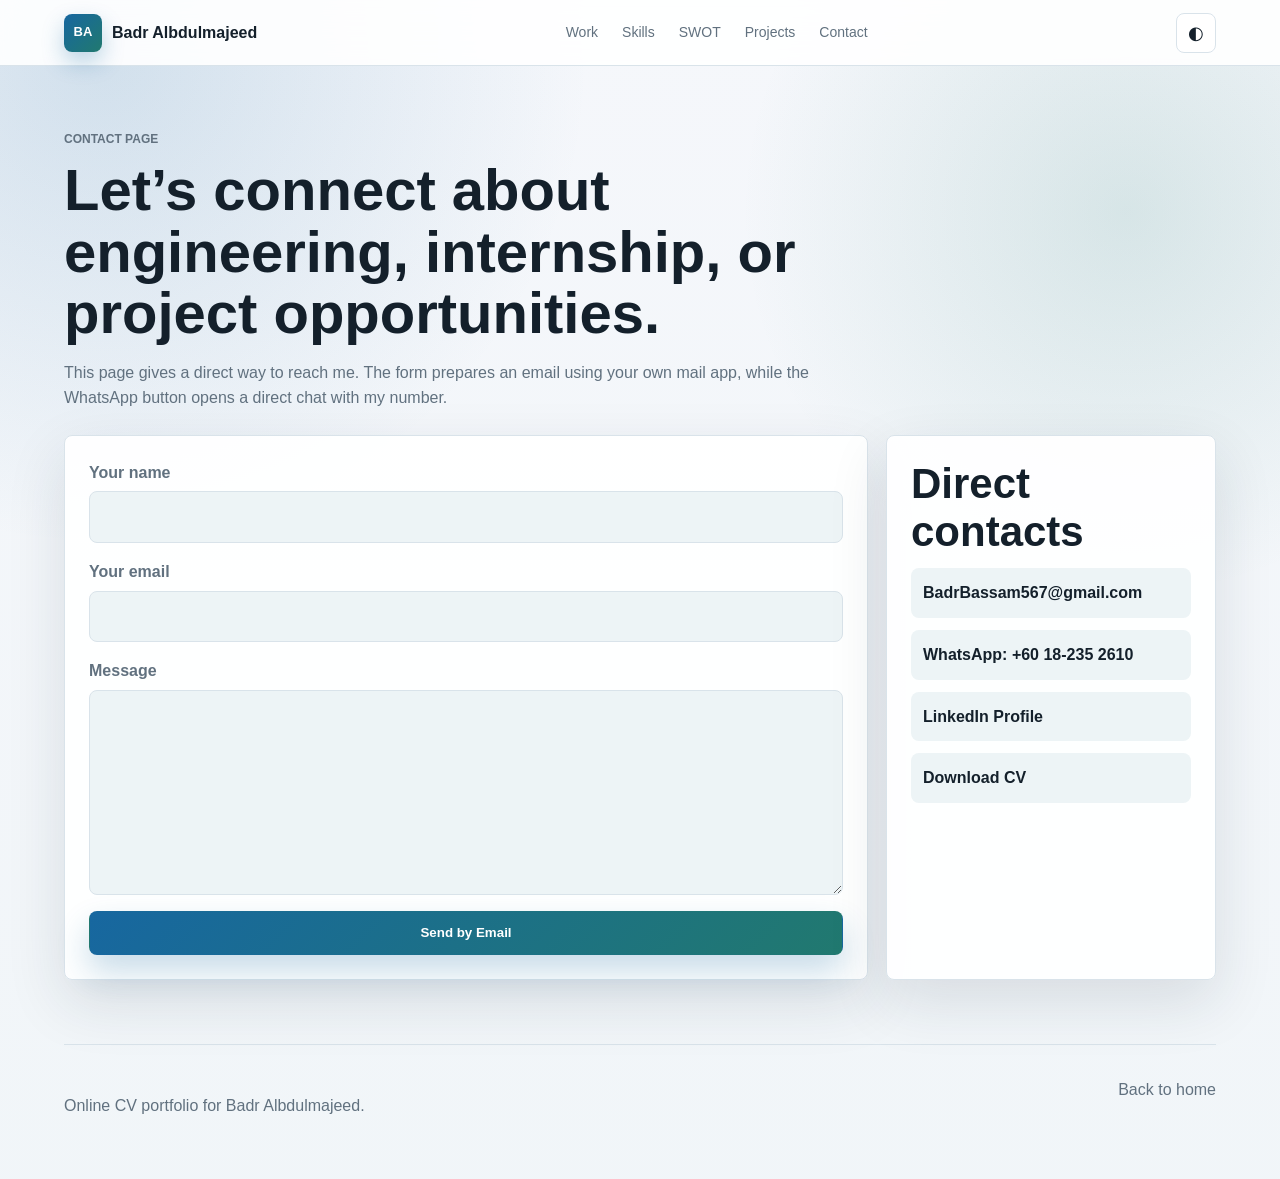
==== contact.html @ 15f9c61e "Add dedicated contact page" ====
<!doctype html>
<html lang="en">
  <head>
    <meta charset="utf-8" />
    <meta name="viewport" content="width=device-width, initial-scale=1" />
    <meta name="description" content="Contact Badr Albdulmajeed by email, WhatsApp, or LinkedIn." />
    <title>Contact Badr Albdulmajeed</title>
    <link rel="stylesheet" href="styles.css" />
  </head>
  <body>
    <header class="topbar" aria-label="Primary navigation">
      <a class="brand" href="index.html#home" aria-label="Badr Albdulmajeed home">
        <span class="brand-mark">BA</span>
        <span>Badr Albdulmajeed</span>
      </a>
      <nav class="nav-links" aria-label="Page sections">
        <a href="index.html#work">Work</a>
        <a href="index.html#skills">Skills</a>
        <a href="index.html#swot">SWOT</a>
        <a href="index.html#projects">Projects</a>
        <a href="contact.html">Contact</a>
      </nav>
      <button class="icon-button" id="themeToggle" type="button" aria-label="Toggle dark mode" title="Toggle dark mode">
        <span aria-hidden="true">◐</span>
      </button>
    </header>

    <main>
      <section class="contact-page">
        <div class="section-heading reveal">
          <p class="eyebrow">Contact Page</p>
          <h1>Let’s connect about engineering, internship, or project opportunities.</h1>
          <p>
            This page gives a direct way to reach me. The form prepares an email using your own mail app, while the
            WhatsApp button opens a direct chat with my number.
          </p>
        </div>
        <div class="contact-layout">
          <form class="contact-form reveal" id="contactForm">
            <label>
              Your name
              <input id="senderName" name="name" type="text" autocomplete="name" required />
            </label>
            <label>
              Your email
              <input id="senderEmail" name="email" type="email" autocomplete="email" required />
            </label>
            <label>
              Message
              <textarea id="senderMessage" name="message" rows="7" required></textarea>
            </label>
            <button class="button primary" type="submit">Send by Email</button>
          </form>
          <aside class="contact-card reveal">
            <h2>Direct contacts</h2>
            <a href="mailto:BadrBassam567@gmail.com">BadrBassam567@gmail.com</a>
            <a href="https://wa.me/60182352610" target="_blank" rel="noreferrer">WhatsApp: +60 18-235 2610</a>
            <a href="https://www.linkedin.com/in/badr-albdulmajeed-b45437155/" target="_blank" rel="noreferrer">
              LinkedIn Profile
            </a>
            <a href="assets/Badr_Online_CV.docx" download>Download CV</a>
          </aside>
        </div>
      </section>
    </main>

    <footer class="footer">
      <p>Online CV portfolio for Badr Albdulmajeed.</p>
      <a href="index.html#home">Back to home</a>
    </footer>

    <script src="script.js"></script>
  </body>
</html>
---- styles.css ----
:root {
  --bg: #f5f7fb;
  --surface: #ffffff;
  --surface-strong: #edf4f6;
  --text: #14202b;
  --muted: #61717f;
  --line: #d9e3ea;
  --blue: #1767a0;
  --teal: #21796f;
  --gold: #9b6d13;
  --red: #9b4545;
  --shadow: 0 22px 60px rgba(25, 43, 59, 0.12);
  --radius: 8px;
}

[data-theme="dark"] {
  --bg: #11171d;
  --surface: #1a232b;
  --surface-strong: #22313a;
  --text: #edf4f7;
  --muted: #b8c7d0;
  --line: #344551;
  --blue: #75bdec;
  --teal: #82d5ca;
  --gold: #e8bf62;
  --red: #df9696;
  --shadow: 0 22px 60px rgba(0, 0, 0, 0.28);
}

* {
  box-sizing: border-box;
}

html {
  scroll-behavior: smooth;
}

body {
  margin: 0;
  background:
    radial-gradient(circle at 8% 5%, color-mix(in srgb, var(--blue) 16%, transparent), transparent 30%),
    radial-gradient(circle at 88% 18%, color-mix(in srgb, var(--teal) 14%, transparent), transparent 26%),
    linear-gradient(180deg, var(--bg), color-mix(in srgb, var(--surface-strong) 50%, var(--bg)));
  color: var(--text);
  font-family: Arial, Helvetica, sans-serif;
  font-size: 16px;
  line-height: 1.6;
}

a {
  color: inherit;
  text-decoration: none;
}

img {
  max-width: 100%;
}

.topbar {
  position: sticky;
  top: 0;
  z-index: 20;
  display: grid;
  grid-template-columns: auto 1fr auto;
  gap: 24px;
  align-items: center;
  min-height: 66px;
  padding: 0 5vw;
  background: color-mix(in srgb, var(--surface) 90%, transparent);
  border-bottom: 1px solid var(--line);
  backdrop-filter: blur(16px);
}

.brand {
  display: inline-flex;
  align-items: center;
  gap: 10px;
  font-weight: 700;
}

.brand-mark {
  display: inline-grid;
  place-items: center;
  width: 38px;
  height: 38px;
  color: #ffffff;
  background: linear-gradient(135deg, var(--blue), var(--teal));
  border-radius: 8px;
  font-size: 13px;
  box-shadow: 0 10px 22px color-mix(in srgb, var(--blue) 28%, transparent);
}

.nav-links {
  display: flex;
  justify-content: center;
  gap: 24px;
  color: var(--muted);
  font-size: 14px;
}

.nav-links a,
.contact-card a,
.footer a {
  transition: color 180ms ease, transform 180ms ease;
}

.nav-links a:hover,
.contact-card a:hover,
.footer a:hover {
  color: var(--blue);
}

.icon-button {
  width: 40px;
  height: 40px;
  border: 1px solid var(--line);
  border-radius: 8px;
  color: var(--text);
  background: var(--surface);
  cursor: pointer;
  font-size: 18px;
  transition: transform 180ms ease, border-color 180ms ease;
}

.icon-button:hover {
  transform: translateY(-2px);
  border-color: var(--blue);
}

main {
  width: min(1160px, 90vw);
  margin: 0 auto;
}

.hero-section {
  display: grid;
  grid-template-columns: minmax(0, 1.1fr) 390px;
  gap: 40px;
  align-items: center;
  min-height: calc(100vh - 66px);
  padding: 48px 0 56px;
}

.hero-copy h1 {
  max-width: 820px;
  margin: 0;
  font-size: clamp(38px, 6vw, 68px);
  line-height: 1.02;
}

.hero-copy p {
  max-width: 760px;
  font-size: 18px;
}

.eyebrow {
  margin: 0 0 10px;
  color: var(--teal);
  font-size: 12px;
  font-weight: 800;
  letter-spacing: 0;
  text-transform: uppercase;
}

h1,
h2,
h3,
p,
a,
button,
input,
textarea {
  overflow-wrap: anywhere;
}

h2 {
  margin: 0;
  font-size: clamp(28px, 4vw, 42px);
  line-height: 1.15;
}

h3 {
  margin: 0 0 8px;
  font-size: 19px;
  line-height: 1.3;
}

.hero-actions,
.filter-row {
  display: flex;
  flex-wrap: wrap;
  gap: 12px;
  margin-top: 22px;
}

.button {
  display: inline-flex;
  align-items: center;
  justify-content: center;
  min-height: 44px;
  padding: 0 18px;
  border: 1px solid var(--line);
  border-radius: 8px;
  font-weight: 800;
  cursor: pointer;
  transition: transform 180ms ease, box-shadow 180ms ease, border-color 180ms ease;
}

.button:hover,
.filter-chip:hover {
  transform: translateY(-2px);
}

.button.primary {
  color: #ffffff;
  background: linear-gradient(135deg, var(--blue), var(--teal));
  border-color: transparent;
  box-shadow: 0 16px 32px color-mix(in srgb, var(--blue) 24%, transparent);
}

.button.secondary {
  color: #ffffff;
  background: var(--text);
  border-color: var(--text);
}

.button.ghost {
  color: var(--blue);
  background: var(--surface);
}

.hero-visual {
  position: relative;
  min-height: 560px;
  padding: 18px;
}

.orbit-ring {
  position: absolute;
  inset: 20px;
  border: 1px solid color-mix(in srgb, var(--blue) 30%, transparent);
  border-radius: 50%;
  animation: rotateRing 12s linear infinite;
}

.profile-photo {
  position: relative;
  z-index: 2;
  display: block;
  width: min(320px, 78vw);
  height: 420px;
  margin: 52px auto 0;
  object-fit: cover;
  object-position: center 18%;
  border: 1px solid var(--line);
  border-radius: 8px;
  box-shadow: var(--shadow);
}

.floating-card {
  position: absolute;
  z-index: 3;
  width: 210px;
  padding: 14px;
  background: color-mix(in srgb, var(--surface) 94%, transparent);
  border: 1px solid var(--line);
  border-radius: 8px;
  box-shadow: var(--shadow);
  animation: floatCard 4s ease-in-out infinite;
}

.floating-card span {
  display: block;
  color: var(--muted);
  font-size: 12px;
  font-weight: 800;
}

.floating-card strong {
  display: block;
  margin-top: 3px;
  line-height: 1.3;
}

.card-ai {
  top: 64px;
  left: 0;
}

.card-power {
  right: 0;
  bottom: 122px;
  animation-delay: 700ms;
}

.status-strip {
  position: absolute;
  right: 28px;
  bottom: 28px;
  left: 28px;
  z-index: 3;
  display: grid;
  grid-template-columns: repeat(3, minmax(0, 1fr));
  gap: 8px;
  padding: 10px;
  background: var(--surface);
  border: 1px solid var(--line);
  border-radius: 8px;
  box-shadow: var(--shadow);
}

.status-strip span {
  padding: 8px;
  color: var(--muted);
  background: var(--surface-strong);
  border-radius: 8px;
  text-align: center;
  font-size: 12px;
  font-weight: 800;
}

.metrics-band {
  display: grid;
  grid-template-columns: repeat(3, minmax(0, 1fr));
  gap: 14px;
  margin-bottom: 32px;
}

.metrics-band article,
.skill-card,
.timeline-card,
.project-card,
.swot-card,
.education-list article,
.contact-form,
.contact-card {
  background: color-mix(in srgb, var(--surface) 96%, transparent);
  border: 1px solid var(--line);
  border-radius: var(--radius);
  box-shadow: var(--shadow);
}

.metrics-band article {
  padding: 20px;
  transition: transform 220ms ease, border-color 220ms ease;
}

.metrics-band article:hover,
.skill-card:hover,
.project-card:hover,
.swot-card:hover {
  transform: translateY(-6px);
  border-color: color-mix(in srgb, var(--blue) 50%, var(--line));
}

.metrics-band span {
  color: var(--gold);
  font-weight: 800;
}

.metrics-band h2 {
  margin-top: 6px;
  font-size: 22px;
}

.metrics-band p,
.section-heading p,
.skill-card p,
.project-card p,
.timeline-card p,
.education-list p,
.education-list span,
.contact-section p,
.footer {
  color: var(--muted);
}

.section {
  padding: 54px 0;
  border-top: 1px solid var(--line);
}

.section-heading {
  max-width: 760px;
  margin-bottom: 24px;
}

.split-section {
  display: grid;
  grid-template-columns: 310px minmax(0, 1fr);
  gap: 30px;
  align-items: start;
}

.sticky-heading {
  position: sticky;
  top: 92px;
}

.work-panel {
  display: grid;
  gap: 16px;
}

.work-image-stack {
  display: grid;
  grid-template-columns: 1fr 1fr;
  gap: 12px;
}

.work-image-stack img,
.visual-card img {
  width: 100%;
  object-fit: cover;
  border-radius: 8px;
  border: 1px solid var(--line);
}

.work-image-stack img {
  aspect-ratio: 16 / 9;
}

.timeline-card {
  display: grid;
  grid-template-columns: 170px minmax(0, 1fr);
  gap: 22px;
  padding: 24px;
}

.timeline-date {
  color: var(--gold);
  font-weight: 800;
}

.timeline-card ul {
  margin: 14px 0 0;
  padding-left: 20px;
}

.skill-groups,
.project-grid,
.swot-grid,
.education-list {
  display: grid;
  grid-template-columns: repeat(2, minmax(0, 1fr));
  gap: 16px;
}

.skill-card,
.project-card,
.swot-card,
.education-list article {
  padding: 22px;
  transition: transform 220ms ease, border-color 220ms ease;
}

.skill-card:nth-child(2n + 1) {
  border-top: 3px solid var(--blue);
}

.skill-card:nth-child(2n) {
  border-top: 3px solid var(--teal);
}

.swot-section {
  position: relative;
}

.swot-card {
  position: relative;
  min-height: 235px;
  overflow: hidden;
}

.swot-card span {
  position: absolute;
  right: 14px;
  bottom: -26px;
  color: color-mix(in srgb, var(--blue) 14%, transparent);
  font-size: 118px;
  font-weight: 800;
  line-height: 1;
}

.swot-card h3,
.swot-card p {
  position: relative;
  z-index: 1;
}

.strength {
  border-top: 3px solid var(--teal);
}

.weakness {
  border-top: 3px solid var(--red);
}

.opportunity {
  border-top: 3px solid var(--gold);
}

.threat {
  border-top: 3px solid var(--blue);
}

.filter-chip {
  min-height: 38px;
  padding: 0 14px;
  border: 1px solid var(--line);
  border-radius: 8px;
  color: var(--text);
  background: var(--surface);
  cursor: pointer;
  font-weight: 800;
  transition: transform 180ms ease, background 180ms ease, border-color 180ms ease;
}

.filter-chip.active {
  color: #ffffff;
  background: var(--teal);
  border-color: var(--teal);
}

.project-card {
  display: flex;
  flex-direction: column;
  gap: 12px;
}

.visual-card {
  padding: 12px;
}

.visual-card img {
  aspect-ratio: 16 / 10;
}

.project-card[hidden] {
  display: none;
}

.tag {
  display: inline-flex;
  align-self: flex-start;
  padding: 4px 8px;
  color: var(--red);
  background: color-mix(in srgb, var(--red) 12%, transparent);
  border-radius: 8px;
  font-size: 12px;
  font-weight: 800;
}

.contact-layout {
  display: grid;
  grid-template-columns: minmax(0, 1.2fr) 330px;
  gap: 18px;
}

.contact-page {
  min-height: calc(100vh - 66px);
  padding: 64px 0;
}

.contact-page h1 {
  margin: 0;
  font-size: clamp(36px, 5vw, 58px);
  line-height: 1.06;
}

.contact-form,
.contact-card {
  padding: 24px;
}

.contact-form {
  display: grid;
  gap: 16px;
}

.contact-form label {
  display: grid;
  gap: 6px;
  color: var(--muted);
  font-weight: 800;
}

.contact-form input,
.contact-form textarea {
  width: 100%;
  border: 1px solid var(--line);
  border-radius: 8px;
  padding: 12px 13px;
  color: var(--text);
  background: var(--surface-strong);
  font: inherit;
  outline: none;
  transition: border-color 180ms ease, box-shadow 180ms ease;
}

.contact-form input:focus,
.contact-form textarea:focus {
  border-color: var(--blue);
  box-shadow: 0 0 0 4px color-mix(in srgb, var(--blue) 14%, transparent);
}

.contact-card {
  display: grid;
  align-content: start;
  gap: 12px;
}

.contact-card a {
  padding: 12px;
  background: var(--surface-strong);
  border-radius: 8px;
  font-weight: 800;
}

.footer {
  display: flex;
  justify-content: space-between;
  gap: 20px;
  width: min(1160px, 90vw);
  margin: 0 auto;
  padding: 32px 0 44px;
  border-top: 1px solid var(--line);
}

.reveal {
  opacity: 0;
  transform: translateY(28px);
  transition: opacity 700ms ease, transform 700ms ease;
}

.reveal.visible {
  opacity: 1;
  transform: translateY(0);
}

@keyframes floatCard {
  0%,
  100% {
    transform: translateY(0);
  }
  50% {
    transform: translateY(-12px);
  }
}

@keyframes rotateRing {
  from {
    transform: rotate(0deg);
  }
  to {
    transform: rotate(360deg);
  }
}

@media (prefers-reduced-motion: reduce) {
  *,
  *::before,
  *::after {
    scroll-behavior: auto !important;
    animation-duration: 1ms !important;
    transition-duration: 1ms !important;
  }

  .reveal {
    opacity: 1;
    transform: none;
  }
}

@media (max-width: 920px) {
  .topbar {
    grid-template-columns: 1fr auto;
  }

  .nav-links {
    display: none;
  }

  .hero-section,
  .split-section,
  .timeline-card,
  .contact-layout {
    grid-template-columns: 1fr;
  }

  .hero-section {
    min-height: auto;
  }

  .hero-visual {
    min-height: 520px;
  }

  .sticky-heading {
    position: static;
  }

  .metrics-band,
  .skill-groups,
  .project-grid,
  .swot-grid,
  .education-list {
    grid-template-columns: 1fr;
  }
}

@media (max-width: 560px) {
  main,
  .footer {
    width: min(100% - 28px, 1160px);
  }

  .hero-copy h1 {
    font-size: 36px;
  }

  .hero-visual {
    min-height: 470px;
    padding: 0;
  }

  .profile-photo {
    width: min(280px, 82vw);
    height: 360px;
  }

  .floating-card {
    width: 178px;
  }

  .card-ai {
    top: 30px;
    left: 0;
  }

  .card-power {
    right: 0;
    bottom: 102px;
  }

  .status-strip {
    grid-template-columns: 1fr;
  }

  .work-image-stack {
    grid-template-columns: 1fr;
  }

  .footer {
    flex-direction: column;
  }
}
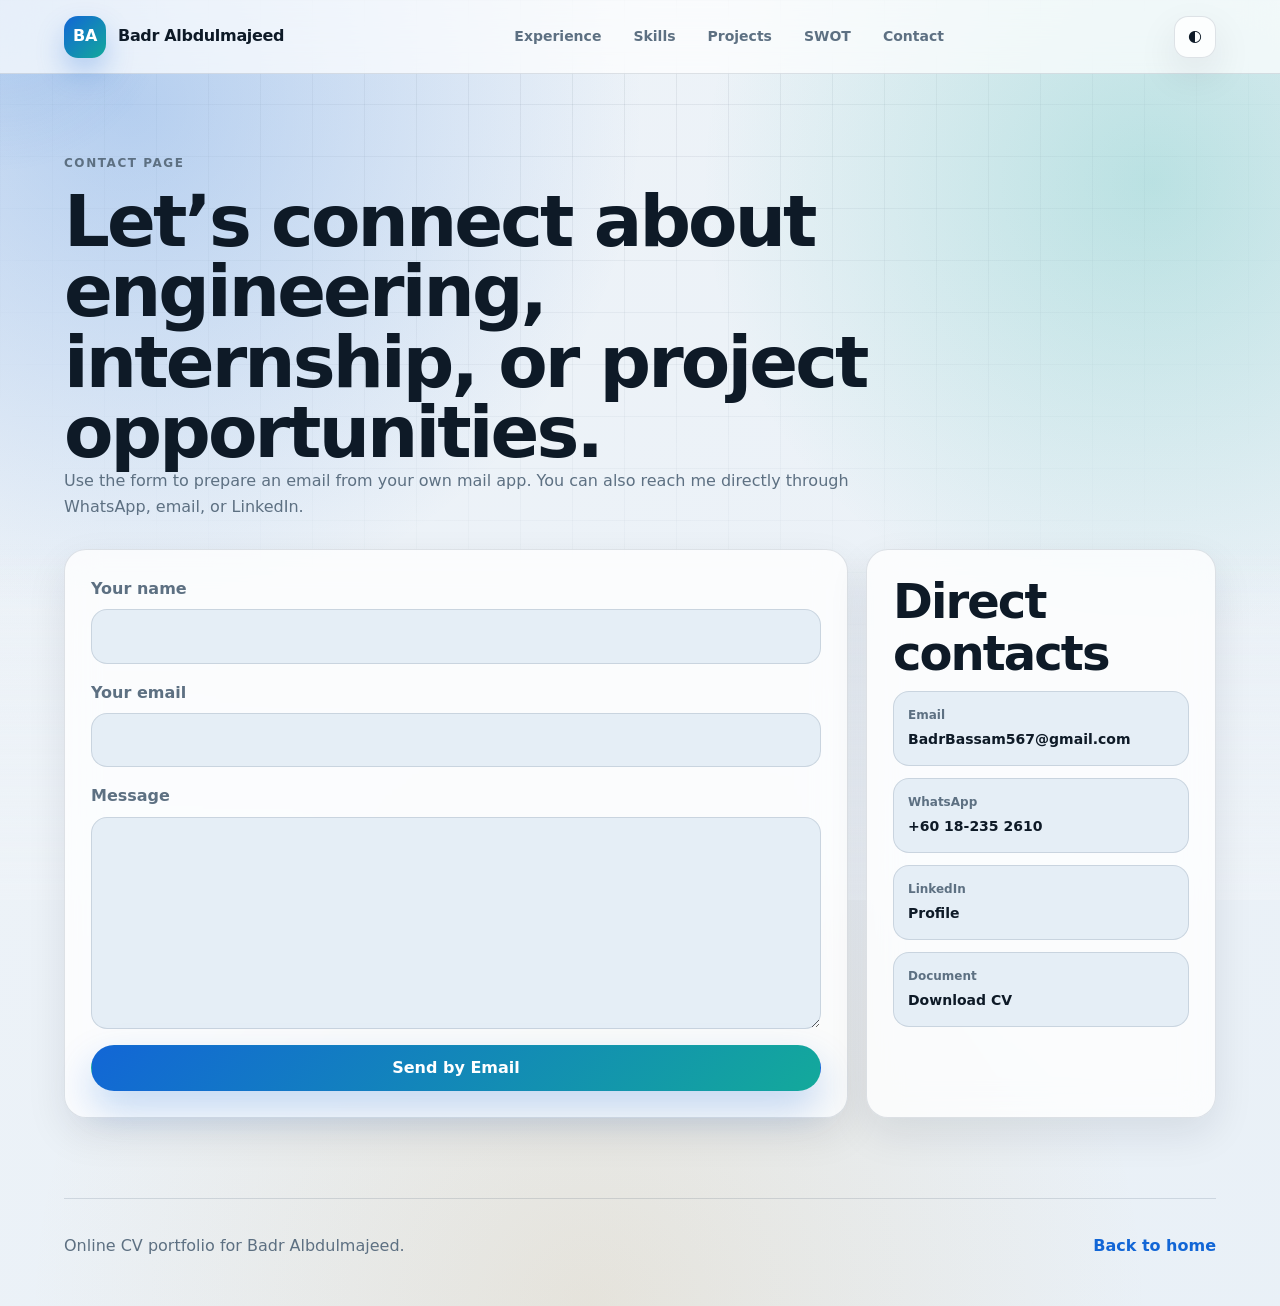
==== commit 29756b84: "Apply pro animated portfolio update" ====
--- a/contact.html
+++ b/contact.html
@@ -8,34 +8,43 @@
     <link rel="stylesheet" href="styles.css" />
   </head>
   <body>
+    <div class="scroll-progress" id="scrollProgress" aria-hidden="true"></div>
+    <div class="cursor-glow" id="cursorGlow" aria-hidden="true"></div>
+
     <header class="topbar" aria-label="Primary navigation">
       <a class="brand" href="index.html#home" aria-label="Badr Albdulmajeed home">
         <span class="brand-mark">BA</span>
-        <span>Badr Albdulmajeed</span>
+        <span class="brand-text">Badr Albdulmajeed</span>
       </a>
-      <nav class="nav-links" aria-label="Page sections">
-        <a href="index.html#work">Work</a>
+      <nav class="nav-links" id="siteNav" aria-label="Page sections">
+        <a href="index.html#work">Experience</a>
         <a href="index.html#skills">Skills</a>
+        <a href="index.html#projects">Projects</a>
         <a href="index.html#swot">SWOT</a>
-        <a href="index.html#projects">Projects</a>
         <a href="contact.html">Contact</a>
       </nav>
-      <button class="icon-button" id="themeToggle" type="button" aria-label="Toggle dark mode" title="Toggle dark mode">
-        <span aria-hidden="true">◐</span>
-      </button>
+      <div class="top-actions">
+        <button class="icon-button" id="themeToggle" type="button" aria-label="Toggle theme" title="Toggle theme">
+          <span aria-hidden="true">◐</span>
+        </button>
+        <button class="menu-button" id="menuToggle" type="button" aria-controls="siteNav" aria-expanded="false">
+          <span></span><span></span><span></span>
+        </button>
+      </div>
     </header>
 
     <main>
-      <section class="contact-page">
-        <div class="section-heading reveal">
+      <section class="contact-hero section-shell">
+        <div class="contact-intro reveal">
           <p class="eyebrow">Contact Page</p>
           <h1>Let’s connect about engineering, internship, or project opportunities.</h1>
           <p>
-            This page gives a direct way to reach me. The form prepares an email using your own mail app, while the
-            WhatsApp button opens a direct chat with my number.
+            Use the form to prepare an email from your own mail app. You can also reach me directly through WhatsApp,
+            email, or LinkedIn.
           </p>
         </div>
-        <div class="contact-layout">
+
+        <div class="contact-layout contact-page-layout">
           <form class="contact-form reveal" id="contactForm">
             <label>
               Your name
@@ -51,14 +60,25 @@
             </label>
             <button class="button primary" type="submit">Send by Email</button>
           </form>
-          <aside class="contact-card reveal">
+
+          <aside class="contact-card reveal tilt-card">
             <h2>Direct contacts</h2>
-            <a href="mailto:BadrBassam567@gmail.com">BadrBassam567@gmail.com</a>
-            <a href="https://wa.me/60182352610" target="_blank" rel="noreferrer">WhatsApp: +60 18-235 2610</a>
+            <button class="copy-card" id="copyEmail" type="button" data-copy="BadrBassam567@gmail.com">
+              <span>Email</span>
+              <strong>BadrBassam567@gmail.com</strong>
+            </button>
+            <a href="https://wa.me/60182352610" target="_blank" rel="noreferrer">
+              <span>WhatsApp</span>
+              <strong>+60 18-235 2610</strong>
+            </a>
             <a href="https://www.linkedin.com/in/badr-albdulmajeed-b45437155/" target="_blank" rel="noreferrer">
-              LinkedIn Profile
+              <span>LinkedIn</span>
+              <strong>Profile</strong>
             </a>
-            <a href="assets/Badr_Online_CV.docx" download>Download CV</a>
+            <a href="assets/Badr_Online_CV.docx" download>
+              <span>Document</span>
+              <strong>Download CV</strong>
+            </a>
           </aside>
         </div>
       </section>
--- a/styles.css
+++ b/styles.css
@@ -1,30 +1,38 @@
 :root {
-  --bg: #f5f7fb;
-  --surface: #ffffff;
-  --surface-strong: #edf4f6;
-  --text: #14202b;
-  --muted: #61717f;
-  --line: #d9e3ea;
-  --blue: #1767a0;
-  --teal: #21796f;
-  --gold: #9b6d13;
-  --red: #9b4545;
-  --shadow: 0 22px 60px rgba(25, 43, 59, 0.12);
-  --radius: 8px;
+  --bg: #eef3f8;
+  --surface: rgba(255, 255, 255, 0.78);
+  --surface-solid: #ffffff;
+  --surface-strong: #e5eef6;
+  --text: #0e1a27;
+  --muted: #5d7082;
+  --line: rgba(19, 44, 69, 0.13);
+  --blue: #1266d6;
+  --teal: #13a99b;
+  --navy: #0f2742;
+  --gold: #c48622;
+  --red: #c95757;
+  --shadow: 0 24px 70px rgba(14, 26, 39, 0.14);
+  --shadow-soft: 0 16px 40px rgba(14, 26, 39, 0.09);
+  --radius: 22px;
+  --radius-sm: 14px;
+  --max-width: 1180px;
 }
 
 [data-theme="dark"] {
-  --bg: #11171d;
-  --surface: #1a232b;
-  --surface-strong: #22313a;
-  --text: #edf4f7;
-  --muted: #b8c7d0;
-  --line: #344551;
-  --blue: #75bdec;
-  --teal: #82d5ca;
-  --gold: #e8bf62;
-  --red: #df9696;
-  --shadow: 0 22px 60px rgba(0, 0, 0, 0.28);
+  --bg: #08111b;
+  --surface: rgba(16, 28, 42, 0.78);
+  --surface-solid: #101c2a;
+  --surface-strong: #172738;
+  --text: #edf7ff;
+  --muted: #9cb2c4;
+  --line: rgba(216, 235, 247, 0.14);
+  --blue: #73b7ff;
+  --teal: #67e3d6;
+  --navy: #dcedff;
+  --gold: #f0bd62;
+  --red: #ff9797;
+  --shadow: 0 24px 70px rgba(0, 0, 0, 0.42);
+  --shadow-soft: 0 16px 40px rgba(0, 0, 0, 0.3);
 }
 
 * {
@@ -37,14 +45,39 @@
 
 body {
   margin: 0;
+  min-height: 100vh;
+  color: var(--text);
+  font-family: Inter, ui-sans-serif, system-ui, -apple-system, BlinkMacSystemFont, "Segoe UI", Arial, sans-serif;
+  font-size: 16px;
+  line-height: 1.65;
   background:
-    radial-gradient(circle at 8% 5%, color-mix(in srgb, var(--blue) 16%, transparent), transparent 30%),
-    radial-gradient(circle at 88% 18%, color-mix(in srgb, var(--teal) 14%, transparent), transparent 26%),
-    linear-gradient(180deg, var(--bg), color-mix(in srgb, var(--surface-strong) 50%, var(--bg)));
-  color: var(--text);
-  font-family: Arial, Helvetica, sans-serif;
-  font-size: 16px;
-  line-height: 1.6;
+    radial-gradient(circle at 10% 8%, color-mix(in srgb, var(--blue) 26%, transparent), transparent 31%),
+    radial-gradient(circle at 90% 14%, color-mix(in srgb, var(--teal) 23%, transparent), transparent 28%),
+    radial-gradient(circle at 46% 100%, color-mix(in srgb, var(--gold) 13%, transparent), transparent 38%),
+    linear-gradient(145deg, var(--bg), color-mix(in srgb, var(--surface-strong) 55%, var(--bg)));
+  overflow-x: hidden;
+}
+
+body::before {
+  content: "";
+  position: fixed;
+  inset: 0;
+  z-index: -2;
+  background-image:
+    linear-gradient(color-mix(in srgb, var(--line) 60%, transparent) 1px, transparent 1px),
+    linear-gradient(90deg, color-mix(in srgb, var(--line) 60%, transparent) 1px, transparent 1px);
+  background-size: 52px 52px;
+  mask-image: radial-gradient(circle at 50% 0%, black, transparent 70%);
+}
+
+body::after {
+  content: "";
+  position: fixed;
+  inset: auto 0 0 0;
+  z-index: -1;
+  height: 40vh;
+  background: linear-gradient(180deg, transparent, color-mix(in srgb, var(--bg) 84%, transparent));
+  pointer-events: none;
 }
 
 a {
@@ -53,136 +86,259 @@
 }
 
 img {
+  display: block;
   max-width: 100%;
+}
+
+button,
+input,
+textarea {
+  font: inherit;
+}
+
+h1,
+h2,
+h3,
+p {
+  overflow-wrap: anywhere;
+}
+
+h1,
+h2,
+h3 {
+  margin: 0;
+  letter-spacing: -0.04em;
+}
+
+h1 {
+  max-width: 920px;
+  font-size: clamp(42px, 7vw, 82px);
+  line-height: 0.98;
+}
+
+h2 {
+  font-size: clamp(28px, 4vw, 48px);
+  line-height: 1.08;
+}
+
+h3 {
+  margin-bottom: 8px;
+  font-size: 20px;
+  line-height: 1.2;
+}
+
+p {
+  margin: 0;
+}
+
+ul {
+  margin: 18px 0 0;
+  padding-left: 20px;
+}
+
+.scroll-progress {
+  position: fixed;
+  top: 0;
+  left: 0;
+  z-index: 80;
+  width: 0%;
+  height: 3px;
+  background: linear-gradient(90deg, var(--blue), var(--teal), var(--gold));
+}
+
+.cursor-glow {
+  position: fixed;
+  z-index: -1;
+  width: 380px;
+  height: 380px;
+  border-radius: 999px;
+  background: radial-gradient(circle, color-mix(in srgb, var(--blue) 18%, transparent), transparent 64%);
+  pointer-events: none;
+  transform: translate(-50%, -50%);
+  opacity: 0.8;
+}
+
+.page-loader {
+  position: fixed;
+  inset: 0;
+  z-index: 90;
+  display: grid;
+  place-items: center;
+  background: var(--bg);
+  animation: loaderExit 900ms ease 900ms forwards;
+  pointer-events: none;
+}
+
+.page-loader span {
+  position: absolute;
+  width: 16px;
+  height: 16px;
+  background: var(--blue);
+  border-radius: 50%;
+  animation: loaderBounce 650ms ease-in-out infinite alternate;
+}
+
+.page-loader span:nth-child(2) {
+  margin-left: 44px;
+  background: var(--teal);
+  animation-delay: 120ms;
+}
+
+.page-loader span:nth-child(3) {
+  margin-left: -44px;
+  background: var(--gold);
+  animation-delay: 240ms;
 }
 
 .topbar {
   position: sticky;
   top: 0;
-  z-index: 20;
+  z-index: 50;
   display: grid;
   grid-template-columns: auto 1fr auto;
+  align-items: center;
   gap: 24px;
-  align-items: center;
-  min-height: 66px;
-  padding: 0 5vw;
+  min-height: 74px;
+  padding: 0 max(5vw, calc((100vw - var(--max-width)) / 2));
+  border-bottom: 1px solid var(--line);
   background: color-mix(in srgb, var(--surface) 90%, transparent);
-  border-bottom: 1px solid var(--line);
-  backdrop-filter: blur(16px);
+  backdrop-filter: blur(18px);
 }
 
 .brand {
   display: inline-flex;
   align-items: center;
-  gap: 10px;
-  font-weight: 700;
+  gap: 12px;
+  font-weight: 850;
+  letter-spacing: -0.02em;
 }
 
 .brand-mark {
   display: inline-grid;
   place-items: center;
-  width: 38px;
-  height: 38px;
+  width: 42px;
+  height: 42px;
   color: #ffffff;
   background: linear-gradient(135deg, var(--blue), var(--teal));
-  border-radius: 8px;
-  font-size: 13px;
-  box-shadow: 0 10px 22px color-mix(in srgb, var(--blue) 28%, transparent);
+  border-radius: 14px;
+  box-shadow: 0 14px 28px color-mix(in srgb, var(--blue) 26%, transparent);
 }
 
 .nav-links {
   display: flex;
   justify-content: center;
-  gap: 24px;
+  gap: 6px;
+}
+
+.nav-links a {
+  position: relative;
+  padding: 10px 13px;
   color: var(--muted);
+  border-radius: 999px;
   font-size: 14px;
-}
-
-.nav-links a,
-.contact-card a,
-.footer a {
-  transition: color 180ms ease, transform 180ms ease;
+  font-weight: 750;
+  transition: color 180ms ease, background 180ms ease, transform 180ms ease;
 }
 
 .nav-links a:hover,
-.contact-card a:hover,
-.footer a:hover {
-  color: var(--blue);
-}
-
-.icon-button {
-  width: 40px;
-  height: 40px;
+.nav-links a.active {
+  color: var(--text);
+  background: color-mix(in srgb, var(--blue) 10%, transparent);
+  transform: translateY(-1px);
+}
+
+.top-actions {
+  display: inline-flex;
+  align-items: center;
+  gap: 10px;
+}
+
+.icon-button,
+.menu-button {
+  width: 42px;
+  height: 42px;
   border: 1px solid var(--line);
-  border-radius: 8px;
+  border-radius: 14px;
   color: var(--text);
   background: var(--surface);
+  box-shadow: var(--shadow-soft);
   cursor: pointer;
+  transition: transform 180ms ease, border-color 180ms ease, background 180ms ease;
+}
+
+.icon-button:hover,
+.menu-button:hover {
+  transform: translateY(-2px);
+  border-color: color-mix(in srgb, var(--blue) 55%, var(--line));
+}
+
+.menu-button {
+  display: none;
+  place-items: center;
+  padding: 10px;
+}
+
+.menu-button span {
+  display: block;
+  width: 18px;
+  height: 2px;
+  margin: 3px 0;
+  background: var(--text);
+  border-radius: 99px;
+  transition: transform 180ms ease, opacity 180ms ease;
+}
+
+.menu-button.open span:nth-child(1) {
+  transform: translateY(5px) rotate(45deg);
+}
+
+.menu-button.open span:nth-child(2) {
+  opacity: 0;
+}
+
+.menu-button.open span:nth-child(3) {
+  transform: translateY(-5px) rotate(-45deg);
+}
+
+main,
+.footer {
+  width: min(var(--max-width), 90vw);
+  margin: 0 auto;
+}
+
+.section-shell,
+.section {
+  position: relative;
+}
+
+.hero-section {
+  display: grid;
+  grid-template-columns: minmax(0, 1.1fr) 430px;
+  gap: 42px;
+  align-items: center;
+  min-height: calc(100vh - 74px);
+  padding: 72px 0 62px;
+}
+
+.hero-copy {
+  position: relative;
+  z-index: 2;
+}
+
+.hero-lead {
+  max-width: 780px;
+  margin-top: 22px;
+  color: var(--muted);
   font-size: 18px;
-  transition: transform 180ms ease, border-color 180ms ease;
-}
-
-.icon-button:hover {
-  transform: translateY(-2px);
-  border-color: var(--blue);
-}
-
-main {
-  width: min(1160px, 90vw);
-  margin: 0 auto;
-}
-
-.hero-section {
-  display: grid;
-  grid-template-columns: minmax(0, 1.1fr) 390px;
-  gap: 40px;
-  align-items: center;
-  min-height: calc(100vh - 66px);
-  padding: 48px 0 56px;
-}
-
-.hero-copy h1 {
-  max-width: 820px;
-  margin: 0;
-  font-size: clamp(38px, 6vw, 68px);
-  line-height: 1.02;
-}
-
-.hero-copy p {
-  max-width: 760px;
-  font-size: 18px;
 }
 
 .eyebrow {
-  margin: 0 0 10px;
+  margin: 0 0 12px;
   color: var(--teal);
   font-size: 12px;
-  font-weight: 800;
-  letter-spacing: 0;
+  font-weight: 900;
+  letter-spacing: 0.13em;
   text-transform: uppercase;
-}
-
-h1,
-h2,
-h3,
-p,
-a,
-button,
-input,
-textarea {
-  overflow-wrap: anywhere;
-}
-
-h2 {
-  margin: 0;
-  font-size: clamp(28px, 4vw, 42px);
-  line-height: 1.15;
-}
-
-h3 {
-  margin: 0 0 8px;
-  font-size: 19px;
-  line-height: 1.3;
 }
 
 .hero-actions,
@@ -190,38 +346,54 @@
   display: flex;
   flex-wrap: wrap;
   gap: 12px;
-  margin-top: 22px;
-}
-
-.button {
+  margin-top: 28px;
+}
+
+.button,
+.filter-chip {
+  position: relative;
   display: inline-flex;
   align-items: center;
   justify-content: center;
-  min-height: 44px;
+  min-height: 46px;
   padding: 0 18px;
   border: 1px solid var(--line);
-  border-radius: 8px;
-  font-weight: 800;
+  border-radius: 999px;
+  font-weight: 850;
   cursor: pointer;
-  transition: transform 180ms ease, box-shadow 180ms ease, border-color 180ms ease;
+  overflow: hidden;
+  transition: transform 180ms ease, box-shadow 180ms ease, border-color 180ms ease, background 180ms ease;
+}
+
+.button::after {
+  content: "";
+  position: absolute;
+  inset: 0;
+  background: linear-gradient(110deg, transparent, rgba(255,255,255,0.28), transparent);
+  transform: translateX(-120%);
+  transition: transform 600ms ease;
+}
+
+.button:hover::after {
+  transform: translateX(120%);
 }
 
 .button:hover,
 .filter-chip:hover {
-  transform: translateY(-2px);
+  transform: translateY(-3px);
 }
 
 .button.primary {
   color: #ffffff;
   background: linear-gradient(135deg, var(--blue), var(--teal));
   border-color: transparent;
-  box-shadow: 0 16px 32px color-mix(in srgb, var(--blue) 24%, transparent);
+  box-shadow: 0 18px 38px color-mix(in srgb, var(--blue) 25%, transparent);
 }
 
 .button.secondary {
   color: #ffffff;
-  background: var(--text);
-  border-color: var(--text);
+  background: var(--navy);
+  border-color: var(--navy);
 }
 
 .button.ghost {
@@ -229,101 +401,221 @@
   background: var(--surface);
 }
 
+.hero-stats {
+  display: grid;
+  grid-template-columns: repeat(3, minmax(0, 1fr));
+  gap: 12px;
+  max-width: 560px;
+  margin-top: 32px;
+}
+
+.hero-stats article {
+  padding: 16px;
+  border: 1px solid var(--line);
+  border-radius: var(--radius-sm);
+  background: var(--surface);
+  box-shadow: var(--shadow-soft);
+}
+
+.hero-stats strong {
+  display: block;
+  font-size: 30px;
+  line-height: 1;
+}
+
+.hero-stats span,
+.floating-badge span,
+.project-meta span,
+.contact-card span {
+  color: var(--muted);
+  font-size: 12px;
+  font-weight: 850;
+}
+
 .hero-visual {
   position: relative;
-  min-height: 560px;
+  min-height: 610px;
+}
+
+.circuit-board {
+  position: absolute;
+  inset: 18px;
+  border: 1px solid color-mix(in srgb, var(--blue) 24%, var(--line));
+  border-radius: 50%;
+  background:
+    radial-gradient(circle at 50% 50%, color-mix(in srgb, var(--blue) 12%, transparent), transparent 42%),
+    conic-gradient(from 60deg, transparent, color-mix(in srgb, var(--teal) 20%, transparent), transparent, color-mix(in srgb, var(--blue) 18%, transparent), transparent);
+  animation: slowRotate 18s linear infinite;
+}
+
+.circuit-board::before,
+.circuit-board::after {
+  content: "";
+  position: absolute;
+  inset: 54px;
+  border: 1px dashed color-mix(in srgb, var(--teal) 40%, transparent);
+  border-radius: inherit;
+}
+
+.circuit-board::after {
+  inset: 112px;
+  border-style: solid;
+  opacity: 0.45;
+}
+
+.node,
+.pulse-line {
+  position: absolute;
+  display: block;
+}
+
+.node {
+  width: 13px;
+  height: 13px;
+  border-radius: 50%;
+  background: var(--teal);
+  box-shadow: 0 0 0 9px color-mix(in srgb, var(--teal) 12%, transparent), 0 0 28px var(--teal);
+  animation: nodePulse 2.2s ease-in-out infinite;
+}
+
+.node-a { top: 86px; left: 112px; }
+.node-b { top: 210px; right: 54px; animation-delay: 260ms; }
+.node-c { bottom: 120px; left: 60px; animation-delay: 520ms; }
+.node-d { right: 112px; bottom: 62px; animation-delay: 780ms; }
+
+.pulse-line {
+  height: 2px;
+  width: 130px;
+  background: linear-gradient(90deg, transparent, var(--blue), transparent);
+  transform-origin: left center;
+  animation: linePulse 2.6s ease-in-out infinite;
+}
+
+.line-a { top: 154px; left: 112px; transform: rotate(27deg); }
+.line-b { right: 66px; bottom: 188px; transform: rotate(-42deg); animation-delay: 420ms; }
+.line-c { bottom: 132px; left: 104px; transform: rotate(18deg); animation-delay: 840ms; }
+
+.profile-card {
+  position: absolute;
+  top: 100px;
+  left: 50%;
+  z-index: 2;
+  width: min(340px, 86vw);
   padding: 18px;
-}
-
-.orbit-ring {
-  position: absolute;
-  inset: 20px;
-  border: 1px solid color-mix(in srgb, var(--blue) 30%, transparent);
-  border-radius: 50%;
-  animation: rotateRing 12s linear infinite;
-}
-
-.profile-photo {
+  border: 1px solid var(--line);
+  border-radius: 28px;
+  background: color-mix(in srgb, var(--surface) 94%, transparent);
+  box-shadow: var(--shadow);
+  transform: translateX(-50%);
+  backdrop-filter: blur(16px);
+}
+
+.profile-frame {
   position: relative;
-  z-index: 2;
-  display: block;
-  width: min(320px, 78vw);
-  height: 420px;
-  margin: 52px auto 0;
+  display: grid;
+  place-items: center;
+  min-height: 300px;
+  margin-bottom: 18px;
+  border: 1px solid var(--line);
+  border-radius: 22px;
+  background:
+    linear-gradient(135deg, color-mix(in srgb, var(--blue) 18%, transparent), color-mix(in srgb, var(--teal) 16%, transparent)),
+    var(--surface-strong);
+  overflow: hidden;
+}
+
+.profile-frame img {
+  width: 100%;
+  height: 330px;
   object-fit: cover;
   object-position: center 18%;
+}
+
+.photo-fallback {
+  display: none;
+  place-items: center;
+  width: 160px;
+  height: 160px;
+  color: #ffffff;
+  background: linear-gradient(135deg, var(--blue), var(--teal));
+  border-radius: 44px;
+  font-size: 52px;
+  font-weight: 900;
+  box-shadow: 0 22px 50px color-mix(in srgb, var(--blue) 26%, transparent);
+}
+
+.profile-card p:not(.eyebrow) {
+  color: var(--muted);
+}
+
+.floating-badge {
+  position: absolute;
+  z-index: 4;
+  width: 230px;
+  padding: 15px 16px;
   border: 1px solid var(--line);
-  border-radius: 8px;
+  border-radius: 18px;
+  background: color-mix(in srgb, var(--surface-solid) 88%, transparent);
   box-shadow: var(--shadow);
-}
-
-.floating-card {
-  position: absolute;
-  z-index: 3;
-  width: 210px;
-  padding: 14px;
-  background: color-mix(in srgb, var(--surface) 94%, transparent);
+  backdrop-filter: blur(14px);
+  animation: floatCard 4.2s ease-in-out infinite;
+}
+
+.floating-badge strong {
+  display: block;
+  margin-top: 4px;
+  line-height: 1.25;
+}
+
+.badge-ai {
+  top: 50px;
+  left: 0;
+}
+
+.badge-power {
+  right: 0;
+  bottom: 150px;
+  animation-delay: 600ms;
+}
+
+.badge-embedded {
+  left: 24px;
+  bottom: 38px;
+  animation-delay: 1200ms;
+}
+
+.ticker-section {
+  width: 100vw;
+  margin-left: calc(50% - 50vw);
+  padding: 14px 0;
+  border-block: 1px solid var(--line);
+  background: color-mix(in srgb, var(--surface) 82%, transparent);
+  overflow: hidden;
+}
+
+.ticker-track {
+  display: flex;
+  width: max-content;
+  gap: 12px;
+  animation: tickerMove 34s linear infinite;
+}
+
+.ticker-track span {
+  padding: 8px 14px;
+  color: var(--muted);
   border: 1px solid var(--line);
-  border-radius: 8px;
-  box-shadow: var(--shadow);
-  animation: floatCard 4s ease-in-out infinite;
-}
-
-.floating-card span {
-  display: block;
-  color: var(--muted);
-  font-size: 12px;
-  font-weight: 800;
-}
-
-.floating-card strong {
-  display: block;
-  margin-top: 3px;
-  line-height: 1.3;
-}
-
-.card-ai {
-  top: 64px;
-  left: 0;
-}
-
-.card-power {
-  right: 0;
-  bottom: 122px;
-  animation-delay: 700ms;
-}
-
-.status-strip {
-  position: absolute;
-  right: 28px;
-  bottom: 28px;
-  left: 28px;
-  z-index: 3;
+  border-radius: 999px;
+  background: var(--surface);
+  font-size: 13px;
+  font-weight: 850;
+  white-space: nowrap;
+}
+
+.metrics-band {
   display: grid;
   grid-template-columns: repeat(3, minmax(0, 1fr));
-  gap: 8px;
-  padding: 10px;
-  background: var(--surface);
-  border: 1px solid var(--line);
-  border-radius: 8px;
-  box-shadow: var(--shadow);
-}
-
-.status-strip span {
-  padding: 8px;
-  color: var(--muted);
-  background: var(--surface-strong);
-  border-radius: 8px;
-  text-align: center;
-  font-size: 12px;
-  font-weight: 800;
-}
-
-.metrics-band {
-  display: grid;
-  grid-template-columns: repeat(3, minmax(0, 1fr));
-  gap: 14px;
-  margin-bottom: 32px;
+  gap: 16px;
+  padding: 46px 0 34px;
 }
 
 .metrics-band article,
@@ -333,34 +625,41 @@
 .swot-card,
 .education-list article,
 .contact-form,
-.contact-card {
-  background: color-mix(in srgb, var(--surface) 96%, transparent);
+.contact-card,
+.process-card {
   border: 1px solid var(--line);
+  background: var(--surface);
+  box-shadow: var(--shadow-soft);
+  backdrop-filter: blur(16px);
+}
+
+.metrics-band article {
+  position: relative;
+  min-height: 220px;
+  padding: 24px;
   border-radius: var(--radius);
-  box-shadow: var(--shadow);
-}
-
-.metrics-band article {
-  padding: 20px;
-  transition: transform 220ms ease, border-color 220ms ease;
-}
-
-.metrics-band article:hover,
-.skill-card:hover,
-.project-card:hover,
-.swot-card:hover {
-  transform: translateY(-6px);
-  border-color: color-mix(in srgb, var(--blue) 50%, var(--line));
+  overflow: hidden;
+}
+
+.metrics-band article::before,
+.skill-card::before,
+.project-card::before,
+.process-card::before {
+  content: "";
+  position: absolute;
+  inset: 0;
+  background: radial-gradient(circle at top right, color-mix(in srgb, var(--blue) 12%, transparent), transparent 42%);
+  pointer-events: none;
 }
 
 .metrics-band span {
   color: var(--gold);
-  font-weight: 800;
+  font-weight: 900;
 }
 
 .metrics-band h2 {
-  margin-top: 6px;
-  font-size: 22px;
+  margin-top: 8px;
+  font-size: 26px;
 }
 
 .metrics-band p,
@@ -371,70 +670,73 @@
 .education-list p,
 .education-list span,
 .contact-section p,
-.footer {
+.footer,
+.process-card p,
+.swot-card p,
+.contact-intro p {
   color: var(--muted);
 }
 
 .section {
-  padding: 54px 0;
+  padding: 72px 0;
   border-top: 1px solid var(--line);
 }
 
 .section-heading {
-  max-width: 760px;
-  margin-bottom: 24px;
+  max-width: 780px;
+  margin-bottom: 28px;
+}
+
+.section-heading p {
+  margin-top: 12px;
 }
 
 .split-section {
   display: grid;
-  grid-template-columns: 310px minmax(0, 1fr);
-  gap: 30px;
+  grid-template-columns: 330px minmax(0, 1fr);
+  gap: 32px;
   align-items: start;
 }
 
 .sticky-heading {
   position: sticky;
-  top: 92px;
+  top: 104px;
 }
 
 .work-panel {
   display: grid;
-  gap: 16px;
-}
-
-.work-image-stack {
-  display: grid;
-  grid-template-columns: 1fr 1fr;
-  gap: 12px;
-}
-
-.work-image-stack img,
-.visual-card img {
-  width: 100%;
-  object-fit: cover;
-  border-radius: 8px;
-  border: 1px solid var(--line);
-}
-
-.work-image-stack img {
-  aspect-ratio: 16 / 9;
+  gap: 18px;
 }
 
 .timeline-card {
   display: grid;
   grid-template-columns: 170px minmax(0, 1fr);
-  gap: 22px;
-  padding: 24px;
+  gap: 24px;
+  padding: 28px;
+  border-radius: var(--radius);
 }
 
 .timeline-date {
   color: var(--gold);
-  font-weight: 800;
-}
-
-.timeline-card ul {
-  margin: 14px 0 0;
-  padding-left: 20px;
+  font-weight: 900;
+}
+
+.process-grid {
+  display: grid;
+  grid-template-columns: repeat(3, minmax(0, 1fr));
+  gap: 14px;
+}
+
+.process-card {
+  position: relative;
+  padding: 22px;
+  border-radius: var(--radius-sm);
+  overflow: hidden;
+}
+
+.process-card span {
+  color: var(--teal);
+  font-weight: 900;
 }
 
 .skill-groups,
@@ -443,42 +745,152 @@
 .education-list {
   display: grid;
   grid-template-columns: repeat(2, minmax(0, 1fr));
-  gap: 16px;
+  gap: 18px;
 }
 
 .skill-card,
 .project-card,
 .swot-card,
 .education-list article {
-  padding: 22px;
-  transition: transform 220ms ease, border-color 220ms ease;
-}
-
-.skill-card:nth-child(2n + 1) {
-  border-top: 3px solid var(--blue);
-}
-
-.skill-card:nth-child(2n) {
-  border-top: 3px solid var(--teal);
-}
-
-.swot-section {
   position: relative;
+  padding: 24px;
+  border-radius: var(--radius);
+  overflow: hidden;
+  transition: transform 180ms ease, border-color 180ms ease, box-shadow 180ms ease;
+}
+
+.tilt-card {
+  transform-style: preserve-3d;
+}
+
+.tilt-card:hover {
+  border-color: color-mix(in srgb, var(--blue) 48%, var(--line));
+  box-shadow: var(--shadow);
+}
+
+.skill-icon {
+  display: grid;
+  place-items: center;
+  width: 48px;
+  height: 48px;
+  margin-bottom: 18px;
+  color: #ffffff;
+  background: linear-gradient(135deg, var(--blue), var(--teal));
+  border-radius: 16px;
+  font-size: 13px;
+  font-weight: 900;
+  box-shadow: 0 14px 30px color-mix(in srgb, var(--blue) 22%, transparent);
+}
+
+.filter-row {
+  margin-bottom: 22px;
+}
+
+.filter-chip {
+  min-height: 40px;
+  color: var(--text);
+  background: var(--surface);
+}
+
+.filter-chip.active {
+  color: #ffffff;
+  background: linear-gradient(135deg, var(--blue), var(--teal));
+  border-color: transparent;
+}
+
+.project-grid {
+  grid-template-columns: repeat(3, minmax(0, 1fr));
+}
+
+.project-card {
+  min-height: 265px;
+  display: flex;
+  flex-direction: column;
+  gap: 12px;
+}
+
+.project-image {
+  position: relative;
+  z-index: 1;
+  width: 100%;
+  aspect-ratio: 16 / 9;
+  object-fit: cover;
+  border: 1px solid var(--line);
+  border-radius: var(--radius);
+  box-shadow: 0 16px 32px rgba(10, 20, 35, 0.12);
+}
+
+.featured-project {
+  grid-column: span 2;
+  min-height: 320px;
+  background:
+    radial-gradient(circle at 78% 18%, color-mix(in srgb, var(--teal) 28%, transparent), transparent 30%),
+    radial-gradient(circle at 18% 85%, color-mix(in srgb, var(--blue) 22%, transparent), transparent 32%),
+    var(--surface);
+}
+
+.project-orb {
+  position: absolute;
+  right: 24px;
+  top: 24px;
+  width: 120px;
+  height: 120px;
+  border-radius: 50%;
+  border: 1px solid color-mix(in srgb, var(--teal) 48%, transparent);
+  background: conic-gradient(from 20deg, transparent, color-mix(in srgb, var(--teal) 45%, transparent), transparent, color-mix(in srgb, var(--blue) 35%, transparent), transparent);
+  animation: slowRotate 8s linear infinite;
+}
+
+.project-card h3,
+.project-card p,
+.project-card .tag,
+.project-meta {
+  position: relative;
+  z-index: 1;
+}
+
+.project-card[hidden] {
+  display: none;
+}
+
+.tag {
+  display: inline-flex;
+  align-self: flex-start;
+  padding: 5px 10px;
+  color: var(--blue);
+  background: color-mix(in srgb, var(--blue) 10%, transparent);
+  border: 1px solid color-mix(in srgb, var(--blue) 22%, transparent);
+  border-radius: 999px;
+  font-size: 12px;
+  font-weight: 900;
+}
+
+.project-meta {
+  display: flex;
+  flex-wrap: wrap;
+  gap: 8px;
+  margin-top: auto;
+}
+
+.project-meta span {
+  padding: 7px 10px;
+  color: var(--muted);
+  background: color-mix(in srgb, var(--surface-strong) 74%, transparent);
+  border: 1px solid var(--line);
+  border-radius: 999px;
 }
 
 .swot-card {
-  position: relative;
-  min-height: 235px;
-  overflow: hidden;
+  min-height: 240px;
 }
 
 .swot-card span {
   position: absolute;
   right: 14px;
-  bottom: -26px;
-  color: color-mix(in srgb, var(--blue) 14%, transparent);
-  font-size: 118px;
-  font-weight: 800;
+  bottom: -28px;
+  color: color-mix(in srgb, var(--blue) 12%, transparent);
+  font-size: 128px;
+  font-weight: 950;
   line-height: 1;
 }
 
@@ -488,89 +900,21 @@
   z-index: 1;
 }
 
-.strength {
-  border-top: 3px solid var(--teal);
-}
-
-.weakness {
-  border-top: 3px solid var(--red);
-}
-
-.opportunity {
-  border-top: 3px solid var(--gold);
-}
-
-.threat {
-  border-top: 3px solid var(--blue);
-}
-
-.filter-chip {
-  min-height: 38px;
-  padding: 0 14px;
-  border: 1px solid var(--line);
-  border-radius: 8px;
-  color: var(--text);
-  background: var(--surface);
-  cursor: pointer;
-  font-weight: 800;
-  transition: transform 180ms ease, background 180ms ease, border-color 180ms ease;
-}
-
-.filter-chip.active {
-  color: #ffffff;
-  background: var(--teal);
-  border-color: var(--teal);
-}
-
-.project-card {
-  display: flex;
-  flex-direction: column;
-  gap: 12px;
-}
-
-.visual-card {
-  padding: 12px;
-}
-
-.visual-card img {
-  aspect-ratio: 16 / 10;
-}
-
-.project-card[hidden] {
-  display: none;
-}
-
-.tag {
-  display: inline-flex;
-  align-self: flex-start;
-  padding: 4px 8px;
-  color: var(--red);
-  background: color-mix(in srgb, var(--red) 12%, transparent);
-  border-radius: 8px;
-  font-size: 12px;
-  font-weight: 800;
-}
+.strength { border-top: 4px solid var(--teal); }
+.weakness { border-top: 4px solid var(--red); }
+.opportunity { border-top: 4px solid var(--gold); }
+.threat { border-top: 4px solid var(--blue); }
 
 .contact-layout {
   display: grid;
-  grid-template-columns: minmax(0, 1.2fr) 330px;
+  grid-template-columns: minmax(0, 1.2fr) 350px;
   gap: 18px;
-}
-
-.contact-page {
-  min-height: calc(100vh - 66px);
-  padding: 64px 0;
-}
-
-.contact-page h1 {
-  margin: 0;
-  font-size: clamp(36px, 5vw, 58px);
-  line-height: 1.06;
 }
 
 .contact-form,
 .contact-card {
-  padding: 24px;
+  padding: 26px;
+  border-radius: var(--radius);
 }
 
 .contact-form {
@@ -580,28 +924,27 @@
 
 .contact-form label {
   display: grid;
-  gap: 6px;
+  gap: 7px;
   color: var(--muted);
-  font-weight: 800;
+  font-weight: 850;
 }
 
 .contact-form input,
 .contact-form textarea {
   width: 100%;
   border: 1px solid var(--line);
-  border-radius: 8px;
-  padding: 12px 13px;
+  border-radius: 16px;
+  padding: 13px 14px;
   color: var(--text);
   background: var(--surface-strong);
-  font: inherit;
   outline: none;
-  transition: border-color 180ms ease, box-shadow 180ms ease;
+  transition: border-color 180ms ease, box-shadow 180ms ease, transform 180ms ease;
 }
 
 .contact-form input:focus,
 .contact-form textarea:focus {
   border-color: var(--blue);
-  box-shadow: 0 0 0 4px color-mix(in srgb, var(--blue) 14%, transparent);
+  box-shadow: 0 0 0 4px color-mix(in srgb, var(--blue) 15%, transparent);
 }
 
 .contact-card {
@@ -610,51 +953,105 @@
   gap: 12px;
 }
 
-.contact-card a {
-  padding: 12px;
+.contact-card a,
+.copy-card {
+  display: grid;
+  gap: 2px;
+  width: 100%;
+  padding: 14px;
+  color: inherit;
+  text-align: left;
+  border: 1px solid var(--line);
+  border-radius: 16px;
   background: var(--surface-strong);
-  border-radius: 8px;
-  font-weight: 800;
+  cursor: pointer;
+  transition: transform 180ms ease, border-color 180ms ease, background 180ms ease;
+}
+
+.contact-card a:hover,
+.copy-card:hover {
+  transform: translateY(-2px);
+  border-color: color-mix(in srgb, var(--blue) 48%, var(--line));
+}
+
+.contact-card strong {
+  font-size: 14px;
+}
+
+.contact-hero {
+  min-height: calc(100vh - 74px);
+  padding: 80px 0;
+}
+
+.contact-intro {
+  max-width: 850px;
+  margin-bottom: 28px;
+}
+
+.contact-intro h1 {
+  font-size: clamp(38px, 6vw, 72px);
 }
 
 .footer {
   display: flex;
   justify-content: space-between;
   gap: 20px;
-  width: min(1160px, 90vw);
-  margin: 0 auto;
-  padding: 32px 0 44px;
+  padding: 34px 0 46px;
   border-top: 1px solid var(--line);
+}
+
+.footer a {
+  color: var(--blue);
+  font-weight: 850;
 }
 
 .reveal {
   opacity: 0;
-  transform: translateY(28px);
-  transition: opacity 700ms ease, transform 700ms ease;
+  transform: translateY(28px) scale(0.98);
+  transition: opacity 720ms ease, transform 720ms ease;
 }
 
 .reveal.visible {
   opacity: 1;
-  transform: translateY(0);
-}
+  transform: translateY(0) scale(1);
+}
+
+.reveal:nth-child(2) { transition-delay: 80ms; }
+.reveal:nth-child(3) { transition-delay: 140ms; }
+.reveal:nth-child(4) { transition-delay: 200ms; }
 
 @keyframes floatCard {
-  0%,
-  100% {
-    transform: translateY(0);
-  }
-  50% {
-    transform: translateY(-12px);
-  }
-}
-
-@keyframes rotateRing {
-  from {
-    transform: rotate(0deg);
-  }
-  to {
-    transform: rotate(360deg);
-  }
+  0%, 100% { transform: translateY(0); }
+  50% { transform: translateY(-14px); }
+}
+
+@keyframes slowRotate {
+  from { transform: rotate(0deg); }
+  to { transform: rotate(360deg); }
+}
+
+@keyframes nodePulse {
+  0%, 100% { transform: scale(1); opacity: 0.85; }
+  50% { transform: scale(1.35); opacity: 1; }
+}
+
+@keyframes linePulse {
+  0%, 100% { opacity: 0.25; filter: blur(0); }
+  50% { opacity: 1; filter: blur(1px); }
+}
+
+@keyframes tickerMove {
+  from { transform: translateX(0); }
+  to { transform: translateX(-50%); }
+}
+
+@keyframes loaderBounce {
+  from { transform: translateY(-12px) scale(0.9); }
+  to { transform: translateY(12px) scale(1.15); }
+}
+
+@keyframes loaderExit {
+  to { opacity: 0; visibility: hidden; }
 }
 
 @media (prefers-reduced-motion: reduce) {
@@ -670,41 +1067,82 @@
     opacity: 1;
     transform: none;
   }
-}
-
-@media (max-width: 920px) {
+
+  .cursor-glow,
+  .page-loader {
+    display: none;
+  }
+}
+
+@media (max-width: 1040px) {
+  .hero-section,
+  .split-section,
+  .contact-layout {
+    grid-template-columns: 1fr;
+  }
+
+  .hero-section {
+    min-height: auto;
+  }
+
+  .hero-visual {
+    min-height: 590px;
+  }
+
+  .sticky-heading {
+    position: static;
+  }
+
+  .project-grid {
+    grid-template-columns: repeat(2, minmax(0, 1fr));
+  }
+}
+
+@media (max-width: 820px) {
   .topbar {
     grid-template-columns: 1fr auto;
   }
 
+  .menu-button {
+    display: block;
+  }
+
   .nav-links {
+    position: absolute;
+    top: 74px;
+    right: 5vw;
+    left: 5vw;
     display: none;
-  }
-
-  .hero-section,
-  .split-section,
-  .timeline-card,
-  .contact-layout {
-    grid-template-columns: 1fr;
-  }
-
-  .hero-section {
-    min-height: auto;
-  }
-
-  .hero-visual {
-    min-height: 520px;
-  }
-
-  .sticky-heading {
-    position: static;
+    flex-direction: column;
+    padding: 14px;
+    border: 1px solid var(--line);
+    border-radius: 18px;
+    background: var(--surface-solid);
+    box-shadow: var(--shadow);
+  }
+
+  .nav-links.open {
+    display: flex;
+  }
+
+  .nav-links a {
+    width: 100%;
   }
 
   .metrics-band,
   .skill-groups,
-  .project-grid,
   .swot-grid,
-  .education-list {
+  .education-list,
+  .process-grid,
+  .project-grid {
+    grid-template-columns: 1fr;
+  }
+
+  .featured-project {
+    grid-column: span 1;
+  }
+
+  .timeline-card {
     grid-template-columns: 1fr;
   }
 }
@@ -712,44 +1150,49 @@
 @media (max-width: 560px) {
   main,
   .footer {
-    width: min(100% - 28px, 1160px);
-  }
-
-  .hero-copy h1 {
-    font-size: 36px;
+    width: min(100% - 28px, var(--max-width));
+  }
+
+  .brand-text {
+    display: none;
+  }
+
+  .hero-section,
+  .contact-hero {
+    padding-top: 52px;
+  }
+
+  h1 {
+    font-size: 40px;
+  }
+
+  .hero-lead {
+    font-size: 16px;
+  }
+
+  .hero-stats {
+    grid-template-columns: 1fr;
   }
 
   .hero-visual {
-    min-height: 470px;
-    padding: 0;
-  }
-
-  .profile-photo {
-    width: min(280px, 82vw);
-    height: 360px;
-  }
-
-  .floating-card {
-    width: 178px;
-  }
-
-  .card-ai {
-    top: 30px;
-    left: 0;
-  }
-
-  .card-power {
-    right: 0;
-    bottom: 102px;
-  }
-
-  .status-strip {
-    grid-template-columns: 1fr;
-  }
-
-  .work-image-stack {
-    grid-template-columns: 1fr;
-  }
+    min-height: 540px;
+  }
+
+  .profile-card {
+    width: min(310px, 92vw);
+  }
+
+  .profile-frame {
+    min-height: 260px;
+  }
+
+  .floating-badge {
+    width: 205px;
+  }
+
+  .badge-ai { top: 34px; left: 0; }
+  .badge-power { right: 0; bottom: 122px; }
+  .badge-embedded { left: 0; bottom: 24px; }
 
   .footer {
     flex-direction: column;
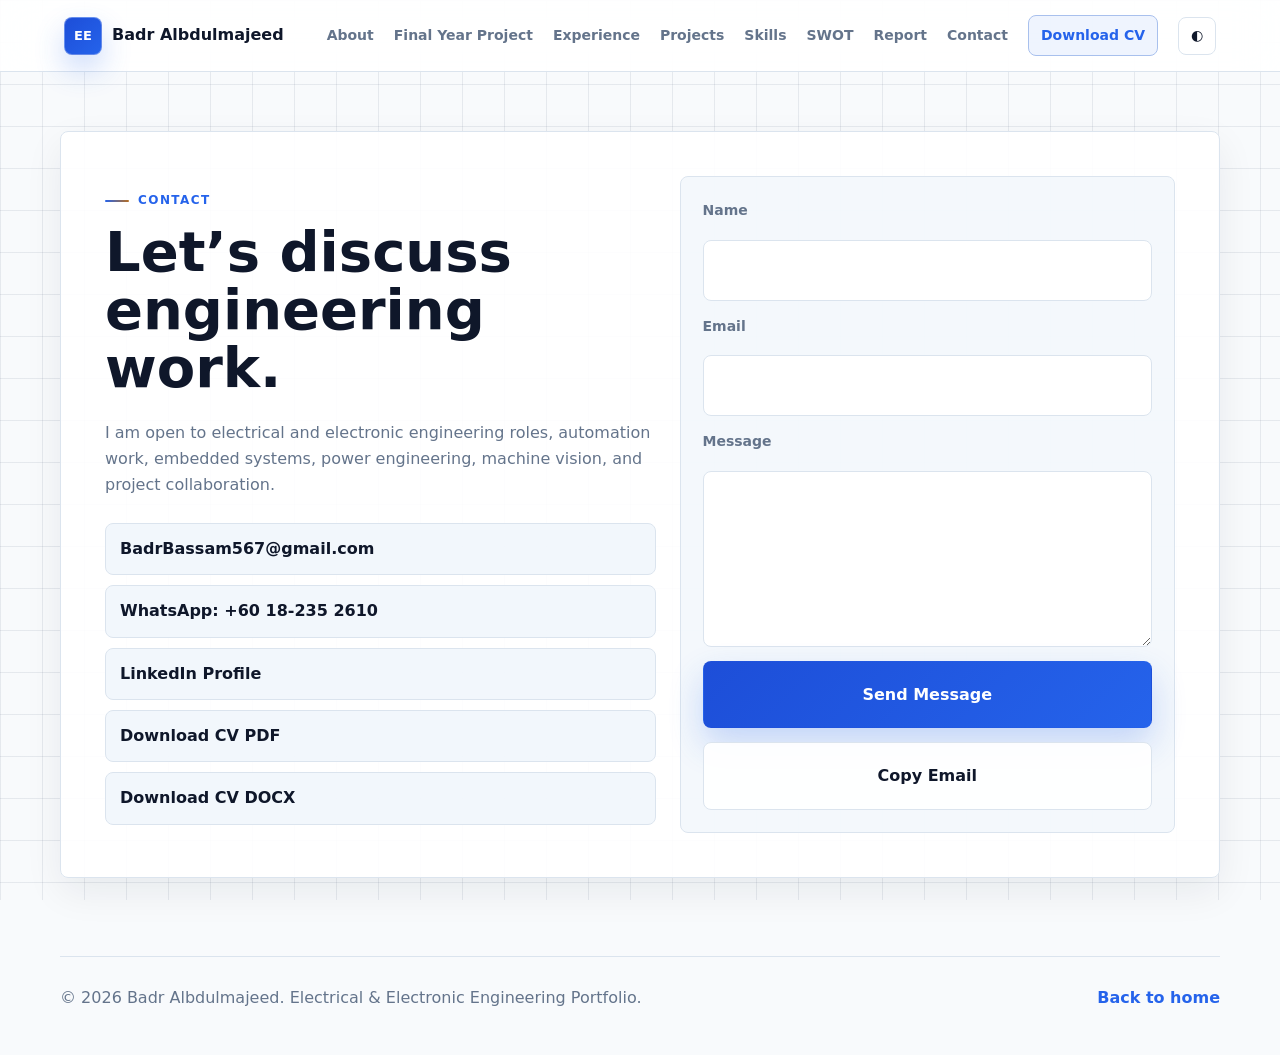
==== commit 098b43aa: "Apply FYP SWOT portfolio update" ====
--- a/contact.html
+++ b/contact.html
@@ -1,91 +1,80 @@
 <!doctype html>
-<html lang="en">
+<html lang="en" data-theme="light">
   <head>
     <meta charset="utf-8" />
     <meta name="viewport" content="width=device-width, initial-scale=1" />
-    <meta name="description" content="Contact Badr Albdulmajeed by email, WhatsApp, or LinkedIn." />
-    <title>Contact Badr Albdulmajeed</title>
+    <meta name="description" content="Contact Badr Albdulmajeed for electrical, electronic, automation, embedded, power, or AI vision opportunities." />
+    <title>Contact Badr Albdulmajeed | Electrical & Electronic Engineering</title>
     <link rel="stylesheet" href="styles.css" />
   </head>
   <body>
     <div class="scroll-progress" id="scrollProgress" aria-hidden="true"></div>
-    <div class="cursor-glow" id="cursorGlow" aria-hidden="true"></div>
+    <div class="background-grid" aria-hidden="true"></div>
+    <div class="ambient ambient-blue" aria-hidden="true"></div>
+    <div class="ambient ambient-copper" aria-hidden="true"></div>
 
-    <header class="topbar" aria-label="Primary navigation">
+    <header class="site-header" aria-label="Primary navigation">
       <a class="brand" href="index.html#home" aria-label="Badr Albdulmajeed home">
-        <span class="brand-mark">BA</span>
-        <span class="brand-text">Badr Albdulmajeed</span>
+        <span class="brand-chip" aria-hidden="true">EE</span>
+        <span>Badr Albdulmajeed</span>
       </a>
-      <nav class="nav-links" id="siteNav" aria-label="Page sections">
-        <a href="index.html#work">Experience</a>
+      <button class="menu-button" id="menuButton" type="button" aria-expanded="false" aria-controls="siteNav">
+        <span></span><span></span><span></span><span class="sr-only">Menu</span>
+      </button>
+      <nav class="site-nav" id="siteNav" aria-label="Page sections">
+        <a href="index.html#about">About</a>
+        <a href="index.html#fyp">Final Year Project</a>
+        <a href="index.html#experience">Experience</a>
+        <a href="index.html#projects">Projects</a>
         <a href="index.html#skills">Skills</a>
-        <a href="index.html#projects">Projects</a>
         <a href="index.html#swot">SWOT</a>
+        <a href="index.html#report">Report</a>
         <a href="contact.html">Contact</a>
+        <a class="nav-cv" href="assets/Badr_Albdulmajeed_CV.pdf" download>Download CV</a>
+        <button class="theme-toggle" id="themeToggle" type="button" aria-label="Toggle dark mode"><span class="theme-icon" aria-hidden="true">◐</span></button>
       </nav>
-      <div class="top-actions">
-        <button class="icon-button" id="themeToggle" type="button" aria-label="Toggle theme" title="Toggle theme">
-          <span aria-hidden="true">◐</span>
-        </button>
-        <button class="menu-button" id="menuToggle" type="button" aria-controls="siteNav" aria-expanded="false">
-          <span></span><span></span><span></span>
-        </button>
-      </div>
     </header>
 
     <main>
-      <section class="contact-hero section-shell">
-        <div class="contact-intro reveal">
-          <p class="eyebrow">Contact Page</p>
-          <h1>Let’s connect about engineering, internship, or project opportunities.</h1>
-          <p>
-            Use the form to prepare an email from your own mail app. You can also reach me directly through WhatsApp,
-            email, or LinkedIn.
-          </p>
-        </div>
-
-        <div class="contact-layout contact-page-layout">
-          <form class="contact-form reveal" id="contactForm">
+      <section class="section contact-section" style="min-height: calc(100vh - 72px); padding-top: 130px;">
+        <div class="contact-panel reveal visible">
+          <div class="contact-info">
+            <p class="section-kicker">Contact</p>
+            <h1 class="contact-title">Let’s discuss engineering work.</h1>
+            <p>
+              I am open to electrical and electronic engineering roles, automation work, embedded systems, power engineering,
+              machine vision, and project collaboration.
+            </p>
+            <div class="contact-links">
+              <a href="mailto:BadrBassam567@gmail.com">BadrBassam567@gmail.com</a>
+              <a href="https://wa.me/60182352610" target="_blank" rel="noreferrer">WhatsApp: +60 18-235 2610</a>
+              <a href="https://www.linkedin.com/in/badr-albdulmajeed-b45437155/" target="_blank" rel="noreferrer">LinkedIn Profile</a>
+              <a href="assets/Badr_Albdulmajeed_CV.pdf" download>Download CV PDF</a>
+              <a href="assets/Badr_Albdulmajeed_CV.docx" download>Download CV DOCX</a>
+            </div>
+          </div>
+          <form class="contact-form" id="contactForm">
             <label>
-              Your name
-              <input id="senderName" name="name" type="text" autocomplete="name" required />
+              Name
+              <input id="senderName" type="text" autocomplete="name" required />
             </label>
             <label>
-              Your email
-              <input id="senderEmail" name="email" type="email" autocomplete="email" required />
+              Email
+              <input id="senderEmail" type="email" autocomplete="email" required />
             </label>
             <label>
               Message
-              <textarea id="senderMessage" name="message" rows="7" required></textarea>
+              <textarea id="senderMessage" rows="6" required></textarea>
             </label>
-            <button class="button primary" type="submit">Send by Email</button>
+            <button class="button primary" type="submit">Send Message</button>
+            <button class="button secondary" type="button" id="copyEmail">Copy Email</button>
           </form>
-
-          <aside class="contact-card reveal tilt-card">
-            <h2>Direct contacts</h2>
-            <button class="copy-card" id="copyEmail" type="button" data-copy="BadrBassam567@gmail.com">
-              <span>Email</span>
-              <strong>BadrBassam567@gmail.com</strong>
-            </button>
-            <a href="https://wa.me/60182352610" target="_blank" rel="noreferrer">
-              <span>WhatsApp</span>
-              <strong>+60 18-235 2610</strong>
-            </a>
-            <a href="https://www.linkedin.com/in/badr-albdulmajeed-b45437155/" target="_blank" rel="noreferrer">
-              <span>LinkedIn</span>
-              <strong>Profile</strong>
-            </a>
-            <a href="assets/Badr_Online_CV.docx" download>
-              <span>Document</span>
-              <strong>Download CV</strong>
-            </a>
-          </aside>
         </div>
       </section>
     </main>
 
-    <footer class="footer">
-      <p>Online CV portfolio for Badr Albdulmajeed.</p>
+    <footer class="site-footer">
+      <p>© 2026 Badr Albdulmajeed. Electrical & Electronic Engineering Portfolio.</p>
       <a href="index.html#home">Back to home</a>
     </footer>
 
--- a/styles.css
+++ b/styles.css
@@ -1,38 +1,34 @@
 :root {
-  --bg: #eef3f8;
-  --surface: rgba(255, 255, 255, 0.78);
-  --surface-solid: #ffffff;
-  --surface-strong: #e5eef6;
-  --text: #0e1a27;
-  --muted: #5d7082;
-  --line: rgba(19, 44, 69, 0.13);
-  --blue: #1266d6;
-  --teal: #13a99b;
-  --navy: #0f2742;
-  --gold: #c48622;
-  --red: #c95757;
-  --shadow: 0 24px 70px rgba(14, 26, 39, 0.14);
-  --shadow-soft: 0 16px 40px rgba(14, 26, 39, 0.09);
-  --radius: 22px;
-  --radius-sm: 14px;
-  --max-width: 1180px;
+  --bg: #f8fafc;
+  --surface: #ffffff;
+  --surface-2: #eef4fb;
+  --text: #0f172a;
+  --muted: #64748b;
+  --line: #dbe4ee;
+  --primary: #2563eb;
+  --primary-strong: #1d4ed8;
+  --copper: #b76e21;
+  --success: #0f766e;
+  --danger: #b91c1c;
+  --shadow: 0 22px 60px rgba(15, 23, 42, 0.1);
+  --shadow-soft: 0 14px 38px rgba(15, 23, 42, 0.07);
+  --radius: 8px;
 }
 
 [data-theme="dark"] {
-  --bg: #08111b;
-  --surface: rgba(16, 28, 42, 0.78);
-  --surface-solid: #101c2a;
-  --surface-strong: #172738;
-  --text: #edf7ff;
-  --muted: #9cb2c4;
-  --line: rgba(216, 235, 247, 0.14);
-  --blue: #73b7ff;
-  --teal: #67e3d6;
-  --navy: #dcedff;
-  --gold: #f0bd62;
-  --red: #ff9797;
-  --shadow: 0 24px 70px rgba(0, 0, 0, 0.42);
-  --shadow-soft: 0 16px 40px rgba(0, 0, 0, 0.3);
+  --bg: #020617;
+  --surface: #0f172a;
+  --surface-2: #111c32;
+  --text: #e5edf7;
+  --muted: #9fb0c4;
+  --line: #243247;
+  --primary: #60a5fa;
+  --primary-strong: #3b82f6;
+  --copper: #f0a64a;
+  --success: #5eead4;
+  --danger: #fca5a5;
+  --shadow: 0 22px 60px rgba(0, 0, 0, 0.28);
+  --shadow-soft: 0 14px 38px rgba(0, 0, 0, 0.22);
 }
 
 * {
@@ -46,48 +42,65 @@
 body {
   margin: 0;
   min-height: 100vh;
+  background: var(--bg);
   color: var(--text);
   font-family: Inter, ui-sans-serif, system-ui, -apple-system, BlinkMacSystemFont, "Segoe UI", Arial, sans-serif;
   font-size: 16px;
   line-height: 1.65;
-  background:
-    radial-gradient(circle at 10% 8%, color-mix(in srgb, var(--blue) 26%, transparent), transparent 31%),
-    radial-gradient(circle at 90% 14%, color-mix(in srgb, var(--teal) 23%, transparent), transparent 28%),
-    radial-gradient(circle at 46% 100%, color-mix(in srgb, var(--gold) 13%, transparent), transparent 38%),
-    linear-gradient(145deg, var(--bg), color-mix(in srgb, var(--surface-strong) 55%, var(--bg)));
   overflow-x: hidden;
 }
 
-body::before {
-  content: "";
+body.menu-open {
+  overflow: hidden;
+}
+
+.background-grid {
   position: fixed;
   inset: 0;
-  z-index: -2;
+  z-index: -3;
+  pointer-events: none;
   background-image:
-    linear-gradient(color-mix(in srgb, var(--line) 60%, transparent) 1px, transparent 1px),
-    linear-gradient(90deg, color-mix(in srgb, var(--line) 60%, transparent) 1px, transparent 1px);
-  background-size: 52px 52px;
-  mask-image: radial-gradient(circle at 50% 0%, black, transparent 70%);
-}
-
-body::after {
-  content: "";
+    linear-gradient(to right, color-mix(in srgb, var(--muted) 12%, transparent) 1px, transparent 1px),
+    linear-gradient(to bottom, color-mix(in srgb, var(--muted) 12%, transparent) 1px, transparent 1px);
+  background-size: 42px 42px, 42px 42px;
+}
+
+.ambient {
+  display: none;
+}
+
+.ambient-blue {
+  top: -14vw;
+  left: -10vw;
+  background: color-mix(in srgb, var(--primary) 45%, transparent);
+}
+
+.ambient-copper {
+  right: -14vw;
+  bottom: -14vw;
+  background: color-mix(in srgb, var(--copper) 38%, transparent);
+  animation-delay: 3s;
+}
+
+.scroll-progress {
   position: fixed;
-  inset: auto 0 0 0;
-  z-index: -1;
-  height: 40vh;
-  background: linear-gradient(180deg, transparent, color-mix(in srgb, var(--bg) 84%, transparent));
-  pointer-events: none;
+  top: 0;
+  left: 0;
+  z-index: 100;
+  width: 0%;
+  height: 3px;
+  background: linear-gradient(90deg, var(--primary), var(--copper));
+}
+
+img,
+svg {
+  display: block;
+  max-width: 100%;
 }
 
 a {
   color: inherit;
   text-decoration: none;
-}
-
-img {
-  display: block;
-  max-width: 100%;
 }
 
 button,
@@ -100,798 +113,968 @@
 h2,
 h3,
 p {
-  overflow-wrap: anywhere;
-}
-
-h1,
-h2,
+  margin-top: 0;
+}
+
+h1 {
+  margin-bottom: 22px;
+  font-size: 64px;
+  line-height: 0.98;
+  letter-spacing: 0;
+}
+
+h2 {
+  margin-bottom: 14px;
+  font-size: 40px;
+  line-height: 1.12;
+  letter-spacing: 0;
+}
+
 h3 {
-  margin: 0;
-  letter-spacing: -0.04em;
-}
-
-h1 {
-  max-width: 920px;
-  font-size: clamp(42px, 7vw, 82px);
-  line-height: 0.98;
-}
-
-h2 {
-  font-size: clamp(28px, 4vw, 48px);
-  line-height: 1.08;
-}
-
-h3 {
-  margin-bottom: 8px;
   font-size: 20px;
-  line-height: 1.2;
+  line-height: 1.25;
 }
 
 p {
-  margin: 0;
-}
-
-ul {
-  margin: 18px 0 0;
-  padding-left: 20px;
-}
-
-.scroll-progress {
+  color: var(--muted);
+}
+
+.sr-only {
+  position: absolute;
+  width: 1px;
+  height: 1px;
+  padding: 0;
+  margin: -1px;
+  overflow: hidden;
+  clip: rect(0, 0, 0, 0);
+  white-space: nowrap;
+  border: 0;
+}
+
+.site-header {
   position: fixed;
   top: 0;
   left: 0;
-  z-index: 80;
-  width: 0%;
-  height: 3px;
-  background: linear-gradient(90deg, var(--blue), var(--teal), var(--gold));
-}
-
-.cursor-glow {
-  position: fixed;
-  z-index: -1;
-  width: 380px;
-  height: 380px;
-  border-radius: 999px;
-  background: radial-gradient(circle, color-mix(in srgb, var(--blue) 18%, transparent), transparent 64%);
-  pointer-events: none;
-  transform: translate(-50%, -50%);
-  opacity: 0.8;
-}
-
-.page-loader {
-  position: fixed;
-  inset: 0;
-  z-index: 90;
-  display: grid;
-  place-items: center;
-  background: var(--bg);
-  animation: loaderExit 900ms ease 900ms forwards;
-  pointer-events: none;
-}
-
-.page-loader span {
-  position: absolute;
-  width: 16px;
-  height: 16px;
-  background: var(--blue);
-  border-radius: 50%;
-  animation: loaderBounce 650ms ease-in-out infinite alternate;
-}
-
-.page-loader span:nth-child(2) {
-  margin-left: 44px;
-  background: var(--teal);
-  animation-delay: 120ms;
-}
-
-.page-loader span:nth-child(3) {
-  margin-left: -44px;
-  background: var(--gold);
-  animation-delay: 240ms;
-}
-
-.topbar {
-  position: sticky;
-  top: 0;
+  right: 0;
   z-index: 50;
-  display: grid;
-  grid-template-columns: auto 1fr auto;
+  display: flex;
+  justify-content: space-between;
   align-items: center;
   gap: 24px;
-  min-height: 74px;
-  padding: 0 max(5vw, calc((100vw - var(--max-width)) / 2));
+  min-height: 72px;
+  padding: 0 clamp(18px, 5vw, 72px);
+  background: color-mix(in srgb, var(--surface) 88%, transparent);
   border-bottom: 1px solid var(--line);
-  background: color-mix(in srgb, var(--surface) 90%, transparent);
   backdrop-filter: blur(18px);
 }
 
 .brand {
   display: inline-flex;
   align-items: center;
-  gap: 12px;
-  font-weight: 850;
-  letter-spacing: -0.02em;
-}
-
-.brand-mark {
-  display: inline-grid;
+  gap: 10px;
+  font-weight: 800;
+  letter-spacing: 0;
+}
+
+.brand-chip {
+  display: grid;
   place-items: center;
+  width: 38px;
+  height: 38px;
+  color: #ffffff;
+  background: linear-gradient(135deg, var(--primary-strong), var(--primary));
+  border: 1px solid color-mix(in srgb, #ffffff 30%, transparent);
+  border-radius: var(--radius);
+  font-size: 13px;
+  box-shadow: 0 14px 30px color-mix(in srgb, var(--primary) 24%, transparent);
+}
+
+.site-nav {
+  display: flex;
+  align-items: center;
+  gap: 20px;
+  color: var(--muted);
+  font-size: 14px;
+  font-weight: 750;
+}
+
+.site-nav a:not(.nav-cv) {
+  padding: 8px 0;
+  transition: color 160ms ease;
+}
+
+.site-nav a:not(.nav-cv):hover,
+.site-nav a.active {
+  color: var(--primary);
+}
+
+.nav-cv {
+  padding: 8px 12px;
+  color: var(--primary);
+  border: 1px solid color-mix(in srgb, var(--primary) 28%, var(--line));
+  border-radius: var(--radius);
+  background: color-mix(in srgb, var(--primary) 7%, transparent);
+}
+
+.theme-toggle,
+.menu-button {
+  border: 1px solid var(--line);
+  color: var(--text);
+  background: var(--surface);
+  cursor: pointer;
+}
+
+.theme-toggle {
+  display: grid;
+  place-items: center;
+  width: 38px;
+  height: 38px;
+  border-radius: var(--radius);
+  transition: transform 160ms ease, border-color 160ms ease;
+}
+
+.theme-toggle:hover,
+.menu-button:hover {
+  transform: translateY(-1px);
+  border-color: color-mix(in srgb, var(--primary) 50%, var(--line));
+}
+
+.menu-button {
+  display: none;
   width: 42px;
   height: 42px;
-  color: #ffffff;
-  background: linear-gradient(135deg, var(--blue), var(--teal));
-  border-radius: 14px;
-  box-shadow: 0 14px 28px color-mix(in srgb, var(--blue) 26%, transparent);
-}
-
-.nav-links {
-  display: flex;
-  justify-content: center;
-  gap: 6px;
-}
-
-.nav-links a {
-  position: relative;
-  padding: 10px 13px;
-  color: var(--muted);
-  border-radius: 999px;
-  font-size: 14px;
-  font-weight: 750;
-  transition: color 180ms ease, background 180ms ease, transform 180ms ease;
-}
-
-.nav-links a:hover,
-.nav-links a.active {
-  color: var(--text);
-  background: color-mix(in srgb, var(--blue) 10%, transparent);
-  transform: translateY(-1px);
-}
-
-.top-actions {
+  padding: 10px;
+  border-radius: var(--radius);
+}
+
+.menu-button span:not(.sr-only) {
+  display: block;
+  height: 2px;
+  margin: 5px 0;
+  background: var(--text);
+  border-radius: 99px;
+}
+
+main {
+  width: min(1160px, calc(100% - 40px));
+  margin: 0 auto;
+}
+
+.hero-section {
+  display: grid;
+  grid-template-columns: minmax(0, 1.05fr) 440px;
+  gap: clamp(34px, 6vw, 78px);
+  align-items: center;
+  min-height: 100vh;
+  padding: 116px 0 70px;
+}
+
+.section-kicker {
   display: inline-flex;
   align-items: center;
+  gap: 9px;
+  margin-bottom: 12px;
+  color: var(--primary);
+  font-size: 12px;
+  font-weight: 850;
+  letter-spacing: 0.12em;
+  text-transform: uppercase;
+}
+
+.section-kicker::before {
+  content: "";
+  width: 24px;
+  height: 2px;
+  background: linear-gradient(90deg, var(--primary), var(--copper));
+  border-radius: 999px;
+}
+
+.hero-text {
+  max-width: 760px;
+  margin-bottom: 30px;
+  font-size: 19px;
+}
+
+.hero-actions {
+  display: flex;
+  flex-wrap: wrap;
+  gap: 12px;
+  margin-bottom: 28px;
+}
+
+.button {
+  display: inline-flex;
+  justify-content: center;
+  align-items: center;
+  min-height: 44px;
+  padding: 0 18px;
+  border: 1px solid var(--line);
+  border-radius: var(--radius);
+  font-weight: 800;
+  cursor: pointer;
+  transition: transform 160ms ease, border-color 160ms ease, background 160ms ease, box-shadow 160ms ease;
+}
+
+.button:hover {
+  transform: translateY(-2px);
+}
+
+.button.primary {
+  color: #ffffff;
+  background: linear-gradient(135deg, var(--primary-strong), var(--primary));
+  border-color: transparent;
+  box-shadow: 0 16px 34px color-mix(in srgb, var(--primary) 24%, transparent);
+}
+
+.button.secondary {
+  color: var(--text);
+  background: color-mix(in srgb, var(--surface) 92%, transparent);
+  border-color: var(--line);
+}
+
+.hero-meta {
+  display: flex;
+  flex-wrap: wrap;
   gap: 10px;
 }
 
-.icon-button,
-.menu-button {
-  width: 42px;
-  height: 42px;
-  border: 1px solid var(--line);
-  border-radius: 14px;
-  color: var(--text);
-  background: var(--surface);
-  box-shadow: var(--shadow-soft);
-  cursor: pointer;
-  transition: transform 180ms ease, border-color 180ms ease, background 180ms ease;
-}
-
-.icon-button:hover,
-.menu-button:hover {
-  transform: translateY(-2px);
-  border-color: color-mix(in srgb, var(--blue) 55%, var(--line));
-}
-
-.menu-button {
+.hero-meta span,
+.tech-tags span {
+  display: inline-flex;
+  align-items: center;
+  min-height: 30px;
+  padding: 0 10px;
+  color: var(--muted);
+  background: color-mix(in srgb, var(--surface) 76%, transparent);
+  border: 1px solid var(--line);
+  border-radius: 999px;
+  font-size: 13px;
+  font-weight: 750;
+}
+
+.hero-instrument {
+  position: relative;
+  overflow: hidden;
+  min-height: 570px;
+  padding: 24px;
+  background:
+    linear-gradient(145deg, color-mix(in srgb, var(--surface) 92%, transparent), color-mix(in srgb, var(--surface-2) 88%, transparent));
+  border: 1px solid var(--line);
+  border-radius: var(--radius);
+  box-shadow: var(--shadow);
+}
+
+.hero-instrument::before {
+  content: "";
+  position: absolute;
+  inset: 18px;
+  border: 1px solid color-mix(in srgb, var(--primary) 22%, transparent);
+  border-radius: var(--radius);
+  pointer-events: none;
+}
+
+.hero-instrument::after {
+  content: "";
+  position: absolute;
+  top: -40%;
+  left: 60%;
+  width: 230px;
+  height: 850px;
+  background: linear-gradient(180deg, transparent, color-mix(in srgb, var(--primary) 14%, transparent), transparent);
+  transform: rotate(28deg);
   display: none;
-  place-items: center;
-  padding: 10px;
-}
-
-.menu-button span {
-  display: block;
-  width: 18px;
-  height: 2px;
-  margin: 3px 0;
-  background: var(--text);
-  border-radius: 99px;
-  transition: transform 180ms ease, opacity 180ms ease;
-}
-
-.menu-button.open span:nth-child(1) {
-  transform: translateY(5px) rotate(45deg);
-}
-
-.menu-button.open span:nth-child(2) {
-  opacity: 0;
-}
-
-.menu-button.open span:nth-child(3) {
-  transform: translateY(-5px) rotate(-45deg);
-}
-
-main,
-.footer {
-  width: min(var(--max-width), 90vw);
-  margin: 0 auto;
-}
-
-.section-shell,
-.section {
-  position: relative;
-}
-
-.hero-section {
-  display: grid;
-  grid-template-columns: minmax(0, 1.1fr) 430px;
-  gap: 42px;
-  align-items: center;
-  min-height: calc(100vh - 74px);
-  padding: 72px 0 62px;
-}
-
-.hero-copy {
+}
+
+.instrument-topline,
+.instrument-title,
+.instrument-grid,
+.signal-line,
+.chip-visual {
   position: relative;
   z-index: 2;
 }
 
-.hero-lead {
-  max-width: 780px;
-  margin-top: 22px;
+.instrument-topline {
+  display: flex;
+  justify-content: space-between;
+  align-items: center;
   color: var(--muted);
-  font-size: 18px;
-}
-
-.eyebrow {
-  margin: 0 0 12px;
-  color: var(--teal);
   font-size: 12px;
+  font-weight: 850;
+  letter-spacing: 0.14em;
+  text-transform: uppercase;
+}
+
+.status-dot {
+  display: inline-block;
+  width: 10px;
+  height: 10px;
+  background: var(--success);
+  border-radius: 50%;
+  box-shadow: 0 0 0 8px color-mix(in srgb, var(--success) 12%, transparent);
+}
+
+.chip-visual {
+  display: grid;
+  place-items: center;
+  width: min(280px, 80%);
+  aspect-ratio: 1;
+  margin: 46px auto 34px;
+  background:
+    linear-gradient(135deg, color-mix(in srgb, var(--primary) 7%, transparent), color-mix(in srgb, var(--surface) 88%, transparent));
+  border: 1px solid color-mix(in srgb, var(--primary) 20%, var(--line));
+  border-radius: var(--radius);
+  box-shadow: inset 0 0 0 1px color-mix(in srgb, #ffffff 20%, transparent), var(--shadow-soft);
+}
+
+.chip-core {
+  display: grid;
+  place-items: center;
+  width: 118px;
+  height: 118px;
+  color: #ffffff;
+  background: linear-gradient(135deg, var(--primary-strong), var(--success));
+  border-radius: var(--radius);
+  font-size: 42px;
   font-weight: 900;
-  letter-spacing: 0.13em;
+  letter-spacing: 0;
+  box-shadow: 0 18px 40px color-mix(in srgb, var(--primary) 22%, transparent);
+}
+
+.pin {
+  position: absolute;
+  width: 8px;
+  height: 44px;
+  background: color-mix(in srgb, var(--copper) 72%, var(--line));
+  border-radius: 99px;
+}
+
+.pin-1 { top: 36px; left: 72px; transform: rotate(90deg); }
+.pin-2 { top: 36px; right: 72px; transform: rotate(90deg); }
+.pin-3 { bottom: 36px; left: 72px; transform: rotate(90deg); }
+.pin-4 { bottom: 36px; right: 72px; transform: rotate(90deg); }
+
+.trace {
+  position: absolute;
+  background: color-mix(in srgb, var(--primary) 40%, transparent);
+  border-radius: 99px;
+}
+
+.trace-a { width: 78px; height: 3px; left: -38px; top: 50%; }
+.trace-b { width: 3px; height: 86px; top: -36px; left: 50%; }
+.trace-c { width: 88px; height: 3px; right: -42px; bottom: 28%; }
+
+.instrument-title span,
+.instrument-grid span {
+  display: block;
+  color: var(--muted);
+  font-size: 12px;
+  font-weight: 850;
+  letter-spacing: 0.08em;
   text-transform: uppercase;
 }
 
-.hero-actions,
+.instrument-title strong {
+  display: block;
+  margin-top: 4px;
+  font-size: 27px;
+  line-height: 1.15;
+  letter-spacing: 0;
+}
+
+.signal-line {
+  margin: 24px 0;
+  padding: 12px;
+  background: color-mix(in srgb, var(--surface) 72%, transparent);
+  border: 1px solid var(--line);
+  border-radius: var(--radius);
+}
+
+.signal-line svg {
+  width: 100%;
+  height: 74px;
+}
+
+.signal-grid-line {
+  fill: none;
+  stroke: color-mix(in srgb, var(--muted) 20%, transparent);
+  stroke-width: 1;
+  stroke-dasharray: 5 8;
+}
+
+.signal-wave {
+  fill: none;
+  stroke: url(#unused);
+  stroke: var(--primary);
+  stroke-width: 4;
+  stroke-linecap: round;
+  stroke-dasharray: none;
+  stroke-dashoffset: 0;
+}
+
+.instrument-grid {
+  display: grid;
+  gap: 10px;
+}
+
+.instrument-grid div {
+  padding: 14px;
+  background: color-mix(in srgb, var(--surface) 76%, transparent);
+  border: 1px solid var(--line);
+  border-radius: var(--radius);
+}
+
+.instrument-grid strong {
+  display: block;
+  margin-top: 3px;
+  font-size: 14px;
+}
+
+.metrics-strip {
+  display: grid;
+  grid-template-columns: repeat(3, minmax(0, 1fr));
+  gap: 14px;
+  margin: -34px 0 42px;
+}
+
+.metrics-strip article {
+  padding: 22px;
+  background: color-mix(in srgb, var(--surface) 86%, transparent);
+  border: 1px solid var(--line);
+  border-radius: var(--radius);
+  box-shadow: var(--shadow-soft);
+}
+
+.metrics-strip strong {
+  display: block;
+  color: var(--primary);
+  font-size: 34px;
+  line-height: 1;
+  letter-spacing: 0;
+}
+
+.metrics-strip span {
+  display: block;
+  margin-top: 6px;
+  color: var(--muted);
+  font-weight: 750;
+}
+
+.section {
+  padding: 78px 0;
+  border-top: 1px solid var(--line);
+}
+
+.two-column {
+  display: grid;
+  grid-template-columns: 0.8fr 1.2fr;
+  gap: 54px;
+  align-items: start;
+}
+
+.section-heading {
+  max-width: 760px;
+}
+
+.section-heading.wide {
+  max-width: 860px;
+}
+
+.section-body p:last-child {
+  margin-bottom: 0;
+}
+
+.focus-grid,
+.project-grid,
+.skills-layout,
+.development-grid,
+.report-graph,
+.report-grid {
+  display: grid;
+  gap: 16px;
+}
+
+.focus-grid {
+  grid-template-columns: repeat(4, minmax(0, 1fr));
+}
+
+.focus-card,
+.project-card,
+.skill-card,
+.development-card,
+.report-card,
+.timeline-content,
+.contact-panel {
+  background: color-mix(in srgb, var(--surface) 90%, transparent);
+  border: 1px solid var(--line);
+  box-shadow: var(--shadow-soft);
+}
+
+.focus-card {
+  min-height: 270px;
+  padding: 22px;
+  border-radius: var(--radius);
+  transition: transform 180ms ease, border-color 180ms ease;
+}
+
+.focus-card:hover,
+.project-card:hover,
+.skill-card:hover,
+.development-card:hover {
+  transform: translateY(-5px);
+  border-color: color-mix(in srgb, var(--primary) 55%, var(--line));
+}
+
+.focus-label {
+  display: inline-block;
+  margin-bottom: 42px;
+  color: var(--copper);
+  font-weight: 900;
+}
+
+.timeline {
+  display: grid;
+  gap: 20px;
+  position: relative;
+}
+
+.timeline::before {
+  content: "";
+  position: absolute;
+  left: 190px;
+  top: 0;
+  bottom: 0;
+  width: 1px;
+  background: var(--line);
+}
+
+.timeline-item {
+  display: grid;
+  grid-template-columns: 170px minmax(0, 1fr);
+  gap: 40px;
+  position: relative;
+}
+
+.timeline-item::before {
+  content: "";
+  position: absolute;
+  top: 20px;
+  left: 184px;
+  width: 13px;
+  height: 13px;
+  background: var(--primary);
+  border: 3px solid var(--bg);
+  border-radius: 999px;
+  z-index: 1;
+}
+
+.timeline-date {
+  padding-top: 16px;
+  color: var(--copper);
+  font-size: 14px;
+  font-weight: 850;
+}
+
+.timeline-content {
+  padding: 24px;
+  border-radius: var(--radius);
+}
+
+.timeline-content ul,
+.skill-card ul {
+  margin: 14px 0 0;
+  padding-left: 0;
+  list-style: none;
+}
+
+.timeline-content li,
+.skill-card li {
+  position: relative;
+  margin: 8px 0;
+  padding-left: 22px;
+  color: var(--muted);
+}
+
+.timeline-content li::before,
+.skill-card li::before {
+  content: "";
+  position: absolute;
+  left: 0;
+  top: 0.78em;
+  width: 9px;
+  height: 2px;
+  background: var(--primary);
+}
+
 .filter-row {
   display: flex;
   flex-wrap: wrap;
-  gap: 12px;
-  margin-top: 28px;
-}
-
-.button,
-.filter-chip {
-  position: relative;
-  display: inline-flex;
-  align-items: center;
-  justify-content: center;
-  min-height: 46px;
-  padding: 0 18px;
-  border: 1px solid var(--line);
-  border-radius: 999px;
-  font-weight: 850;
+  gap: 10px;
+  margin: 26px 0 22px;
+}
+
+.filter-button {
+  min-height: 38px;
+  padding: 0 14px;
+  border: 1px solid var(--line);
+  border-radius: var(--radius);
+  color: var(--muted);
+  background: color-mix(in srgb, var(--surface) 88%, transparent);
+  font-weight: 800;
   cursor: pointer;
-  overflow: hidden;
-  transition: transform 180ms ease, box-shadow 180ms ease, border-color 180ms ease, background 180ms ease;
-}
-
-.button::after {
-  content: "";
-  position: absolute;
-  inset: 0;
-  background: linear-gradient(110deg, transparent, rgba(255,255,255,0.28), transparent);
-  transform: translateX(-120%);
-  transition: transform 600ms ease;
-}
-
-.button:hover::after {
-  transform: translateX(120%);
-}
-
-.button:hover,
-.filter-chip:hover {
-  transform: translateY(-3px);
-}
-
-.button.primary {
+  transition: transform 160ms ease, background 160ms ease, color 160ms ease, border-color 160ms ease;
+}
+
+.filter-button:hover {
+  transform: translateY(-1px);
+  border-color: color-mix(in srgb, var(--primary) 45%, var(--line));
+}
+
+.filter-button.active {
   color: #ffffff;
-  background: linear-gradient(135deg, var(--blue), var(--teal));
-  border-color: transparent;
-  box-shadow: 0 18px 38px color-mix(in srgb, var(--blue) 25%, transparent);
-}
-
-.button.secondary {
+  background: var(--primary-strong);
+  border-color: var(--primary-strong);
+}
+
+.project-grid {
+  grid-template-columns: repeat(3, minmax(0, 1fr));
+}
+
+.project-card {
+  display: flex;
+  flex-direction: column;
+  min-height: 338px;
+  padding: 22px;
+  border-radius: var(--radius);
+  transition: opacity 220ms ease, transform 180ms ease, border-color 180ms ease;
+}
+
+.project-card.is-hidden {
+  display: none;
+}
+
+.project-icon {
+  display: grid;
+  place-items: center;
+  width: 54px;
+  height: 54px;
+  margin-bottom: 16px;
   color: #ffffff;
-  background: var(--navy);
-  border-color: var(--navy);
-}
-
-.button.ghost {
-  color: var(--blue);
-  background: var(--surface);
-}
-
-.hero-stats {
-  display: grid;
-  grid-template-columns: repeat(3, minmax(0, 1fr));
-  gap: 12px;
-  max-width: 560px;
-  margin-top: 32px;
-}
-
-.hero-stats article {
-  padding: 16px;
-  border: 1px solid var(--line);
-  border-radius: var(--radius-sm);
-  background: var(--surface);
-  box-shadow: var(--shadow-soft);
-}
-
-.hero-stats strong {
-  display: block;
-  font-size: 30px;
-  line-height: 1;
-}
-
-.hero-stats span,
-.floating-badge span,
-.project-meta span,
-.contact-card span {
-  color: var(--muted);
+  background: linear-gradient(135deg, var(--primary-strong), color-mix(in srgb, var(--primary) 75%, var(--success)));
+  border-radius: var(--radius);
+  font-size: 12px;
+  font-weight: 900;
+  letter-spacing: 0;
+}
+
+.project-type {
+  color: var(--copper);
   font-size: 12px;
   font-weight: 850;
-}
-
-.hero-visual {
-  position: relative;
-  min-height: 610px;
-}
-
-.circuit-board {
-  position: absolute;
-  inset: 18px;
-  border: 1px solid color-mix(in srgb, var(--blue) 24%, var(--line));
-  border-radius: 50%;
-  background:
-    radial-gradient(circle at 50% 50%, color-mix(in srgb, var(--blue) 12%, transparent), transparent 42%),
-    conic-gradient(from 60deg, transparent, color-mix(in srgb, var(--teal) 20%, transparent), transparent, color-mix(in srgb, var(--blue) 18%, transparent), transparent);
-  animation: slowRotate 18s linear infinite;
-}
-
-.circuit-board::before,
-.circuit-board::after {
-  content: "";
-  position: absolute;
-  inset: 54px;
-  border: 1px dashed color-mix(in srgb, var(--teal) 40%, transparent);
-  border-radius: inherit;
-}
-
-.circuit-board::after {
-  inset: 112px;
-  border-style: solid;
-  opacity: 0.45;
-}
-
-.node,
-.pulse-line {
-  position: absolute;
-  display: block;
-}
-
-.node {
-  width: 13px;
-  height: 13px;
-  border-radius: 50%;
-  background: var(--teal);
-  box-shadow: 0 0 0 9px color-mix(in srgb, var(--teal) 12%, transparent), 0 0 28px var(--teal);
-  animation: nodePulse 2.2s ease-in-out infinite;
-}
-
-.node-a { top: 86px; left: 112px; }
-.node-b { top: 210px; right: 54px; animation-delay: 260ms; }
-.node-c { bottom: 120px; left: 60px; animation-delay: 520ms; }
-.node-d { right: 112px; bottom: 62px; animation-delay: 780ms; }
-
-.pulse-line {
-  height: 2px;
-  width: 130px;
-  background: linear-gradient(90deg, transparent, var(--blue), transparent);
-  transform-origin: left center;
-  animation: linePulse 2.6s ease-in-out infinite;
-}
-
-.line-a { top: 154px; left: 112px; transform: rotate(27deg); }
-.line-b { right: 66px; bottom: 188px; transform: rotate(-42deg); animation-delay: 420ms; }
-.line-c { bottom: 132px; left: 104px; transform: rotate(18deg); animation-delay: 840ms; }
-
-.profile-card {
-  position: absolute;
-  top: 100px;
-  left: 50%;
-  z-index: 2;
-  width: min(340px, 86vw);
-  padding: 18px;
-  border: 1px solid var(--line);
-  border-radius: 28px;
-  background: color-mix(in srgb, var(--surface) 94%, transparent);
-  box-shadow: var(--shadow);
-  transform: translateX(-50%);
-  backdrop-filter: blur(16px);
-}
-
-.profile-frame {
-  position: relative;
-  display: grid;
-  place-items: center;
-  min-height: 300px;
+  letter-spacing: 0.08em;
+  text-transform: uppercase;
+}
+
+.project-card h3 {
+  margin: 8px 0 10px;
+}
+
+.project-card p {
   margin-bottom: 18px;
-  border: 1px solid var(--line);
-  border-radius: 22px;
-  background:
-    linear-gradient(135deg, color-mix(in srgb, var(--blue) 18%, transparent), color-mix(in srgb, var(--teal) 16%, transparent)),
-    var(--surface-strong);
-  overflow: hidden;
-}
-
-.profile-frame img {
-  width: 100%;
-  height: 330px;
-  object-fit: cover;
-  object-position: center 18%;
-}
-
-.photo-fallback {
-  display: none;
-  place-items: center;
-  width: 160px;
-  height: 160px;
-  color: #ffffff;
-  background: linear-gradient(135deg, var(--blue), var(--teal));
-  border-radius: 44px;
-  font-size: 52px;
-  font-weight: 900;
-  box-shadow: 0 22px 50px color-mix(in srgb, var(--blue) 26%, transparent);
-}
-
-.profile-card p:not(.eyebrow) {
-  color: var(--muted);
-}
-
-.floating-badge {
-  position: absolute;
-  z-index: 4;
-  width: 230px;
-  padding: 15px 16px;
-  border: 1px solid var(--line);
-  border-radius: 18px;
-  background: color-mix(in srgb, var(--surface-solid) 88%, transparent);
-  box-shadow: var(--shadow);
-  backdrop-filter: blur(14px);
-  animation: floatCard 4.2s ease-in-out infinite;
-}
-
-.floating-badge strong {
-  display: block;
-  margin-top: 4px;
-  line-height: 1.25;
-}
-
-.badge-ai {
-  top: 50px;
-  left: 0;
-}
-
-.badge-power {
-  right: 0;
-  bottom: 150px;
-  animation-delay: 600ms;
-}
-
-.badge-embedded {
-  left: 24px;
-  bottom: 38px;
-  animation-delay: 1200ms;
-}
-
-.ticker-section {
-  width: 100vw;
-  margin-left: calc(50% - 50vw);
-  padding: 14px 0;
-  border-block: 1px solid var(--line);
-  background: color-mix(in srgb, var(--surface) 82%, transparent);
-  overflow: hidden;
-}
-
-.ticker-track {
-  display: flex;
-  width: max-content;
-  gap: 12px;
-  animation: tickerMove 34s linear infinite;
-}
-
-.ticker-track span {
-  padding: 8px 14px;
-  color: var(--muted);
-  border: 1px solid var(--line);
-  border-radius: 999px;
-  background: var(--surface);
-  font-size: 13px;
-  font-weight: 850;
-  white-space: nowrap;
-}
-
-.metrics-band {
-  display: grid;
-  grid-template-columns: repeat(3, minmax(0, 1fr));
-  gap: 16px;
-  padding: 46px 0 34px;
-}
-
-.metrics-band article,
-.skill-card,
-.timeline-card,
-.project-card,
-.swot-card,
-.education-list article,
-.contact-form,
-.contact-card,
-.process-card {
-  border: 1px solid var(--line);
-  background: var(--surface);
-  box-shadow: var(--shadow-soft);
-  backdrop-filter: blur(16px);
-}
-
-.metrics-band article {
-  position: relative;
-  min-height: 220px;
-  padding: 24px;
-  border-radius: var(--radius);
-  overflow: hidden;
-}
-
-.metrics-band article::before,
-.skill-card::before,
-.project-card::before,
-.process-card::before {
-  content: "";
-  position: absolute;
-  inset: 0;
-  background: radial-gradient(circle at top right, color-mix(in srgb, var(--blue) 12%, transparent), transparent 42%);
-  pointer-events: none;
-}
-
-.metrics-band span {
-  color: var(--gold);
-  font-weight: 900;
-}
-
-.metrics-band h2 {
-  margin-top: 8px;
-  font-size: 26px;
-}
-
-.metrics-band p,
-.section-heading p,
-.skill-card p,
-.project-card p,
-.timeline-card p,
-.education-list p,
-.education-list span,
-.contact-section p,
-.footer,
-.process-card p,
-.swot-card p,
-.contact-intro p {
-  color: var(--muted);
-}
-
-.section {
-  padding: 72px 0;
-  border-top: 1px solid var(--line);
-}
-
-.section-heading {
-  max-width: 780px;
-  margin-bottom: 28px;
-}
-
-.section-heading p {
-  margin-top: 12px;
-}
-
-.split-section {
-  display: grid;
-  grid-template-columns: 330px minmax(0, 1fr);
-  gap: 32px;
-  align-items: start;
-}
-
-.sticky-heading {
-  position: sticky;
-  top: 104px;
-}
-
-.work-panel {
-  display: grid;
-  gap: 18px;
-}
-
-.timeline-card {
-  display: grid;
-  grid-template-columns: 170px minmax(0, 1fr);
-  gap: 24px;
-  padding: 28px;
-  border-radius: var(--radius);
-}
-
-.timeline-date {
-  color: var(--gold);
-  font-weight: 900;
-}
-
-.process-grid {
-  display: grid;
-  grid-template-columns: repeat(3, minmax(0, 1fr));
-  gap: 14px;
-}
-
-.process-card {
-  position: relative;
-  padding: 22px;
-  border-radius: var(--radius-sm);
-  overflow: hidden;
-}
-
-.process-card span {
-  color: var(--teal);
-  font-weight: 900;
-}
-
-.skill-groups,
-.project-grid,
-.swot-grid,
-.education-list {
-  display: grid;
-  grid-template-columns: repeat(2, minmax(0, 1fr));
-  gap: 18px;
-}
-
-.skill-card,
-.project-card,
-.swot-card,
-.education-list article {
-  position: relative;
-  padding: 24px;
-  border-radius: var(--radius);
-  overflow: hidden;
-  transition: transform 180ms ease, border-color 180ms ease, box-shadow 180ms ease;
-}
-
-.tilt-card {
-  transform-style: preserve-3d;
-}
-
-.tilt-card:hover {
-  border-color: color-mix(in srgb, var(--blue) 48%, var(--line));
-  box-shadow: var(--shadow);
-}
-
-.skill-icon {
-  display: grid;
-  place-items: center;
-  width: 48px;
-  height: 48px;
-  margin-bottom: 18px;
-  color: #ffffff;
-  background: linear-gradient(135deg, var(--blue), var(--teal));
-  border-radius: 16px;
-  font-size: 13px;
-  font-weight: 900;
-  box-shadow: 0 14px 30px color-mix(in srgb, var(--blue) 22%, transparent);
-}
-
-.filter-row {
-  margin-bottom: 22px;
-}
-
-.filter-chip {
-  min-height: 40px;
-  color: var(--text);
-  background: var(--surface);
-}
-
-.filter-chip.active {
-  color: #ffffff;
-  background: linear-gradient(135deg, var(--blue), var(--teal));
-  border-color: transparent;
-}
-
-.project-grid {
-  grid-template-columns: repeat(3, minmax(0, 1fr));
-}
-
-.project-card {
-  min-height: 265px;
-  display: flex;
-  flex-direction: column;
-  gap: 12px;
-}
-
-.project-image {
-  position: relative;
-  z-index: 1;
-  width: 100%;
-  aspect-ratio: 16 / 9;
-  object-fit: cover;
-  border: 1px solid var(--line);
-  border-radius: var(--radius);
-  box-shadow: 0 16px 32px rgba(10, 20, 35, 0.12);
-}
-
-.featured-project {
-  grid-column: span 2;
-  min-height: 320px;
-  background:
-    radial-gradient(circle at 78% 18%, color-mix(in srgb, var(--teal) 28%, transparent), transparent 30%),
-    radial-gradient(circle at 18% 85%, color-mix(in srgb, var(--blue) 22%, transparent), transparent 32%),
-    var(--surface);
-}
-
-.project-orb {
-  position: absolute;
-  right: 24px;
-  top: 24px;
-  width: 120px;
-  height: 120px;
-  border-radius: 50%;
-  border: 1px solid color-mix(in srgb, var(--teal) 48%, transparent);
-  background: conic-gradient(from 20deg, transparent, color-mix(in srgb, var(--teal) 45%, transparent), transparent, color-mix(in srgb, var(--blue) 35%, transparent), transparent);
-  animation: slowRotate 8s linear infinite;
-}
-
-.project-card h3,
-.project-card p,
-.project-card .tag,
-.project-meta {
-  position: relative;
-  z-index: 1;
-}
-
-.project-card[hidden] {
-  display: none;
-}
-
-.tag {
-  display: inline-flex;
-  align-self: flex-start;
-  padding: 5px 10px;
-  color: var(--blue);
-  background: color-mix(in srgb, var(--blue) 10%, transparent);
-  border: 1px solid color-mix(in srgb, var(--blue) 22%, transparent);
-  border-radius: 999px;
-  font-size: 12px;
-  font-weight: 900;
-}
-
-.project-meta {
+  font-size: 14.5px;
+}
+
+.tech-tags {
   display: flex;
   flex-wrap: wrap;
   gap: 8px;
   margin-top: auto;
 }
 
-.project-meta span {
-  padding: 7px 10px;
+.tech-tags span {
+  min-height: 27px;
+  font-size: 12px;
+}
+
+.skills-layout {
+  grid-template-columns: repeat(2, minmax(0, 1fr));
+}
+
+.skill-card {
+  padding: 24px;
+  border-radius: var(--radius);
+}
+
+.skill-card h3 {
+  margin-bottom: 14px;
+  padding-bottom: 10px;
+  border-bottom: 1px solid var(--line);
+}
+
+.development-grid {
+  grid-template-columns: repeat(3, minmax(0, 1fr));
+}
+
+.development-card {
+  padding: 24px;
+  border-radius: var(--radius);
+}
+
+.contact-panel {
+  display: grid;
+  grid-template-columns: 1fr 0.9fr;
+  gap: 24px;
+  overflow: hidden;
+  padding: clamp(24px, 4vw, 44px);
+  border-radius: var(--radius);
+}
+
+.contact-info {
+  padding: 8px 0;
+}
+
+.contact-title {
+  font-size: 56px;
+  line-height: 1.04;
+}
+
+.contact-links {
+  display: grid;
+  gap: 10px;
+  margin-top: 24px;
+}
+
+.contact-links a {
+  padding: 12px 14px;
+  color: var(--text);
+  background: color-mix(in srgb, var(--surface-2) 75%, transparent);
+  border: 1px solid var(--line);
+  border-radius: var(--radius);
+  font-weight: 750;
+  transition: color 160ms ease, border-color 160ms ease, transform 160ms ease;
+}
+
+.contact-links a:hover {
+  color: var(--primary);
+  border-color: color-mix(in srgb, var(--primary) 45%, var(--line));
+  transform: translateX(3px);
+}
+
+.contact-form {
+  display: grid;
+  gap: 14px;
+  padding: 22px;
+  background: color-mix(in srgb, var(--surface-2) 65%, transparent);
+  border: 1px solid var(--line);
+  border-radius: var(--radius);
+}
+
+.contact-form label {
+  display: grid;
+  gap: 6px;
   color: var(--muted);
-  background: color-mix(in srgb, var(--surface-strong) 74%, transparent);
-  border: 1px solid var(--line);
-  border-radius: 999px;
+  font-size: 14px;
+  font-weight: 800;
+}
+
+.contact-form input,
+.contact-form textarea {
+  width: 100%;
+  padding: 12px 13px;
+  border: 1px solid var(--line);
+  border-radius: var(--radius);
+  color: var(--text);
+  background: var(--surface);
+  outline: none;
+  resize: vertical;
+  transition: border-color 160ms ease, box-shadow 160ms ease;
+}
+
+.contact-form input:focus,
+.contact-form textarea:focus {
+  border-color: var(--primary);
+  box-shadow: 0 0 0 4px color-mix(in srgb, var(--primary) 13%, transparent);
+}
+
+.site-footer {
+  display: flex;
+  justify-content: space-between;
+  gap: 20px;
+  width: min(1160px, calc(100% - 40px));
+  margin: 0 auto;
+  padding: 28px 0 44px;
+  border-top: 1px solid var(--line);
+  color: var(--muted);
+}
+
+.site-footer p {
+  margin: 0;
+}
+
+.site-footer a {
+  color: var(--primary);
+  font-weight: 800;
+}
+
+.reveal {
+  opacity: 0;
+  transform: translateY(22px);
+  transition: opacity 620ms ease, transform 620ms ease;
+}
+
+.reveal.visible {
+  opacity: 1;
+  transform: translateY(0);
+}
+
+/* Programme Outcome SWOT section */
+.swot-section {
+  position: relative;
+}
+
+.po-dashboard {
+  display: grid;
+  grid-template-columns: minmax(0, 1.05fr) minmax(300px, 0.95fr);
+  gap: 18px;
+  margin: 28px 0 22px;
+}
+
+.radar-panel,
+.po-score-card,
+.swot-card,
+.action-plan {
+  background: color-mix(in srgb, var(--surface) 90%, transparent);
+  border: 1px solid var(--line);
+  box-shadow: var(--shadow-soft);
+}
+
+.radar-panel {
+  padding: 22px;
+  border-radius: var(--radius);
+}
+
+.radar-heading {
+  display: flex;
+  justify-content: space-between;
+  gap: 18px;
+  align-items: baseline;
+  margin-bottom: 10px;
+}
+
+.radar-heading span,
+.po-score-card span {
+  color: var(--muted);
+  font-size: 12px;
+  font-weight: 850;
+  letter-spacing: 0.08em;
+  text-transform: uppercase;
+}
+
+.radar-heading strong {
+  color: var(--primary);
+  font-size: 13px;
+}
+
+.po-radar {
+  width: min(440px, 100%);
+  margin: 0 auto;
+}
+
+.radar-ring {
+  fill: none;
+  stroke: color-mix(in srgb, var(--muted) 18%, transparent);
+  stroke-width: 1;
+}
+
+.radar-axis {
+  stroke: color-mix(in srgb, var(--muted) 14%, transparent);
+  stroke-width: 1;
+}
+
+.radar-area {
+  fill: color-mix(in srgb, var(--primary) 20%, transparent);
+  stroke: none;
+}
+
+.radar-line {
+  fill: none;
+  stroke: var(--primary);
+  stroke-width: 3;
+  stroke-linejoin: round;
+  stroke-linecap: round;
+  stroke-dasharray: 900;
+  stroke-dashoffset: 900;
+  animation: drawRadar 1.35s ease forwards;
+}
+
+.radar-point {
+  fill: var(--primary);
+  stroke: var(--surface);
+  stroke-width: 2;
+}
+
+.radar-label {
+  fill: var(--muted);
+  font-size: 11px;
+  font-weight: 800;
+}
+
+.radar-scale {
+  fill: color-mix(in srgb, var(--muted) 72%, transparent);
+  font-size: 10px;
+  font-weight: 700;
+}
+
+.po-score-grid {
+  display: grid;
+  gap: 12px;
+}
+
+.po-score-card {
+  padding: 18px;
+  border-radius: var(--radius);
+  border-left: 4px solid var(--primary);
+}
+
+.po-score-card strong,
+.po-score-card small {
+  display: block;
+}
+
+.po-score-card strong {
+  margin: 6px 0;
+  color: var(--text);
+  line-height: 1.35;
+}
+
+.po-score-card small {
+  color: var(--muted);
+  font-weight: 750;
+}
+
+.po-score-card.high { border-left-color: var(--success); }
+.po-score-card.medium { border-left-color: var(--copper); }
+.po-score-card.improve { border-left-color: var(--danger); }
+
+.swot-grid {
+  display: grid;
+  grid-template-columns: repeat(2, minmax(0, 1fr));
+  gap: 16px;
+  margin-top: 20px;
 }
 
 .swot-card {
-  min-height: 240px;
-}
-
-.swot-card span {
-  position: absolute;
-  right: 14px;
-  bottom: -28px;
-  color: color-mix(in srgb, var(--blue) 12%, transparent);
-  font-size: 128px;
-  font-weight: 950;
-  line-height: 1;
+  position: relative;
+  overflow: hidden;
+  min-height: 320px;
+  padding: 24px;
+  border-radius: var(--radius);
+  transition: transform 180ms ease, border-color 180ms ease;
+}
+
+.swot-card:hover {
+  transform: translateY(-5px);
+  border-color: color-mix(in srgb, var(--primary) 55%, var(--line));
 }
 
 .swot-card h3,
@@ -900,301 +1083,526 @@
   z-index: 1;
 }
 
-.strength { border-top: 4px solid var(--teal); }
-.weakness { border-top: 4px solid var(--red); }
-.opportunity { border-top: 4px solid var(--gold); }
-.threat { border-top: 4px solid var(--blue); }
-
-.contact-layout {
-  display: grid;
-  grid-template-columns: minmax(0, 1.2fr) 350px;
-  gap: 18px;
-}
-
-.contact-form,
-.contact-card {
+.swot-card p {
+  font-size: 14.5px;
+}
+
+.swot-letter {
+  position: absolute;
+  right: 18px;
+  bottom: -35px;
+  color: color-mix(in srgb, var(--primary) 10%, transparent);
+  font-size: 142px;
+  font-weight: 950;
+  line-height: 1;
+  z-index: 0;
+}
+
+.swot-card.strength { border-top: 4px solid var(--success); }
+.swot-card.weakness { border-top: 4px solid var(--danger); }
+.swot-card.opportunity { border-top: 4px solid var(--copper); }
+.swot-card.threat { border-top: 4px solid var(--primary); }
+
+.action-plan {
+  display: grid;
+  grid-template-columns: 0.8fr 1.2fr;
+  gap: 24px;
+  margin-top: 18px;
   padding: 26px;
   border-radius: var(--radius);
-}
-
-.contact-form {
-  display: grid;
-  gap: 16px;
-}
-
-.contact-form label {
-  display: grid;
-  gap: 7px;
+  background:
+    linear-gradient(135deg, color-mix(in srgb, var(--primary) 8%, transparent), transparent 45%),
+    color-mix(in srgb, var(--surface) 92%, transparent);
+}
+
+.action-plan h3 {
+  margin-bottom: 0;
+}
+
+.action-steps {
+  display: grid;
+  gap: 10px;
+}
+
+.action-steps div {
+  display: grid;
+  grid-template-columns: 74px minmax(0, 1fr);
+  gap: 12px;
+  padding: 12px;
+  background: color-mix(in srgb, var(--surface-2) 70%, transparent);
+  border: 1px solid var(--line);
+  border-radius: var(--radius);
+}
+
+.action-steps strong {
+  color: var(--primary);
+}
+
+.action-steps span {
   color: var(--muted);
+  font-size: 14px;
+}
+
+.report-section {
+  border-top: 1px solid color-mix(in srgb, var(--primary) 18%, var(--line));
+}
+
+.report-graph {
+  grid-template-columns: repeat(4, minmax(0, 1fr));
+  margin: 28px 0 18px;
+}
+
+.report-graph article {
+  padding: 20px;
+  background: color-mix(in srgb, var(--surface) 90%, transparent);
+  border: 1px solid var(--line);
+  border-radius: var(--radius);
+  box-shadow: var(--shadow-soft);
+}
+
+.report-graph span,
+.report-card span {
+  display: block;
+  color: var(--copper);
+  font-size: 12px;
   font-weight: 850;
-}
-
-.contact-form input,
-.contact-form textarea {
-  width: 100%;
-  border: 1px solid var(--line);
-  border-radius: 16px;
-  padding: 13px 14px;
-  color: var(--text);
-  background: var(--surface-strong);
-  outline: none;
-  transition: border-color 180ms ease, box-shadow 180ms ease, transform 180ms ease;
-}
-
-.contact-form input:focus,
-.contact-form textarea:focus {
-  border-color: var(--blue);
-  box-shadow: 0 0 0 4px color-mix(in srgb, var(--blue) 15%, transparent);
-}
-
-.contact-card {
-  display: grid;
-  align-content: start;
-  gap: 12px;
-}
-
-.contact-card a,
-.copy-card {
-  display: grid;
-  gap: 2px;
-  width: 100%;
-  padding: 14px;
-  color: inherit;
-  text-align: left;
-  border: 1px solid var(--line);
-  border-radius: 16px;
-  background: var(--surface-strong);
-  cursor: pointer;
-  transition: transform 180ms ease, border-color 180ms ease, background 180ms ease;
-}
-
-.contact-card a:hover,
-.copy-card:hover {
-  transform: translateY(-2px);
-  border-color: color-mix(in srgb, var(--blue) 48%, var(--line));
-}
-
-.contact-card strong {
-  font-size: 14px;
-}
-
-.contact-hero {
-  min-height: calc(100vh - 74px);
-  padding: 80px 0;
-}
-
-.contact-intro {
-  max-width: 850px;
-  margin-bottom: 28px;
-}
-
-.contact-intro h1 {
-  font-size: clamp(38px, 6vw, 72px);
-}
-
-.footer {
-  display: flex;
-  justify-content: space-between;
-  gap: 20px;
-  padding: 34px 0 46px;
-  border-top: 1px solid var(--line);
-}
-
-.footer a {
-  color: var(--blue);
-  font-weight: 850;
-}
-
-.reveal {
-  opacity: 0;
-  transform: translateY(28px) scale(0.98);
-  transition: opacity 720ms ease, transform 720ms ease;
-}
-
-.reveal.visible {
-  opacity: 1;
-  transform: translateY(0) scale(1);
-}
-
-.reveal:nth-child(2) { transition-delay: 80ms; }
-.reveal:nth-child(3) { transition-delay: 140ms; }
-.reveal:nth-child(4) { transition-delay: 200ms; }
-
-@keyframes floatCard {
-  0%, 100% { transform: translateY(0); }
-  50% { transform: translateY(-14px); }
-}
-
-@keyframes slowRotate {
-  from { transform: rotate(0deg); }
-  to { transform: rotate(360deg); }
-}
-
-@keyframes nodePulse {
-  0%, 100% { transform: scale(1); opacity: 0.85; }
-  50% { transform: scale(1.35); opacity: 1; }
-}
-
-@keyframes linePulse {
-  0%, 100% { opacity: 0.25; filter: blur(0); }
-  50% { opacity: 1; filter: blur(1px); }
-}
-
-@keyframes tickerMove {
-  from { transform: translateX(0); }
-  to { transform: translateX(-50%); }
-}
-
-@keyframes loaderBounce {
-  from { transform: translateY(-12px) scale(0.9); }
-  to { transform: translateY(12px) scale(1.15); }
-}
-
-@keyframes loaderExit {
-  to { opacity: 0; visibility: hidden; }
+  letter-spacing: 0.08em;
+  text-transform: uppercase;
+}
+
+.report-graph strong {
+  display: block;
+  min-height: 72px;
+  margin: 8px 0 12px;
+  line-height: 1.35;
+}
+
+.report-graph small {
+  display: block;
+  color: var(--muted);
+  font-weight: 700;
+  line-height: 1.45;
+}
+
+.mini-track {
+  height: 10px;
+  margin-bottom: 12px;
+  overflow: hidden;
+  background: color-mix(in srgb, var(--surface-2) 80%, transparent);
+  border: 1px solid var(--line);
+  border-radius: var(--radius);
+}
+
+.mini-track i {
+  display: block;
+  width: var(--bar);
+  height: 100%;
+  background: var(--success);
+}
+
+.mini-track.danger i { background: var(--danger); }
+.mini-track.copper i { background: var(--copper); }
+.mini-track.primary i { background: var(--primary); }
+
+.report-grid {
+  grid-template-columns: repeat(4, minmax(0, 1fr));
+}
+
+.report-card {
+  padding: 22px;
+  border-radius: var(--radius);
+}
+
+.report-card h3 {
+  margin: 8px 0 10px;
+}
+
+.report-card p {
+  margin-bottom: 0;
+  font-size: 14.5px;
+}
+
+@keyframes drawRadar {
+  to { stroke-dashoffset: 0; }
 }
 
 @media (prefers-reduced-motion: reduce) {
   *,
   *::before,
   *::after {
-    scroll-behavior: auto !important;
     animation-duration: 1ms !important;
     transition-duration: 1ms !important;
+    scroll-behavior: auto !important;
   }
 
   .reveal {
     opacity: 1;
     transform: none;
   }
-
-  .cursor-glow,
-  .page-loader {
+}
+
+@media (max-width: 1060px) {
+  .hero-section,
+  .two-column,
+  .po-dashboard,
+  .action-plan,
+  .contact-panel {
+    grid-template-columns: 1fr;
+  }
+
+  .hero-instrument {
+    min-height: auto;
+  }
+
+  .focus-grid,
+  .project-grid,
+  .report-graph,
+  .report-grid {
+    grid-template-columns: repeat(2, minmax(0, 1fr));
+  }
+}
+
+@media (max-width: 820px) {
+  .site-header {
+    min-height: 66px;
+  }
+
+  .menu-button {
+    display: block;
+  }
+
+  .site-nav {
+    position: fixed;
+    top: 66px;
+    right: 18px;
+    left: 18px;
     display: none;
-  }
-}
-
-@media (max-width: 1040px) {
-  .hero-section,
-  .split-section,
-  .contact-layout {
-    grid-template-columns: 1fr;
+    flex-direction: column;
+    align-items: stretch;
+    gap: 0;
+    padding: 12px;
+    background: var(--surface);
+    border: 1px solid var(--line);
+    border-radius: var(--radius);
+    box-shadow: var(--shadow);
+  }
+
+  .site-nav.open {
+    display: flex;
+  }
+
+  .site-nav a,
+  .site-nav .theme-toggle,
+  .site-nav .nav-cv {
+    width: 100%;
+    justify-content: flex-start;
+    margin: 0;
+    padding: 12px;
+    border-radius: var(--radius);
+  }
+
+  .theme-toggle {
+    width: 100%;
   }
 
   .hero-section {
     min-height: auto;
-  }
-
-  .hero-visual {
-    min-height: 590px;
-  }
-
-  .sticky-heading {
-    position: static;
-  }
-
-  .project-grid {
-    grid-template-columns: repeat(2, minmax(0, 1fr));
-  }
-}
-
-@media (max-width: 820px) {
-  .topbar {
-    grid-template-columns: 1fr auto;
-  }
-
-  .menu-button {
-    display: block;
-  }
-
-  .nav-links {
-    position: absolute;
-    top: 74px;
-    right: 5vw;
-    left: 5vw;
+    padding-top: 104px;
+  }
+
+  h1,
+  .contact-title {
+    font-size: 52px;
+  }
+
+  h2 {
+    font-size: 34px;
+  }
+
+  .metrics-strip,
+  .focus-grid,
+  .project-grid,
+  .skills-layout,
+  .swot-grid,
+  .development-grid,
+  .report-graph,
+  .report-grid {
+    grid-template-columns: 1fr;
+  }
+
+  .metrics-strip {
+    margin-top: 0;
+  }
+
+  .timeline::before,
+  .timeline-item::before {
     display: none;
-    flex-direction: column;
-    padding: 14px;
-    border: 1px solid var(--line);
-    border-radius: 18px;
-    background: var(--surface-solid);
-    box-shadow: var(--shadow);
-  }
-
-  .nav-links.open {
-    display: flex;
-  }
-
-  .nav-links a {
-    width: 100%;
-  }
-
-  .metrics-band,
-  .skill-groups,
-  .swot-grid,
-  .education-list,
-  .process-grid,
-  .project-grid {
+  }
+
+  .timeline-item {
     grid-template-columns: 1fr;
-  }
-
-  .featured-project {
-    grid-column: span 1;
-  }
-
-  .timeline-card {
-    grid-template-columns: 1fr;
+    gap: 10px;
+  }
+
+  .timeline-date {
+    padding-top: 0;
   }
 }
 
 @media (max-width: 560px) {
   main,
-  .footer {
-    width: min(100% - 28px, var(--max-width));
-  }
-
-  .brand-text {
-    display: none;
-  }
-
-  .hero-section,
-  .contact-hero {
-    padding-top: 52px;
+  .site-footer {
+    width: min(100% - 28px, 1160px);
   }
 
   h1 {
     font-size: 40px;
   }
 
-  .hero-lead {
-    font-size: 16px;
-  }
-
-  .hero-stats {
+  h2,
+  .contact-title {
+    font-size: 30px;
+  }
+
+  .hero-text {
+    font-size: 17px;
+  }
+
+  .section {
+    padding: 58px 0;
+  }
+
+  .chip-visual {
+    width: 100%;
+  }
+
+  .site-footer {
+    flex-direction: column;
+  }
+}
+
+
+/* Final Year Project highlight */
+.instrument-fyp-note {
+  position: relative;
+  z-index: 2;
+  margin-top: 14px;
+  padding: 14px;
+  background: linear-gradient(135deg, color-mix(in srgb, var(--primary) 10%, transparent), color-mix(in srgb, var(--copper) 9%, transparent));
+  border: 1px solid color-mix(in srgb, var(--primary) 30%, var(--line));
+  border-radius: var(--radius);
+}
+
+.instrument-fyp-note span {
+  display: block;
+  color: var(--copper);
+  font-size: 11px;
+  font-weight: 900;
+  letter-spacing: 0.1em;
+  text-transform: uppercase;
+}
+
+.instrument-fyp-note strong {
+  display: block;
+  margin-top: 5px;
+  font-size: 13px;
+  line-height: 1.45;
+}
+
+.fyp-section {
+  border-top: 1px solid color-mix(in srgb, var(--primary) 20%, var(--line));
+}
+
+.fyp-panel {
+  display: grid;
+  grid-template-columns: minmax(0, 1.12fr) minmax(320px, 0.88fr);
+  gap: clamp(24px, 4vw, 44px);
+  align-items: center;
+  padding: clamp(24px, 5vw, 48px);
+  background:
+    linear-gradient(135deg, color-mix(in srgb, var(--surface) 94%, transparent), color-mix(in srgb, var(--surface-2) 88%, transparent));
+  border: 1px solid color-mix(in srgb, var(--primary) 30%, var(--line));
+  border-radius: var(--radius);
+  box-shadow: var(--shadow);
+  overflow: hidden;
+}
+
+.fyp-copy h2 {
+  max-width: 760px;
+}
+
+.fyp-stats {
+  display: grid;
+  grid-template-columns: repeat(3, minmax(0, 1fr));
+  gap: 12px;
+  margin: 24px 0 18px;
+}
+
+.fyp-stats article {
+  padding: 16px;
+  background: color-mix(in srgb, var(--surface) 76%, transparent);
+  border: 1px solid var(--line);
+  border-radius: var(--radius);
+}
+
+.fyp-stats strong {
+  display: block;
+  color: var(--primary);
+  font-size: 27px;
+  line-height: 1;
+  letter-spacing: 0;
+}
+
+.fyp-stats span {
+  display: block;
+  margin-top: 7px;
+  color: var(--muted);
+  font-size: 12px;
+  font-weight: 750;
+  line-height: 1.35;
+}
+
+.fyp-tags {
+  margin-top: 8px;
+}
+
+.fyp-system {
+  position: relative;
+  min-height: 430px;
+  padding: 20px;
+  background:
+    linear-gradient(160deg, color-mix(in srgb, var(--surface) 72%, transparent), color-mix(in srgb, var(--surface-2) 65%, transparent));
+  border: 1px solid var(--line);
+  border-radius: var(--radius);
+  overflow: hidden;
+}
+
+.fyp-system::before {
+  content: "";
+  position: absolute;
+  inset: 18px;
+  background-image:
+    linear-gradient(to right, color-mix(in srgb, var(--primary) 14%, transparent) 1px, transparent 1px),
+    linear-gradient(to bottom, color-mix(in srgb, var(--primary) 14%, transparent) 1px, transparent 1px);
+  background-size: 34px 34px;
+  border-radius: var(--radius);
+  opacity: 0.6;
+}
+
+.fyp-node {
+  position: absolute;
+  z-index: 2;
+  display: grid;
+  place-items: center;
+  min-width: 132px;
+  min-height: 52px;
+  padding: 10px 12px;
+  color: var(--text);
+  background: color-mix(in srgb, var(--surface) 92%, transparent);
+  border: 1px solid color-mix(in srgb, var(--primary) 28%, var(--line));
+  border-radius: var(--radius);
+  box-shadow: var(--shadow-soft);
+  font-size: 13px;
+  font-weight: 850;
+  text-align: center;
+}
+
+.fyp-node.camera { top: 34px; left: 26px; }
+.fyp-node.dataset { top: 118px; right: 28px; }
+.fyp-node.model { bottom: 116px; left: 34px; }
+.fyp-node.output { right: 28px; bottom: 34px; }
+
+.fyp-link {
+  position: absolute;
+  z-index: 1;
+  height: 3px;
+  background: linear-gradient(90deg, var(--primary), var(--copper));
+  border-radius: 99px;
+  transform-origin: left center;
+  opacity: 0.78;
+}
+
+.link-1 { width: 170px; top: 100px; left: 142px; transform: rotate(18deg); }
+.link-2 { width: 180px; top: 214px; left: 112px; transform: rotate(-31deg); }
+.link-3 { width: 176px; right: 102px; bottom: 112px; transform: rotate(18deg); }
+
+.pcb-board {
+  position: absolute;
+  z-index: 1;
+  left: 50%;
+  top: 50%;
+  width: 150px;
+  height: 150px;
+  transform: translate(-50%, -50%);
+  background: linear-gradient(135deg, color-mix(in srgb, var(--success) 26%, transparent), color-mix(in srgb, var(--primary) 12%, transparent));
+  border: 1px solid color-mix(in srgb, var(--success) 36%, var(--line));
+  border-radius: var(--radius);
+  box-shadow: inset 0 0 0 1px color-mix(in srgb, #ffffff 16%, transparent);
+}
+
+.pcb-board span {
+  position: absolute;
+  width: 18px;
+  height: 18px;
+  background: color-mix(in srgb, var(--copper) 70%, var(--surface));
+  border-radius: 4px;
+}
+
+.pcb-board span:nth-child(1) { left: 18px; top: 22px; }
+.pcb-board span:nth-child(2) { right: 22px; top: 20px; width: 38px; }
+.pcb-board span:nth-child(3) { left: 46px; top: 66px; width: 50px; height: 24px; }
+.pcb-board span:nth-child(4) { right: 20px; bottom: 22px; }
+.pcb-board span:nth-child(5) { left: 20px; bottom: 28px; width: 34px; }
+.pcb-board span:nth-child(6) { right: 58px; bottom: 58px; height: 34px; }
+
+.fyp-project-card {
+  grid-column: span 2;
+  min-height: 300px;
+  background:
+    linear-gradient(135deg, color-mix(in srgb, var(--primary) 10%, var(--surface)), color-mix(in srgb, var(--copper) 8%, var(--surface)));
+  border-color: color-mix(in srgb, var(--primary) 34%, var(--line));
+}
+
+.fyp-project-card .project-icon {
+  background: linear-gradient(135deg, var(--primary-strong), var(--copper));
+}
+
+@media (max-width: 1060px) {
+  .fyp-panel {
     grid-template-columns: 1fr;
   }
 
-  .hero-visual {
-    min-height: 540px;
-  }
-
-  .profile-card {
-    width: min(310px, 92vw);
-  }
-
-  .profile-frame {
-    min-height: 260px;
-  }
-
-  .floating-badge {
-    width: 205px;
-  }
-
-  .badge-ai { top: 34px; left: 0; }
-  .badge-power { right: 0; bottom: 122px; }
-  .badge-embedded { left: 0; bottom: 24px; }
-
-  .footer {
-    flex-direction: column;
-  }
-}
+  .fyp-project-card {
+    grid-column: span 2;
+  }
+}
+
+@media (max-width: 820px) {
+  .fyp-stats {
+    grid-template-columns: 1fr;
+  }
+
+  .fyp-project-card {
+    grid-column: span 1;
+  }
+}
+
+@media (max-width: 560px) {
+  .fyp-system {
+    min-height: 500px;
+  }
+
+  .fyp-node {
+    position: relative;
+    top: auto !important;
+    right: auto !important;
+    bottom: auto !important;
+    left: auto !important;
+    margin: 12px 0;
+  }
+
+  .fyp-link,
+  .pcb-board {
+    display: none;
+  }
+}
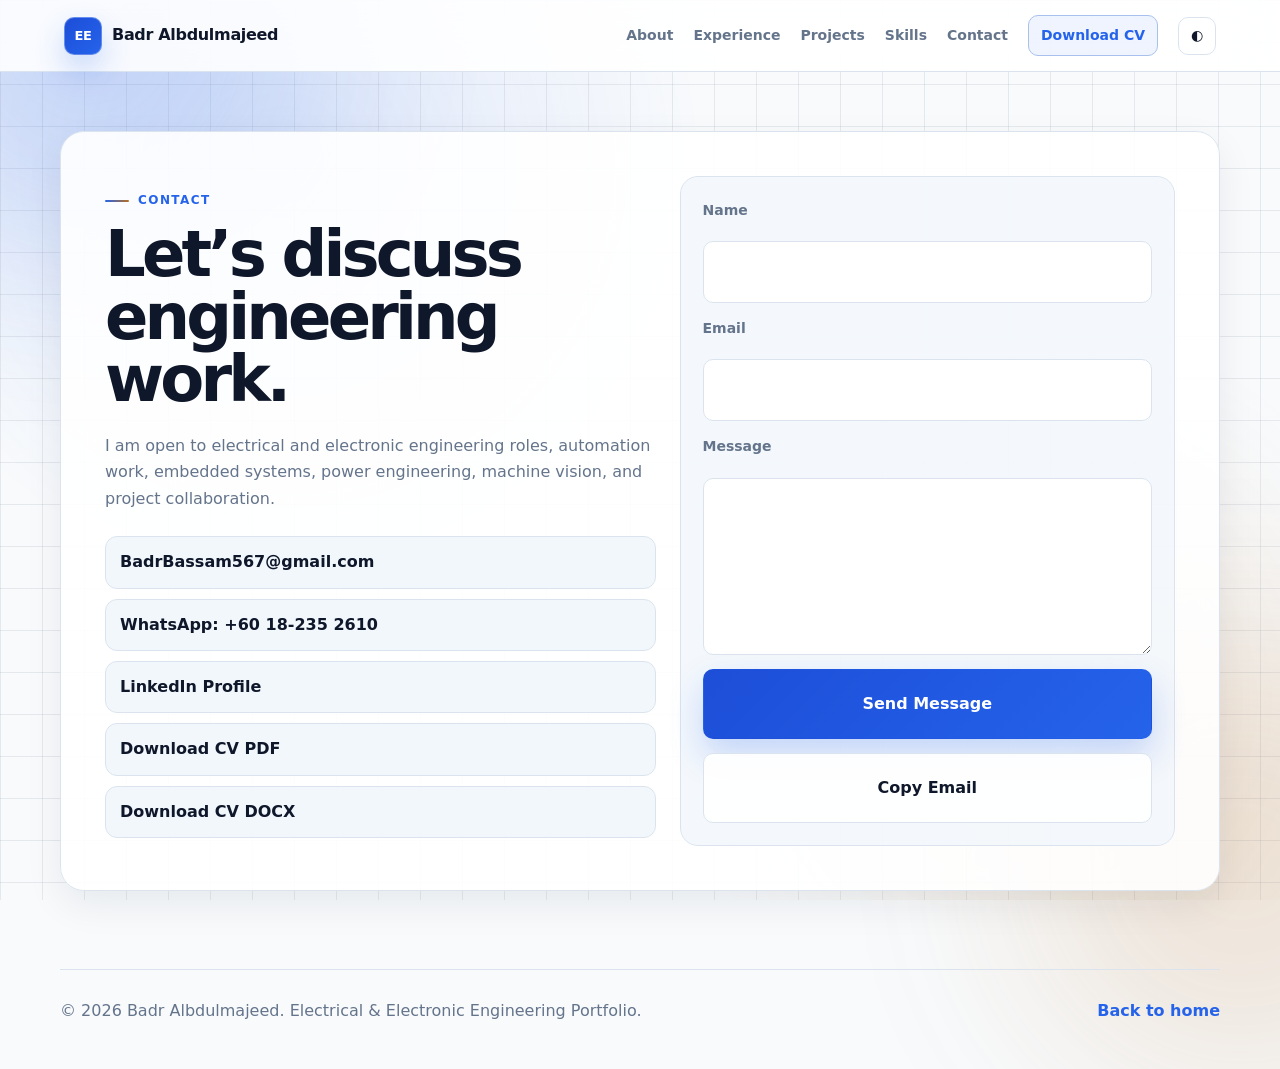
==== commit ead79038: "Update Badr EEE portfolio website" ====
--- a/contact.html
+++ b/contact.html
@@ -23,12 +23,9 @@
       </button>
       <nav class="site-nav" id="siteNav" aria-label="Page sections">
         <a href="index.html#about">About</a>
-        <a href="index.html#fyp">Final Year Project</a>
         <a href="index.html#experience">Experience</a>
         <a href="index.html#projects">Projects</a>
         <a href="index.html#skills">Skills</a>
-        <a href="index.html#swot">SWOT</a>
-        <a href="index.html#report">Report</a>
         <a href="contact.html">Contact</a>
         <a class="nav-cv" href="assets/Badr_Albdulmajeed_CV.pdf" download>Download CV</a>
         <button class="theme-toggle" id="themeToggle" type="button" aria-label="Toggle dark mode"><span class="theme-icon" aria-hidden="true">◐</span></button>
@@ -40,7 +37,7 @@
         <div class="contact-panel reveal visible">
           <div class="contact-info">
             <p class="section-kicker">Contact</p>
-            <h1 class="contact-title">Let’s discuss engineering work.</h1>
+            <h1 style="font-size: clamp(38px, 6vw, 64px);">Let’s discuss engineering work.</h1>
             <p>
               I am open to electrical and electronic engineering roles, automation work, embedded systems, power engineering,
               machine vision, and project collaboration.
--- a/styles.css
+++ b/styles.css
@@ -12,7 +12,7 @@
   --danger: #b91c1c;
   --shadow: 0 22px 60px rgba(15, 23, 42, 0.1);
   --shadow-soft: 0 14px 38px rgba(15, 23, 42, 0.07);
-  --radius: 8px;
+  --radius: 14px;
 }
 
 [data-theme="dark"] {
@@ -61,12 +61,22 @@
   pointer-events: none;
   background-image:
     linear-gradient(to right, color-mix(in srgb, var(--muted) 12%, transparent) 1px, transparent 1px),
-    linear-gradient(to bottom, color-mix(in srgb, var(--muted) 12%, transparent) 1px, transparent 1px);
-  background-size: 42px 42px, 42px 42px;
+    linear-gradient(to bottom, color-mix(in srgb, var(--muted) 12%, transparent) 1px, transparent 1px),
+    radial-gradient(circle at 22% 18%, color-mix(in srgb, var(--primary) 12%, transparent), transparent 34%),
+    radial-gradient(circle at 82% 78%, color-mix(in srgb, var(--copper) 10%, transparent), transparent 30%);
+  background-size: 42px 42px, 42px 42px, auto, auto;
 }
 
 .ambient {
-  display: none;
+  position: fixed;
+  z-index: -2;
+  width: 34vw;
+  height: 34vw;
+  border-radius: 999px;
+  filter: blur(100px);
+  opacity: 0.42;
+  pointer-events: none;
+  animation: ambientPulse 8s ease-in-out infinite;
 }
 
 .ambient-blue {
@@ -118,16 +128,16 @@
 
 h1 {
   margin-bottom: 22px;
-  font-size: 64px;
+  font-size: clamp(42px, 6.6vw, 76px);
   line-height: 0.98;
-  letter-spacing: 0;
+  letter-spacing: -0.06em;
 }
 
 h2 {
   margin-bottom: 14px;
-  font-size: 40px;
+  font-size: clamp(28px, 3.7vw, 44px);
   line-height: 1.12;
-  letter-spacing: 0;
+  letter-spacing: -0.035em;
 }
 
 h3 {
@@ -173,7 +183,7 @@
   align-items: center;
   gap: 10px;
   font-weight: 800;
-  letter-spacing: 0;
+  letter-spacing: -0.02em;
 }
 
 .brand-chip {
@@ -184,7 +194,7 @@
   color: #ffffff;
   background: linear-gradient(135deg, var(--primary-strong), var(--primary));
   border: 1px solid color-mix(in srgb, #ffffff 30%, transparent);
-  border-radius: var(--radius);
+  border-radius: 10px;
   font-size: 13px;
   box-shadow: 0 14px 30px color-mix(in srgb, var(--primary) 24%, transparent);
 }
@@ -212,7 +222,7 @@
   padding: 8px 12px;
   color: var(--primary);
   border: 1px solid color-mix(in srgb, var(--primary) 28%, var(--line));
-  border-radius: var(--radius);
+  border-radius: 10px;
   background: color-mix(in srgb, var(--primary) 7%, transparent);
 }
 
@@ -229,7 +239,7 @@
   place-items: center;
   width: 38px;
   height: 38px;
-  border-radius: var(--radius);
+  border-radius: 10px;
   transition: transform 160ms ease, border-color 160ms ease;
 }
 
@@ -244,7 +254,7 @@
   width: 42px;
   height: 42px;
   padding: 10px;
-  border-radius: var(--radius);
+  border-radius: 10px;
 }
 
 .menu-button span:not(.sr-only) {
@@ -309,7 +319,7 @@
   min-height: 44px;
   padding: 0 18px;
   border: 1px solid var(--line);
-  border-radius: var(--radius);
+  border-radius: 10px;
   font-weight: 800;
   cursor: pointer;
   transition: transform 160ms ease, border-color 160ms ease, background 160ms ease, box-shadow 160ms ease;
@@ -360,7 +370,7 @@
   background:
     linear-gradient(145deg, color-mix(in srgb, var(--surface) 92%, transparent), color-mix(in srgb, var(--surface-2) 88%, transparent));
   border: 1px solid var(--line);
-  border-radius: var(--radius);
+  border-radius: 28px;
   box-shadow: var(--shadow);
 }
 
@@ -369,7 +379,7 @@
   position: absolute;
   inset: 18px;
   border: 1px solid color-mix(in srgb, var(--primary) 22%, transparent);
-  border-radius: var(--radius);
+  border-radius: 22px;
   pointer-events: none;
 }
 
@@ -382,7 +392,7 @@
   height: 850px;
   background: linear-gradient(180deg, transparent, color-mix(in srgb, var(--primary) 14%, transparent), transparent);
   transform: rotate(28deg);
-  display: none;
+  animation: scanLine 7s linear infinite;
 }
 
 .instrument-topline,
@@ -412,6 +422,7 @@
   background: var(--success);
   border-radius: 50%;
   box-shadow: 0 0 0 8px color-mix(in srgb, var(--success) 12%, transparent);
+  animation: dotPulse 2s ease-in-out infinite;
 }
 
 .chip-visual {
@@ -423,7 +434,7 @@
   background:
     linear-gradient(135deg, color-mix(in srgb, var(--primary) 7%, transparent), color-mix(in srgb, var(--surface) 88%, transparent));
   border: 1px solid color-mix(in srgb, var(--primary) 20%, var(--line));
-  border-radius: var(--radius);
+  border-radius: 24px;
   box-shadow: inset 0 0 0 1px color-mix(in srgb, #ffffff 20%, transparent), var(--shadow-soft);
 }
 
@@ -434,10 +445,10 @@
   height: 118px;
   color: #ffffff;
   background: linear-gradient(135deg, var(--primary-strong), var(--success));
-  border-radius: var(--radius);
+  border-radius: 28px;
   font-size: 42px;
   font-weight: 900;
-  letter-spacing: 0;
+  letter-spacing: -0.06em;
   box-shadow: 0 18px 40px color-mix(in srgb, var(--primary) 22%, transparent);
 }
 
@@ -479,7 +490,7 @@
   margin-top: 4px;
   font-size: 27px;
   line-height: 1.15;
-  letter-spacing: 0;
+  letter-spacing: -0.04em;
 }
 
 .signal-line {
@@ -487,7 +498,7 @@
   padding: 12px;
   background: color-mix(in srgb, var(--surface) 72%, transparent);
   border: 1px solid var(--line);
-  border-radius: var(--radius);
+  border-radius: 14px;
 }
 
 .signal-line svg {
@@ -508,8 +519,9 @@
   stroke: var(--primary);
   stroke-width: 4;
   stroke-linecap: round;
-  stroke-dasharray: none;
-  stroke-dashoffset: 0;
+  stroke-dasharray: 620;
+  stroke-dashoffset: 620;
+  animation: drawWave 5s ease-in-out infinite;
 }
 
 .instrument-grid {
@@ -521,7 +533,7 @@
   padding: 14px;
   background: color-mix(in srgb, var(--surface) 76%, transparent);
   border: 1px solid var(--line);
-  border-radius: var(--radius);
+  border-radius: 14px;
 }
 
 .instrument-grid strong {
@@ -550,7 +562,7 @@
   color: var(--primary);
   font-size: 34px;
   line-height: 1;
-  letter-spacing: 0;
+  letter-spacing: -0.04em;
 }
 
 .metrics-strip span {
@@ -587,9 +599,7 @@
 .focus-grid,
 .project-grid,
 .skills-layout,
-.development-grid,
-.report-graph,
-.report-grid {
+.development-grid {
   display: grid;
   gap: 16px;
 }
@@ -602,7 +612,6 @@
 .project-card,
 .skill-card,
 .development-card,
-.report-card,
 .timeline-content,
 .contact-panel {
   background: color-mix(in srgb, var(--surface) 90%, transparent);
@@ -717,7 +726,7 @@
   min-height: 38px;
   padding: 0 14px;
   border: 1px solid var(--line);
-  border-radius: var(--radius);
+  border-radius: 10px;
   color: var(--muted);
   background: color-mix(in srgb, var(--surface) 88%, transparent);
   font-weight: 800;
@@ -741,10 +750,12 @@
 }
 
 .project-card {
+  position: relative;
+  overflow: hidden;
   display: flex;
   flex-direction: column;
-  min-height: 338px;
-  padding: 22px;
+  min-height: 438px;
+  padding: 18px;
   border-radius: var(--radius);
   transition: opacity 220ms ease, transform 180ms ease, border-color 180ms ease;
 }
@@ -753,15 +764,54 @@
   display: none;
 }
 
+.project-media {
+  position: relative;
+  overflow: hidden;
+  width: 100%;
+  aspect-ratio: 16 / 9;
+  margin: 0 0 18px;
+  border: 1px solid var(--line);
+  border-radius: calc(var(--radius) - 4px);
+  background:
+    linear-gradient(135deg, color-mix(in srgb, var(--primary) 12%, transparent), color-mix(in srgb, var(--copper) 10%, transparent)),
+    var(--surface-strong);
+}
+
+.project-media::after {
+  content: "";
+  position: absolute;
+  inset: 0;
+  background: linear-gradient(180deg, rgba(2, 8, 23, 0.08), rgba(2, 8, 23, 0.22));
+  pointer-events: none;
+}
+
+.project-media img {
+  display: block;
+  width: 100%;
+  height: 100%;
+  object-fit: cover;
+  transition: transform 260ms ease, filter 260ms ease;
+}
+
+.project-card:hover .project-media img {
+  transform: scale(1.035);
+  filter: saturate(1.06) contrast(1.03);
+}
+
 .project-icon {
+  position: absolute;
+  top: 30px;
+  left: 30px;
+  z-index: 2;
   display: grid;
   place-items: center;
-  width: 54px;
-  height: 54px;
-  margin-bottom: 16px;
+  width: 50px;
+  height: 50px;
   color: #ffffff;
   background: linear-gradient(135deg, var(--primary-strong), color-mix(in srgb, var(--primary) 75%, var(--success)));
-  border-radius: var(--radius);
+  border: 1px solid rgba(255, 255, 255, 0.42);
+  border-radius: 14px;
+  box-shadow: 0 14px 30px rgba(2, 8, 23, 0.22);
   font-size: 12px;
   font-weight: 900;
   letter-spacing: 0;
@@ -826,16 +876,11 @@
   gap: 24px;
   overflow: hidden;
   padding: clamp(24px, 4vw, 44px);
-  border-radius: var(--radius);
+  border-radius: 24px;
 }
 
 .contact-info {
   padding: 8px 0;
-}
-
-.contact-title {
-  font-size: 56px;
-  line-height: 1.04;
 }
 
 .contact-links {
@@ -849,7 +894,7 @@
   color: var(--text);
   background: color-mix(in srgb, var(--surface-2) 75%, transparent);
   border: 1px solid var(--line);
-  border-radius: var(--radius);
+  border-radius: 12px;
   font-weight: 750;
   transition: color 160ms ease, border-color 160ms ease, transform 160ms ease;
 }
@@ -866,7 +911,7 @@
   padding: 22px;
   background: color-mix(in srgb, var(--surface-2) 65%, transparent);
   border: 1px solid var(--line);
-  border-radius: var(--radius);
+  border-radius: 18px;
 }
 
 .contact-form label {
@@ -882,7 +927,7 @@
   width: 100%;
   padding: 12px 13px;
   border: 1px solid var(--line);
-  border-radius: var(--radius);
+  border-radius: 10px;
   color: var(--text);
   background: var(--surface);
   outline: none;
@@ -927,7 +972,31 @@
   transform: translateY(0);
 }
 
-/* Programme Outcome SWOT section */
+@keyframes ambientPulse {
+  0%, 100% { transform: scale(1); opacity: 0.34; }
+  50% { transform: scale(1.1); opacity: 0.5; }
+}
+
+@keyframes scanLine {
+  0% { transform: translateX(-240px) rotate(28deg); opacity: 0; }
+  10% { opacity: 0.55; }
+  55% { opacity: 0.18; }
+  100% { transform: translateX(280px) rotate(28deg); opacity: 0; }
+}
+
+@keyframes dotPulse {
+  0%, 100% { box-shadow: 0 0 0 7px color-mix(in srgb, var(--success) 12%, transparent); }
+  50% { box-shadow: 0 0 0 13px color-mix(in srgb, var(--success) 6%, transparent); }
+}
+
+@keyframes drawWave {
+  0% { stroke-dashoffset: 620; opacity: 0.45; }
+  35%, 70% { stroke-dashoffset: 0; opacity: 1; }
+  100% { stroke-dashoffset: -620; opacity: 0.45; }
+}
+
+
+
 .swot-section {
   position: relative;
 }
@@ -1109,7 +1178,7 @@
   gap: 24px;
   margin-top: 18px;
   padding: 26px;
-  border-radius: var(--radius);
+  border-radius: 20px;
   background:
     linear-gradient(135deg, color-mix(in srgb, var(--primary) 8%, transparent), transparent 45%),
     color-mix(in srgb, var(--surface) 92%, transparent);
@@ -1131,7 +1200,7 @@
   padding: 12px;
   background: color-mix(in srgb, var(--surface-2) 70%, transparent);
   border: 1px solid var(--line);
-  border-radius: var(--radius);
+  border-radius: 12px;
 }
 
 .action-steps strong {
@@ -1141,85 +1210,6 @@
 .action-steps span {
   color: var(--muted);
   font-size: 14px;
-}
-
-.report-section {
-  border-top: 1px solid color-mix(in srgb, var(--primary) 18%, var(--line));
-}
-
-.report-graph {
-  grid-template-columns: repeat(4, minmax(0, 1fr));
-  margin: 28px 0 18px;
-}
-
-.report-graph article {
-  padding: 20px;
-  background: color-mix(in srgb, var(--surface) 90%, transparent);
-  border: 1px solid var(--line);
-  border-radius: var(--radius);
-  box-shadow: var(--shadow-soft);
-}
-
-.report-graph span,
-.report-card span {
-  display: block;
-  color: var(--copper);
-  font-size: 12px;
-  font-weight: 850;
-  letter-spacing: 0.08em;
-  text-transform: uppercase;
-}
-
-.report-graph strong {
-  display: block;
-  min-height: 72px;
-  margin: 8px 0 12px;
-  line-height: 1.35;
-}
-
-.report-graph small {
-  display: block;
-  color: var(--muted);
-  font-weight: 700;
-  line-height: 1.45;
-}
-
-.mini-track {
-  height: 10px;
-  margin-bottom: 12px;
-  overflow: hidden;
-  background: color-mix(in srgb, var(--surface-2) 80%, transparent);
-  border: 1px solid var(--line);
-  border-radius: var(--radius);
-}
-
-.mini-track i {
-  display: block;
-  width: var(--bar);
-  height: 100%;
-  background: var(--success);
-}
-
-.mini-track.danger i { background: var(--danger); }
-.mini-track.copper i { background: var(--copper); }
-.mini-track.primary i { background: var(--primary); }
-
-.report-grid {
-  grid-template-columns: repeat(4, minmax(0, 1fr));
-}
-
-.report-card {
-  padding: 22px;
-  border-radius: var(--radius);
-}
-
-.report-card h3 {
-  margin: 8px 0 10px;
-}
-
-.report-card p {
-  margin-bottom: 0;
-  font-size: 14.5px;
 }
 
 @keyframes drawRadar {
@@ -1255,9 +1245,7 @@
   }
 
   .focus-grid,
-  .project-grid,
-  .report-graph,
-  .report-grid {
+  .project-grid {
     grid-template-columns: repeat(2, minmax(0, 1fr));
   }
 }
@@ -1283,7 +1271,7 @@
     padding: 12px;
     background: var(--surface);
     border: 1px solid var(--line);
-    border-radius: var(--radius);
+    border-radius: 16px;
     box-shadow: var(--shadow);
   }
 
@@ -1298,7 +1286,7 @@
     justify-content: flex-start;
     margin: 0;
     padding: 12px;
-    border-radius: var(--radius);
+    border-radius: 10px;
   }
 
   .theme-toggle {
@@ -1308,15 +1296,6 @@
   .hero-section {
     min-height: auto;
     padding-top: 104px;
-  }
-
-  h1,
-  .contact-title {
-    font-size: 52px;
-  }
-
-  h2 {
-    font-size: 34px;
   }
 
   .metrics-strip,
@@ -1324,9 +1303,7 @@
   .project-grid,
   .skills-layout,
   .swot-grid,
-  .development-grid,
-  .report-graph,
-  .report-grid {
+  .development-grid {
     grid-template-columns: 1fr;
   }
 
@@ -1359,11 +1336,6 @@
     font-size: 40px;
   }
 
-  h2,
-  .contact-title {
-    font-size: 30px;
-  }
-
   .hero-text {
     font-size: 17px;
   }
@@ -1382,7 +1354,7 @@
 }
 
 
-/* Final Year Project highlight */
+
 .instrument-fyp-note {
   position: relative;
   z-index: 2;
@@ -1390,7 +1362,7 @@
   padding: 14px;
   background: linear-gradient(135deg, color-mix(in srgb, var(--primary) 10%, transparent), color-mix(in srgb, var(--copper) 9%, transparent));
   border: 1px solid color-mix(in srgb, var(--primary) 30%, var(--line));
-  border-radius: var(--radius);
+  border-radius: 14px;
 }
 
 .instrument-fyp-note span {
@@ -1420,9 +1392,10 @@
   align-items: center;
   padding: clamp(24px, 5vw, 48px);
   background:
-    linear-gradient(135deg, color-mix(in srgb, var(--surface) 94%, transparent), color-mix(in srgb, var(--surface-2) 88%, transparent));
+    linear-gradient(135deg, color-mix(in srgb, var(--surface) 94%, transparent), color-mix(in srgb, var(--surface-2) 88%, transparent)),
+    radial-gradient(circle at 12% 12%, color-mix(in srgb, var(--primary) 16%, transparent), transparent 34%);
   border: 1px solid color-mix(in srgb, var(--primary) 30%, var(--line));
-  border-radius: var(--radius);
+  border-radius: 26px;
   box-shadow: var(--shadow);
   overflow: hidden;
 }
@@ -1442,7 +1415,7 @@
   padding: 16px;
   background: color-mix(in srgb, var(--surface) 76%, transparent);
   border: 1px solid var(--line);
-  border-radius: var(--radius);
+  border-radius: 14px;
 }
 
 .fyp-stats strong {
@@ -1450,7 +1423,7 @@
   color: var(--primary);
   font-size: 27px;
   line-height: 1;
-  letter-spacing: 0;
+  letter-spacing: -0.04em;
 }
 
 .fyp-stats span {
@@ -1473,7 +1446,7 @@
   background:
     linear-gradient(160deg, color-mix(in srgb, var(--surface) 72%, transparent), color-mix(in srgb, var(--surface-2) 65%, transparent));
   border: 1px solid var(--line);
-  border-radius: var(--radius);
+  border-radius: 22px;
   overflow: hidden;
 }
 
@@ -1485,7 +1458,7 @@
     linear-gradient(to right, color-mix(in srgb, var(--primary) 14%, transparent) 1px, transparent 1px),
     linear-gradient(to bottom, color-mix(in srgb, var(--primary) 14%, transparent) 1px, transparent 1px);
   background-size: 34px 34px;
-  border-radius: var(--radius);
+  border-radius: 18px;
   opacity: 0.6;
 }
 
@@ -1500,7 +1473,7 @@
   color: var(--text);
   background: color-mix(in srgb, var(--surface) 92%, transparent);
   border: 1px solid color-mix(in srgb, var(--primary) 28%, var(--line));
-  border-radius: var(--radius);
+  border-radius: 14px;
   box-shadow: var(--shadow-soft);
   font-size: 13px;
   font-weight: 850;
@@ -1536,7 +1509,7 @@
   transform: translate(-50%, -50%);
   background: linear-gradient(135deg, color-mix(in srgb, var(--success) 26%, transparent), color-mix(in srgb, var(--primary) 12%, transparent));
   border: 1px solid color-mix(in srgb, var(--success) 36%, var(--line));
-  border-radius: var(--radius);
+  border-radius: 18px;
   box-shadow: inset 0 0 0 1px color-mix(in srgb, #ffffff 16%, transparent);
 }
 
@@ -1557,7 +1530,7 @@
 
 .fyp-project-card {
   grid-column: span 2;
-  min-height: 300px;
+  min-height: 438px;
   background:
     linear-gradient(135deg, color-mix(in srgb, var(--primary) 10%, var(--surface)), color-mix(in srgb, var(--copper) 8%, var(--surface)));
   border-color: color-mix(in srgb, var(--primary) 34%, var(--line));
@@ -1606,3 +1579,161 @@
     display: none;
   }
 }
+
+.project-tools {
+  display: grid;
+  grid-template-columns: minmax(240px, 1fr) auto auto;
+  gap: 12px;
+  align-items: end;
+  margin: 14px 0 10px;
+}
+.project-search {
+  display: grid;
+  gap: 6px;
+  color: var(--muted);
+  font-size: 13px;
+  font-weight: 800;
+}
+.project-search input {
+  width: 100%;
+  padding: 11px 13px;
+  border: 1px solid var(--line);
+  border-radius: 12px;
+  color: var(--text);
+  background: var(--surface);
+  outline: none;
+  transition: border-color 160ms ease, box-shadow 160ms ease;
+}
+.project-search input:focus {
+  border-color: var(--primary);
+  box-shadow: 0 0 0 4px color-mix(in srgb, var(--primary) 15%, transparent);
+}
+.project-count {
+  align-self: center;
+  padding: 10px 12px;
+  border: 1px solid var(--line);
+  border-radius: 12px;
+  color: var(--muted);
+  background: var(--surface);
+  font-size: 13px;
+  font-weight: 800;
+}
+.button.compact {
+  min-height: 42px;
+  padding-inline: 14px;
+}
+.project-help {
+  margin: 0 0 14px;
+  color: var(--muted);
+  font-size: 14px;
+}
+.project-empty {
+  margin-top: 16px;
+  padding: 18px;
+  border: 1px dashed var(--line);
+  border-radius: var(--radius);
+  color: var(--muted);
+  background: var(--surface);
+  text-align: center;
+  font-weight: 800;
+}
+.project-card {
+  cursor: pointer;
+}
+.project-card:focus-within,
+.project-card.selected,
+.swot-card.selected {
+  border-color: var(--primary);
+  box-shadow: 0 18px 48px color-mix(in srgb, var(--primary) 18%, transparent);
+}
+.modal-backdrop {
+  position: fixed;
+  inset: 0;
+  z-index: 200;
+  display: grid;
+  place-items: center;
+  padding: 20px;
+  background: rgba(2, 6, 23, 0.62);
+  backdrop-filter: blur(10px);
+}
+.modal-backdrop[hidden] {
+  display: none;
+}
+.project-modal {
+  width: min(680px, 100%);
+  max-height: min(82vh, 720px);
+  overflow: auto;
+  position: relative;
+  padding: 28px;
+  border: 1px solid var(--line);
+  border-radius: 22px;
+  background: var(--surface);
+  box-shadow: var(--shadow);
+}
+.modal-close {
+  position: absolute;
+  top: 14px;
+  right: 14px;
+  width: 38px;
+  height: 38px;
+  border: 1px solid var(--line);
+  border-radius: 10px;
+  color: var(--text);
+  background: var(--surface-2);
+  cursor: pointer;
+  font-size: 24px;
+  line-height: 1;
+}
+.swot-inspector {
+  margin-top: 16px;
+  padding: 18px;
+  border: 1px solid var(--line);
+  border-radius: var(--radius);
+  background: var(--surface);
+  box-shadow: var(--shadow-soft);
+}
+.swot-inspector span {
+  display: block;
+  margin-bottom: 4px;
+  color: var(--copper);
+  font-size: 12px;
+  font-weight: 900;
+  text-transform: uppercase;
+  letter-spacing: .08em;
+}
+.swot-inspector strong {
+  display: block;
+  margin-bottom: 6px;
+  font-size: 19px;
+}
+.back-top {
+  position: fixed;
+  right: 18px;
+  bottom: 18px;
+  z-index: 80;
+  width: 44px;
+  height: 44px;
+  border: 1px solid var(--line);
+  border-radius: 999px;
+  color: #fff;
+  background: linear-gradient(135deg, var(--primary), var(--copper));
+  box-shadow: var(--shadow-soft);
+  cursor: pointer;
+  opacity: 0;
+  transform: translateY(12px);
+  pointer-events: none;
+  transition: opacity 160ms ease, transform 160ms ease;
+}
+.back-top.visible {
+  opacity: 1;
+  transform: translateY(0);
+  pointer-events: auto;
+}
+@media (max-width: 720px) {
+  .project-tools {
+    grid-template-columns: 1fr;
+  }
+  .project-count {
+    align-self: stretch;
+  }
+}
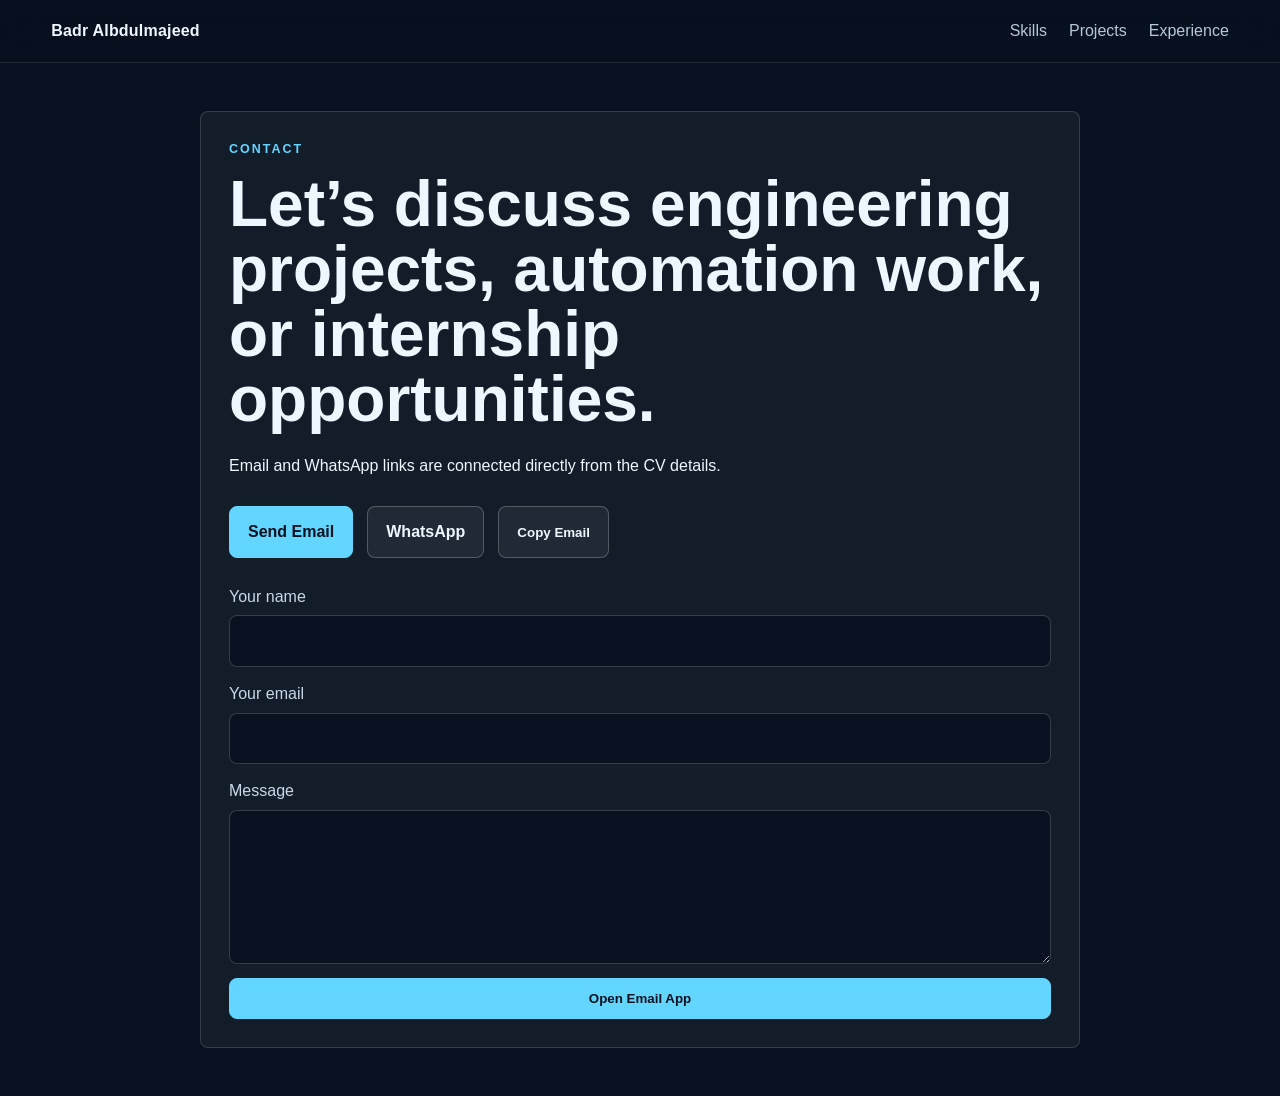
==== commit aafe4ec9: "Update approved portfolio website photos" ====
--- a/contact.html
+++ b/contact.html
@@ -1,80 +1,38 @@
 <!doctype html>
-<html lang="en" data-theme="light">
-  <head>
-    <meta charset="utf-8" />
-    <meta name="viewport" content="width=device-width, initial-scale=1" />
-    <meta name="description" content="Contact Badr Albdulmajeed for electrical, electronic, automation, embedded, power, or AI vision opportunities." />
-    <title>Contact Badr Albdulmajeed | Electrical & Electronic Engineering</title>
-    <link rel="stylesheet" href="styles.css" />
-  </head>
-  <body>
-    <div class="scroll-progress" id="scrollProgress" aria-hidden="true"></div>
-    <div class="background-grid" aria-hidden="true"></div>
-    <div class="ambient ambient-blue" aria-hidden="true"></div>
-    <div class="ambient ambient-copper" aria-hidden="true"></div>
-
-    <header class="site-header" aria-label="Primary navigation">
-      <a class="brand" href="index.html#home" aria-label="Badr Albdulmajeed home">
-        <span class="brand-chip" aria-hidden="true">EE</span>
-        <span>Badr Albdulmajeed</span>
-      </a>
-      <button class="menu-button" id="menuButton" type="button" aria-expanded="false" aria-controls="siteNav">
-        <span></span><span></span><span></span><span class="sr-only">Menu</span>
-      </button>
-      <nav class="site-nav" id="siteNav" aria-label="Page sections">
-        <a href="index.html#about">About</a>
-        <a href="index.html#experience">Experience</a>
-        <a href="index.html#projects">Projects</a>
-        <a href="index.html#skills">Skills</a>
-        <a href="contact.html">Contact</a>
-        <a class="nav-cv" href="assets/Badr_Albdulmajeed_CV.pdf" download>Download CV</a>
-        <button class="theme-toggle" id="themeToggle" type="button" aria-label="Toggle dark mode"><span class="theme-icon" aria-hidden="true">◐</span></button>
-      </nav>
-    </header>
-
-    <main>
-      <section class="section contact-section" style="min-height: calc(100vh - 72px); padding-top: 130px;">
-        <div class="contact-panel reveal visible">
-          <div class="contact-info">
-            <p class="section-kicker">Contact</p>
-            <h1 style="font-size: clamp(38px, 6vw, 64px);">Let’s discuss engineering work.</h1>
-            <p>
-              I am open to electrical and electronic engineering roles, automation work, embedded systems, power engineering,
-              machine vision, and project collaboration.
-            </p>
-            <div class="contact-links">
-              <a href="mailto:BadrBassam567@gmail.com">BadrBassam567@gmail.com</a>
-              <a href="https://wa.me/60182352610" target="_blank" rel="noreferrer">WhatsApp: +60 18-235 2610</a>
-              <a href="https://www.linkedin.com/in/badr-albdulmajeed-b45437155/" target="_blank" rel="noreferrer">LinkedIn Profile</a>
-              <a href="assets/Badr_Albdulmajeed_CV.pdf" download>Download CV PDF</a>
-              <a href="assets/Badr_Albdulmajeed_CV.docx" download>Download CV DOCX</a>
-            </div>
-          </div>
-          <form class="contact-form" id="contactForm">
-            <label>
-              Name
-              <input id="senderName" type="text" autocomplete="name" required />
-            </label>
-            <label>
-              Email
-              <input id="senderEmail" type="email" autocomplete="email" required />
-            </label>
-            <label>
-              Message
-              <textarea id="senderMessage" rows="6" required></textarea>
-            </label>
-            <button class="button primary" type="submit">Send Message</button>
-            <button class="button secondary" type="button" id="copyEmail">Copy Email</button>
-          </form>
-        </div>
-      </section>
-    </main>
-
-    <footer class="site-footer">
-      <p>© 2026 Badr Albdulmajeed. Electrical & Electronic Engineering Portfolio.</p>
-      <a href="index.html#home">Back to home</a>
-    </footer>
-
-    <script src="script.js"></script>
-  </body>
+<html lang="en">
+<head>
+  <meta charset="utf-8" />
+  <meta name="viewport" content="width=device-width, initial-scale=1" />
+  <title>Contact | Badr Albdulmajeed</title>
+  <link rel="stylesheet" href="styles.css" />
+</head>
+<body>
+  <header class="site-header">
+    <a class="brand" href="index.html">Badr Albdulmajeed</a>
+    <nav class="nav open">
+      <a href="index.html#skills">Skills</a>
+      <a href="index.html#projects">Projects</a>
+      <a href="index.html#experience">Experience</a>
+    </nav>
+  </header>
+  <main class="contact-page">
+    <section class="contact-card">
+      <p class="eyebrow">Contact</p>
+      <h1>Let’s discuss engineering projects, automation work, or internship opportunities.</h1>
+      <p>Email and WhatsApp links are connected directly from the CV details.</p>
+      <div class="contact-actions">
+        <a class="button primary" href="mailto:BadrBassam567@gmail.com?subject=Portfolio%20Contact%20-%20Badr">Send Email</a>
+        <a class="button" href="https://wa.me/60182352610">WhatsApp</a>
+        <button class="button" data-copy="BadrBassam567@gmail.com">Copy Email</button>
+      </div>
+      <form action="mailto:BadrBassam567@gmail.com" method="post" enctype="text/plain">
+        <label>Your name<input name="name" required /></label>
+        <label>Your email<input name="email" type="email" required /></label>
+        <label>Message<textarea name="message" rows="5" required></textarea></label>
+        <button class="button primary" type="submit">Open Email App</button>
+      </form>
+    </section>
+  </main>
+  <script src="script.js"></script>
+</body>
 </html>
--- a/styles.css
+++ b/styles.css
@@ -1,36 +1,3 @@
-:root {
-  --bg: #f8fafc;
-  --surface: #ffffff;
-  --surface-2: #eef4fb;
-  --text: #0f172a;
-  --muted: #64748b;
-  --line: #dbe4ee;
-  --primary: #2563eb;
-  --primary-strong: #1d4ed8;
-  --copper: #b76e21;
-  --success: #0f766e;
-  --danger: #b91c1c;
-  --shadow: 0 22px 60px rgba(15, 23, 42, 0.1);
-  --shadow-soft: 0 14px 38px rgba(15, 23, 42, 0.07);
-  --radius: 14px;
-}
-
-[data-theme="dark"] {
-  --bg: #020617;
-  --surface: #0f172a;
-  --surface-2: #111c32;
-  --text: #e5edf7;
-  --muted: #9fb0c4;
-  --line: #243247;
-  --primary: #60a5fa;
-  --primary-strong: #3b82f6;
-  --copper: #f0a64a;
-  --success: #5eead4;
-  --danger: #fca5a5;
-  --shadow: 0 22px 60px rgba(0, 0, 0, 0.28);
-  --shadow-soft: 0 14px 38px rgba(0, 0, 0, 0.22);
-}
-
 * {
   box-sizing: border-box;
 }
@@ -41,71 +8,10 @@
 
 body {
   margin: 0;
-  min-height: 100vh;
-  background: var(--bg);
-  color: var(--text);
-  font-family: Inter, ui-sans-serif, system-ui, -apple-system, BlinkMacSystemFont, "Segoe UI", Arial, sans-serif;
-  font-size: 16px;
-  line-height: 1.65;
-  overflow-x: hidden;
-}
-
-body.menu-open {
-  overflow: hidden;
-}
-
-.background-grid {
-  position: fixed;
-  inset: 0;
-  z-index: -3;
-  pointer-events: none;
-  background-image:
-    linear-gradient(to right, color-mix(in srgb, var(--muted) 12%, transparent) 1px, transparent 1px),
-    linear-gradient(to bottom, color-mix(in srgb, var(--muted) 12%, transparent) 1px, transparent 1px),
-    radial-gradient(circle at 22% 18%, color-mix(in srgb, var(--primary) 12%, transparent), transparent 34%),
-    radial-gradient(circle at 82% 78%, color-mix(in srgb, var(--copper) 10%, transparent), transparent 30%);
-  background-size: 42px 42px, 42px 42px, auto, auto;
-}
-
-.ambient {
-  position: fixed;
-  z-index: -2;
-  width: 34vw;
-  height: 34vw;
-  border-radius: 999px;
-  filter: blur(100px);
-  opacity: 0.42;
-  pointer-events: none;
-  animation: ambientPulse 8s ease-in-out infinite;
-}
-
-.ambient-blue {
-  top: -14vw;
-  left: -10vw;
-  background: color-mix(in srgb, var(--primary) 45%, transparent);
-}
-
-.ambient-copper {
-  right: -14vw;
-  bottom: -14vw;
-  background: color-mix(in srgb, var(--copper) 38%, transparent);
-  animation-delay: 3s;
-}
-
-.scroll-progress {
-  position: fixed;
-  top: 0;
-  left: 0;
-  z-index: 100;
-  width: 0%;
-  height: 3px;
-  background: linear-gradient(90deg, var(--primary), var(--copper));
-}
-
-img,
-svg {
-  display: block;
-  max-width: 100%;
+  font-family: Inter, Segoe UI, Arial, sans-serif;
+  background: #07111f;
+  color: #eef6ff;
+  line-height: 1.6;
 }
 
 a {
@@ -113,1627 +19,395 @@
   text-decoration: none;
 }
 
-button,
+.site-header {
+  position: sticky;
+  top: 0;
+  z-index: 10;
+  display: flex;
+  align-items: center;
+  justify-content: space-between;
+  padding: 18px clamp(20px, 4vw, 64px);
+  background: rgba(7, 17, 31, .82);
+  backdrop-filter: blur(18px);
+  border-bottom: 1px solid rgba(255, 255, 255, .1);
+}
+
+.brand {
+  font-weight: 800;
+  letter-spacing: .2px;
+}
+
+.nav {
+  display: flex;
+  gap: 22px;
+  color: #b8c7d9;
+}
+
+.nav a:hover {
+  color: #62d6ff;
+}
+
+.menu-button {
+  display: none;
+}
+
+.hero {
+  min-height: calc(100vh - 72px);
+  display: grid;
+  grid-template-columns: 1.15fr .85fr;
+  gap: 44px;
+  align-items: center;
+  padding: 70px clamp(20px, 6vw, 88px);
+  background:
+    radial-gradient(circle at 20% 10%, rgba(47, 181, 255, .22), transparent 28%),
+    linear-gradient(135deg, #07111f, #0b2545 58%, #062a31);
+}
+
+.eyebrow {
+  text-transform: uppercase;
+  letter-spacing: .16em;
+  color: #62d6ff;
+  font-size: .78rem;
+  font-weight: 800;
+  margin: 0 0 12px;
+}
+
+.hero h1,
+.contact-card h1 {
+  font-size: clamp(2rem, 5vw, 4.8rem);
+  line-height: 1.02;
+  margin: 0 0 20px;
+  max-width: 980px;
+}
+
+.lead {
+  font-size: 1.08rem;
+  max-width: 720px;
+  color: #d0deec;
+}
+
+.actions,
+.contact-actions {
+  display: flex;
+  flex-wrap: wrap;
+  gap: 14px;
+  margin-top: 28px;
+}
+
+.button {
+  border: 1px solid rgba(255, 255, 255, .22);
+  border-radius: 8px;
+  padding: 12px 18px;
+  background: rgba(255, 255, 255, .06);
+  color: #eef6ff;
+  font-weight: 800;
+  cursor: pointer;
+}
+
+.button.primary {
+  background: #62d6ff;
+  color: #07111f;
+  border-color: #62d6ff;
+}
+
+.hero-panel {
+  position: relative;
+  justify-self: center;
+}
+
+.hero-panel img {
+  width: min(330px, 72vw);
+  aspect-ratio: 3 / 4;
+  object-fit: cover;
+  border-radius: 8px;
+  border: 1px solid rgba(255, 255, 255, .24);
+  box-shadow: 0 30px 80px rgba(0, 0, 0, .45);
+}
+
+.status-card {
+  position: absolute;
+  left: -38px;
+  bottom: 28px;
+  width: 240px;
+  padding: 16px;
+  border-radius: 8px;
+  background: #eef6ff;
+  color: #0b2545;
+  box-shadow: 0 18px 40px rgba(0, 0, 0, .35);
+}
+
+.status-card span {
+  font-size: .76rem;
+  text-transform: uppercase;
+  color: #52657a;
+  font-weight: 800;
+}
+
+.metrics {
+  display: grid;
+  grid-template-columns: repeat(4, 1fr);
+  gap: 1px;
+  background: rgba(255, 255, 255, .1);
+  padding: 1px;
+}
+
+.metrics div {
+  background: #0b1728;
+  padding: 24px clamp(18px, 3vw, 40px);
+}
+
+.metrics strong {
+  display: block;
+  font-size: 1.35rem;
+  color: #62d6ff;
+}
+
+.metrics span {
+  color: #bdcbe0;
+}
+
+.section {
+  padding: 72px clamp(20px, 6vw, 88px);
+}
+
+.section-title {
+  max-width: 760px;
+  margin-bottom: 28px;
+}
+
+.section h2 {
+  font-size: clamp(1.8rem, 3vw, 3rem);
+  line-height: 1.1;
+  margin: 0;
+  color: #fff;
+}
+
+.skill-grid {
+  display: grid;
+  grid-template-columns: repeat(4, 1fr);
+  gap: 16px;
+}
+
+.skill-grid article {
+  padding: 22px;
+  border: 1px solid rgba(255, 255, 255, .13);
+  border-radius: 8px;
+  background: rgba(255, 255, 255, .05);
+}
+
+h3 {
+  margin: 0 0 10px;
+  color: #fff;
+}
+
+.skill-grid p,
+.project-list p,
+.timeline p {
+  color: #c9d7e8;
+}
+
+.project-list {
+  display: grid;
+  grid-template-columns: repeat(2, minmax(0, 1fr));
+  gap: 16px;
+}
+
+.project-card {
+  border: 1px solid rgba(255, 255, 255, .14);
+  border-radius: 8px;
+  background: rgba(255, 255, 255, .05);
+  box-shadow: 0 22px 60px rgba(0, 0, 0, .18);
+  transition: transform .22s ease, border-color .22s ease, background .22s ease;
+}
+
+.project-card:hover {
+  transform: translateY(-4px);
+  border-color: rgba(98, 214, 255, .52);
+  background: rgba(255, 255, 255, .075);
+}
+
+.project-card span {
+  color: #62d6ff;
+  font-weight: 900;
+}
+
+.project-card.visual {
+  display: grid;
+  grid-template-columns: 56px minmax(220px, .8fr) 1fr;
+  gap: 18px;
+  align-items: center;
+  padding: 18px;
+}
+
+.project-card.visual img {
+  width: 100%;
+  aspect-ratio: 16 / 10;
+  object-fit: cover;
+  border-radius: 6px;
+  border: 1px solid rgba(255, 255, 255, .14);
+  background: #07111f;
+}
+
+.project-card.text-only {
+  display: grid;
+  grid-template-columns: 56px 1fr;
+  gap: 16px;
+  align-items: start;
+  padding: 22px;
+}
+
+.project-card.text-only h3,
+.project-card.text-only p {
+  grid-column: 2;
+}
+
+.project-card.text-only p {
+  margin: 0;
+}
+
+.split {
+  display: grid;
+  grid-template-columns: .8fr 1.2fr;
+  gap: 36px;
+}
+
+.timeline article,
+.contact-card {
+  border: 1px solid rgba(255, 255, 255, .14);
+  border-radius: 8px;
+  background: rgba(255, 255, 255, .05);
+  padding: 28px;
+}
+
+.muted {
+  color: #8da4bc !important;
+}
+
+.contact-page {
+  min-height: calc(100vh - 74px);
+  display: grid;
+  place-items: center;
+  padding: 48px 20px;
+}
+
+.contact-card {
+  width: min(880px, 100%);
+}
+
+form {
+  display: grid;
+  gap: 14px;
+  margin-top: 26px;
+}
+
+label {
+  display: grid;
+  gap: 6px;
+  color: #c9d7e8;
+}
+
 input,
 textarea {
+  width: 100%;
+  border: 1px solid rgba(255, 255, 255, .18);
+  border-radius: 8px;
+  background: #07111f;
+  color: #eef6ff;
+  padding: 12px;
   font: inherit;
 }
 
-h1,
-h2,
-h3,
-p {
-  margin-top: 0;
-}
-
-h1 {
-  margin-bottom: 22px;
-  font-size: clamp(42px, 6.6vw, 76px);
-  line-height: 0.98;
-  letter-spacing: -0.06em;
-}
-
-h2 {
-  margin-bottom: 14px;
-  font-size: clamp(28px, 3.7vw, 44px);
-  line-height: 1.12;
-  letter-spacing: -0.035em;
-}
-
-h3 {
-  font-size: 20px;
-  line-height: 1.25;
-}
-
-p {
-  color: var(--muted);
-}
-
-.sr-only {
-  position: absolute;
-  width: 1px;
-  height: 1px;
-  padding: 0;
-  margin: -1px;
-  overflow: hidden;
-  clip: rect(0, 0, 0, 0);
-  white-space: nowrap;
-  border: 0;
-}
-
-.site-header {
-  position: fixed;
-  top: 0;
-  left: 0;
-  right: 0;
-  z-index: 50;
+footer {
   display: flex;
   justify-content: space-between;
-  align-items: center;
-  gap: 24px;
-  min-height: 72px;
-  padding: 0 clamp(18px, 5vw, 72px);
-  background: color-mix(in srgb, var(--surface) 88%, transparent);
-  border-bottom: 1px solid var(--line);
-  backdrop-filter: blur(18px);
-}
-
-.brand {
-  display: inline-flex;
-  align-items: center;
-  gap: 10px;
-  font-weight: 800;
-  letter-spacing: -0.02em;
-}
-
-.brand-chip {
-  display: grid;
-  place-items: center;
-  width: 38px;
-  height: 38px;
-  color: #ffffff;
-  background: linear-gradient(135deg, var(--primary-strong), var(--primary));
-  border: 1px solid color-mix(in srgb, #ffffff 30%, transparent);
-  border-radius: 10px;
-  font-size: 13px;
-  box-shadow: 0 14px 30px color-mix(in srgb, var(--primary) 24%, transparent);
-}
-
-.site-nav {
+  gap: 16px;
+  padding: 28px clamp(20px, 6vw, 88px);
+  border-top: 1px solid rgba(255, 255, 255, .1);
+  color: #aebed1;
+}
+
+footer div {
   display: flex;
-  align-items: center;
-  gap: 20px;
-  color: var(--muted);
-  font-size: 14px;
-  font-weight: 750;
-}
-
-.site-nav a:not(.nav-cv) {
-  padding: 8px 0;
-  transition: color 160ms ease;
-}
-
-.site-nav a:not(.nav-cv):hover,
-.site-nav a.active {
-  color: var(--primary);
-}
-
-.nav-cv {
-  padding: 8px 12px;
-  color: var(--primary);
-  border: 1px solid color-mix(in srgb, var(--primary) 28%, var(--line));
-  border-radius: 10px;
-  background: color-mix(in srgb, var(--primary) 7%, transparent);
-}
-
-.theme-toggle,
-.menu-button {
-  border: 1px solid var(--line);
-  color: var(--text);
-  background: var(--surface);
-  cursor: pointer;
-}
-
-.theme-toggle {
-  display: grid;
-  place-items: center;
-  width: 38px;
-  height: 38px;
-  border-radius: 10px;
-  transition: transform 160ms ease, border-color 160ms ease;
-}
-
-.theme-toggle:hover,
-.menu-button:hover {
-  transform: translateY(-1px);
-  border-color: color-mix(in srgb, var(--primary) 50%, var(--line));
-}
-
-.menu-button {
-  display: none;
-  width: 42px;
-  height: 42px;
-  padding: 10px;
-  border-radius: 10px;
-}
-
-.menu-button span:not(.sr-only) {
-  display: block;
-  height: 2px;
-  margin: 5px 0;
-  background: var(--text);
-  border-radius: 99px;
-}
-
-main {
-  width: min(1160px, calc(100% - 40px));
-  margin: 0 auto;
-}
-
-.hero-section {
-  display: grid;
-  grid-template-columns: minmax(0, 1.05fr) 440px;
-  gap: clamp(34px, 6vw, 78px);
-  align-items: center;
-  min-height: 100vh;
-  padding: 116px 0 70px;
-}
-
-.section-kicker {
-  display: inline-flex;
-  align-items: center;
-  gap: 9px;
-  margin-bottom: 12px;
-  color: var(--primary);
-  font-size: 12px;
-  font-weight: 850;
-  letter-spacing: 0.12em;
-  text-transform: uppercase;
-}
-
-.section-kicker::before {
-  content: "";
-  width: 24px;
-  height: 2px;
-  background: linear-gradient(90deg, var(--primary), var(--copper));
-  border-radius: 999px;
-}
-
-.hero-text {
-  max-width: 760px;
-  margin-bottom: 30px;
-  font-size: 19px;
-}
-
-.hero-actions {
-  display: flex;
-  flex-wrap: wrap;
-  gap: 12px;
-  margin-bottom: 28px;
-}
-
-.button {
-  display: inline-flex;
-  justify-content: center;
-  align-items: center;
-  min-height: 44px;
-  padding: 0 18px;
-  border: 1px solid var(--line);
-  border-radius: 10px;
-  font-weight: 800;
-  cursor: pointer;
-  transition: transform 160ms ease, border-color 160ms ease, background 160ms ease, box-shadow 160ms ease;
-}
-
-.button:hover {
-  transform: translateY(-2px);
-}
-
-.button.primary {
-  color: #ffffff;
-  background: linear-gradient(135deg, var(--primary-strong), var(--primary));
-  border-color: transparent;
-  box-shadow: 0 16px 34px color-mix(in srgb, var(--primary) 24%, transparent);
-}
-
-.button.secondary {
-  color: var(--text);
-  background: color-mix(in srgb, var(--surface) 92%, transparent);
-  border-color: var(--line);
-}
-
-.hero-meta {
-  display: flex;
-  flex-wrap: wrap;
-  gap: 10px;
-}
-
-.hero-meta span,
-.tech-tags span {
-  display: inline-flex;
-  align-items: center;
-  min-height: 30px;
-  padding: 0 10px;
-  color: var(--muted);
-  background: color-mix(in srgb, var(--surface) 76%, transparent);
-  border: 1px solid var(--line);
-  border-radius: 999px;
-  font-size: 13px;
-  font-weight: 750;
-}
-
-.hero-instrument {
-  position: relative;
-  overflow: hidden;
-  min-height: 570px;
-  padding: 24px;
-  background:
-    linear-gradient(145deg, color-mix(in srgb, var(--surface) 92%, transparent), color-mix(in srgb, var(--surface-2) 88%, transparent));
-  border: 1px solid var(--line);
-  border-radius: 28px;
-  box-shadow: var(--shadow);
-}
-
-.hero-instrument::before {
-  content: "";
-  position: absolute;
-  inset: 18px;
-  border: 1px solid color-mix(in srgb, var(--primary) 22%, transparent);
-  border-radius: 22px;
-  pointer-events: none;
-}
-
-.hero-instrument::after {
-  content: "";
-  position: absolute;
-  top: -40%;
-  left: 60%;
-  width: 230px;
-  height: 850px;
-  background: linear-gradient(180deg, transparent, color-mix(in srgb, var(--primary) 14%, transparent), transparent);
-  transform: rotate(28deg);
-  animation: scanLine 7s linear infinite;
-}
-
-.instrument-topline,
-.instrument-title,
-.instrument-grid,
-.signal-line,
-.chip-visual {
-  position: relative;
-  z-index: 2;
-}
-
-.instrument-topline {
-  display: flex;
-  justify-content: space-between;
-  align-items: center;
-  color: var(--muted);
-  font-size: 12px;
-  font-weight: 850;
-  letter-spacing: 0.14em;
-  text-transform: uppercase;
-}
-
-.status-dot {
-  display: inline-block;
-  width: 10px;
-  height: 10px;
-  background: var(--success);
-  border-radius: 50%;
-  box-shadow: 0 0 0 8px color-mix(in srgb, var(--success) 12%, transparent);
-  animation: dotPulse 2s ease-in-out infinite;
-}
-
-.chip-visual {
-  display: grid;
-  place-items: center;
-  width: min(280px, 80%);
-  aspect-ratio: 1;
-  margin: 46px auto 34px;
-  background:
-    linear-gradient(135deg, color-mix(in srgb, var(--primary) 7%, transparent), color-mix(in srgb, var(--surface) 88%, transparent));
-  border: 1px solid color-mix(in srgb, var(--primary) 20%, var(--line));
-  border-radius: 24px;
-  box-shadow: inset 0 0 0 1px color-mix(in srgb, #ffffff 20%, transparent), var(--shadow-soft);
-}
-
-.chip-core {
-  display: grid;
-  place-items: center;
-  width: 118px;
-  height: 118px;
-  color: #ffffff;
-  background: linear-gradient(135deg, var(--primary-strong), var(--success));
-  border-radius: 28px;
-  font-size: 42px;
-  font-weight: 900;
-  letter-spacing: -0.06em;
-  box-shadow: 0 18px 40px color-mix(in srgb, var(--primary) 22%, transparent);
-}
-
-.pin {
-  position: absolute;
-  width: 8px;
-  height: 44px;
-  background: color-mix(in srgb, var(--copper) 72%, var(--line));
-  border-radius: 99px;
-}
-
-.pin-1 { top: 36px; left: 72px; transform: rotate(90deg); }
-.pin-2 { top: 36px; right: 72px; transform: rotate(90deg); }
-.pin-3 { bottom: 36px; left: 72px; transform: rotate(90deg); }
-.pin-4 { bottom: 36px; right: 72px; transform: rotate(90deg); }
-
-.trace {
-  position: absolute;
-  background: color-mix(in srgb, var(--primary) 40%, transparent);
-  border-radius: 99px;
-}
-
-.trace-a { width: 78px; height: 3px; left: -38px; top: 50%; }
-.trace-b { width: 3px; height: 86px; top: -36px; left: 50%; }
-.trace-c { width: 88px; height: 3px; right: -42px; bottom: 28%; }
-
-.instrument-title span,
-.instrument-grid span {
-  display: block;
-  color: var(--muted);
-  font-size: 12px;
-  font-weight: 850;
-  letter-spacing: 0.08em;
-  text-transform: uppercase;
-}
-
-.instrument-title strong {
-  display: block;
-  margin-top: 4px;
-  font-size: 27px;
-  line-height: 1.15;
-  letter-spacing: -0.04em;
-}
-
-.signal-line {
-  margin: 24px 0;
-  padding: 12px;
-  background: color-mix(in srgb, var(--surface) 72%, transparent);
-  border: 1px solid var(--line);
-  border-radius: 14px;
-}
-
-.signal-line svg {
-  width: 100%;
-  height: 74px;
-}
-
-.signal-grid-line {
-  fill: none;
-  stroke: color-mix(in srgb, var(--muted) 20%, transparent);
-  stroke-width: 1;
-  stroke-dasharray: 5 8;
-}
-
-.signal-wave {
-  fill: none;
-  stroke: url(#unused);
-  stroke: var(--primary);
-  stroke-width: 4;
-  stroke-linecap: round;
-  stroke-dasharray: 620;
-  stroke-dashoffset: 620;
-  animation: drawWave 5s ease-in-out infinite;
-}
-
-.instrument-grid {
-  display: grid;
-  gap: 10px;
-}
-
-.instrument-grid div {
-  padding: 14px;
-  background: color-mix(in srgb, var(--surface) 76%, transparent);
-  border: 1px solid var(--line);
-  border-radius: 14px;
-}
-
-.instrument-grid strong {
-  display: block;
-  margin-top: 3px;
-  font-size: 14px;
-}
-
-.metrics-strip {
-  display: grid;
-  grid-template-columns: repeat(3, minmax(0, 1fr));
-  gap: 14px;
-  margin: -34px 0 42px;
-}
-
-.metrics-strip article {
-  padding: 22px;
-  background: color-mix(in srgb, var(--surface) 86%, transparent);
-  border: 1px solid var(--line);
-  border-radius: var(--radius);
-  box-shadow: var(--shadow-soft);
-}
-
-.metrics-strip strong {
-  display: block;
-  color: var(--primary);
-  font-size: 34px;
-  line-height: 1;
-  letter-spacing: -0.04em;
-}
-
-.metrics-strip span {
-  display: block;
-  margin-top: 6px;
-  color: var(--muted);
-  font-weight: 750;
-}
-
-.section {
-  padding: 78px 0;
-  border-top: 1px solid var(--line);
-}
-
-.two-column {
-  display: grid;
-  grid-template-columns: 0.8fr 1.2fr;
-  gap: 54px;
-  align-items: start;
-}
-
-.section-heading {
-  max-width: 760px;
-}
-
-.section-heading.wide {
-  max-width: 860px;
-}
-
-.section-body p:last-child {
-  margin-bottom: 0;
-}
-
-.focus-grid,
-.project-grid,
-.skills-layout,
-.development-grid {
-  display: grid;
   gap: 16px;
 }
 
-.focus-grid {
-  grid-template-columns: repeat(4, minmax(0, 1fr));
-}
-
-.focus-card,
-.project-card,
-.skill-card,
-.development-card,
-.timeline-content,
-.contact-panel {
-  background: color-mix(in srgb, var(--surface) 90%, transparent);
-  border: 1px solid var(--line);
-  box-shadow: var(--shadow-soft);
-}
-
-.focus-card {
-  min-height: 270px;
-  padding: 22px;
-  border-radius: var(--radius);
-  transition: transform 180ms ease, border-color 180ms ease;
-}
-
-.focus-card:hover,
-.project-card:hover,
-.skill-card:hover,
-.development-card:hover {
-  transform: translateY(-5px);
-  border-color: color-mix(in srgb, var(--primary) 55%, var(--line));
-}
-
-.focus-label {
-  display: inline-block;
-  margin-bottom: 42px;
-  color: var(--copper);
-  font-weight: 900;
-}
-
-.timeline {
-  display: grid;
-  gap: 20px;
-  position: relative;
-}
-
-.timeline::before {
-  content: "";
-  position: absolute;
-  left: 190px;
-  top: 0;
-  bottom: 0;
-  width: 1px;
-  background: var(--line);
-}
-
-.timeline-item {
-  display: grid;
-  grid-template-columns: 170px minmax(0, 1fr);
-  gap: 40px;
-  position: relative;
-}
-
-.timeline-item::before {
-  content: "";
-  position: absolute;
-  top: 20px;
-  left: 184px;
-  width: 13px;
-  height: 13px;
-  background: var(--primary);
-  border: 3px solid var(--bg);
-  border-radius: 999px;
-  z-index: 1;
-}
-
-.timeline-date {
-  padding-top: 16px;
-  color: var(--copper);
-  font-size: 14px;
-  font-weight: 850;
-}
-
-.timeline-content {
-  padding: 24px;
-  border-radius: var(--radius);
-}
-
-.timeline-content ul,
-.skill-card ul {
-  margin: 14px 0 0;
-  padding-left: 0;
-  list-style: none;
-}
-
-.timeline-content li,
-.skill-card li {
-  position: relative;
-  margin: 8px 0;
-  padding-left: 22px;
-  color: var(--muted);
-}
-
-.timeline-content li::before,
-.skill-card li::before {
-  content: "";
-  position: absolute;
-  left: 0;
-  top: 0.78em;
-  width: 9px;
-  height: 2px;
-  background: var(--primary);
-}
-
-.filter-row {
-  display: flex;
-  flex-wrap: wrap;
-  gap: 10px;
-  margin: 26px 0 22px;
-}
-
-.filter-button {
-  min-height: 38px;
-  padding: 0 14px;
-  border: 1px solid var(--line);
-  border-radius: 10px;
-  color: var(--muted);
-  background: color-mix(in srgb, var(--surface) 88%, transparent);
-  font-weight: 800;
-  cursor: pointer;
-  transition: transform 160ms ease, background 160ms ease, color 160ms ease, border-color 160ms ease;
-}
-
-.filter-button:hover {
-  transform: translateY(-1px);
-  border-color: color-mix(in srgb, var(--primary) 45%, var(--line));
-}
-
-.filter-button.active {
-  color: #ffffff;
-  background: var(--primary-strong);
-  border-color: var(--primary-strong);
-}
-
-.project-grid {
-  grid-template-columns: repeat(3, minmax(0, 1fr));
-}
-
-.project-card {
-  position: relative;
-  overflow: hidden;
-  display: flex;
-  flex-direction: column;
-  min-height: 438px;
-  padding: 18px;
-  border-radius: var(--radius);
-  transition: opacity 220ms ease, transform 180ms ease, border-color 180ms ease;
-}
-
-.project-card.is-hidden {
-  display: none;
-}
-
-.project-media {
-  position: relative;
-  overflow: hidden;
-  width: 100%;
-  aspect-ratio: 16 / 9;
-  margin: 0 0 18px;
-  border: 1px solid var(--line);
-  border-radius: calc(var(--radius) - 4px);
-  background:
-    linear-gradient(135deg, color-mix(in srgb, var(--primary) 12%, transparent), color-mix(in srgb, var(--copper) 10%, transparent)),
-    var(--surface-strong);
-}
-
-.project-media::after {
-  content: "";
-  position: absolute;
-  inset: 0;
-  background: linear-gradient(180deg, rgba(2, 8, 23, 0.08), rgba(2, 8, 23, 0.22));
-  pointer-events: none;
-}
-
-.project-media img {
-  display: block;
-  width: 100%;
-  height: 100%;
-  object-fit: cover;
-  transition: transform 260ms ease, filter 260ms ease;
-}
-
-.project-card:hover .project-media img {
-  transform: scale(1.035);
-  filter: saturate(1.06) contrast(1.03);
-}
-
-.project-icon {
-  position: absolute;
-  top: 30px;
-  left: 30px;
-  z-index: 2;
-  display: grid;
-  place-items: center;
-  width: 50px;
-  height: 50px;
-  color: #ffffff;
-  background: linear-gradient(135deg, var(--primary-strong), color-mix(in srgb, var(--primary) 75%, var(--success)));
-  border: 1px solid rgba(255, 255, 255, 0.42);
-  border-radius: 14px;
-  box-shadow: 0 14px 30px rgba(2, 8, 23, 0.22);
-  font-size: 12px;
-  font-weight: 900;
-  letter-spacing: 0;
-}
-
-.project-type {
-  color: var(--copper);
-  font-size: 12px;
-  font-weight: 850;
-  letter-spacing: 0.08em;
-  text-transform: uppercase;
-}
-
-.project-card h3 {
-  margin: 8px 0 10px;
-}
-
-.project-card p {
-  margin-bottom: 18px;
-  font-size: 14.5px;
-}
-
-.tech-tags {
-  display: flex;
-  flex-wrap: wrap;
-  gap: 8px;
-  margin-top: auto;
-}
-
-.tech-tags span {
-  min-height: 27px;
-  font-size: 12px;
-}
-
-.skills-layout {
-  grid-template-columns: repeat(2, minmax(0, 1fr));
-}
-
-.skill-card {
-  padding: 24px;
-  border-radius: var(--radius);
-}
-
-.skill-card h3 {
-  margin-bottom: 14px;
-  padding-bottom: 10px;
-  border-bottom: 1px solid var(--line);
-}
-
-.development-grid {
-  grid-template-columns: repeat(3, minmax(0, 1fr));
-}
-
-.development-card {
-  padding: 24px;
-  border-radius: var(--radius);
-}
-
-.contact-panel {
-  display: grid;
-  grid-template-columns: 1fr 0.9fr;
-  gap: 24px;
-  overflow: hidden;
-  padding: clamp(24px, 4vw, 44px);
-  border-radius: 24px;
-}
-
-.contact-info {
-  padding: 8px 0;
-}
-
-.contact-links {
-  display: grid;
-  gap: 10px;
-  margin-top: 24px;
-}
-
-.contact-links a {
-  padding: 12px 14px;
-  color: var(--text);
-  background: color-mix(in srgb, var(--surface-2) 75%, transparent);
-  border: 1px solid var(--line);
-  border-radius: 12px;
-  font-weight: 750;
-  transition: color 160ms ease, border-color 160ms ease, transform 160ms ease;
-}
-
-.contact-links a:hover {
-  color: var(--primary);
-  border-color: color-mix(in srgb, var(--primary) 45%, var(--line));
-  transform: translateX(3px);
-}
-
-.contact-form {
-  display: grid;
-  gap: 14px;
-  padding: 22px;
-  background: color-mix(in srgb, var(--surface-2) 65%, transparent);
-  border: 1px solid var(--line);
-  border-radius: 18px;
-}
-
-.contact-form label {
-  display: grid;
-  gap: 6px;
-  color: var(--muted);
-  font-size: 14px;
-  font-weight: 800;
-}
-
-.contact-form input,
-.contact-form textarea {
-  width: 100%;
-  padding: 12px 13px;
-  border: 1px solid var(--line);
-  border-radius: 10px;
-  color: var(--text);
-  background: var(--surface);
-  outline: none;
-  resize: vertical;
-  transition: border-color 160ms ease, box-shadow 160ms ease;
-}
-
-.contact-form input:focus,
-.contact-form textarea:focus {
-  border-color: var(--primary);
-  box-shadow: 0 0 0 4px color-mix(in srgb, var(--primary) 13%, transparent);
-}
-
-.site-footer {
-  display: flex;
-  justify-content: space-between;
-  gap: 20px;
-  width: min(1160px, calc(100% - 40px));
-  margin: 0 auto;
-  padding: 28px 0 44px;
-  border-top: 1px solid var(--line);
-  color: var(--muted);
-}
-
-.site-footer p {
-  margin: 0;
-}
-
-.site-footer a {
-  color: var(--primary);
-  font-weight: 800;
-}
-
-.reveal {
-  opacity: 0;
-  transform: translateY(22px);
-  transition: opacity 620ms ease, transform 620ms ease;
-}
-
-.reveal.visible {
-  opacity: 1;
-  transform: translateY(0);
-}
-
-@keyframes ambientPulse {
-  0%, 100% { transform: scale(1); opacity: 0.34; }
-  50% { transform: scale(1.1); opacity: 0.5; }
-}
-
-@keyframes scanLine {
-  0% { transform: translateX(-240px) rotate(28deg); opacity: 0; }
-  10% { opacity: 0.55; }
-  55% { opacity: 0.18; }
-  100% { transform: translateX(280px) rotate(28deg); opacity: 0; }
-}
-
-@keyframes dotPulse {
-  0%, 100% { box-shadow: 0 0 0 7px color-mix(in srgb, var(--success) 12%, transparent); }
-  50% { box-shadow: 0 0 0 13px color-mix(in srgb, var(--success) 6%, transparent); }
-}
-
-@keyframes drawWave {
-  0% { stroke-dashoffset: 620; opacity: 0.45; }
-  35%, 70% { stroke-dashoffset: 0; opacity: 1; }
-  100% { stroke-dashoffset: -620; opacity: 0.45; }
-}
-
-
-
-.swot-section {
-  position: relative;
-}
-
-.po-dashboard {
-  display: grid;
-  grid-template-columns: minmax(0, 1.05fr) minmax(300px, 0.95fr);
-  gap: 18px;
-  margin: 28px 0 22px;
-}
-
-.radar-panel,
-.po-score-card,
-.swot-card,
-.action-plan {
-  background: color-mix(in srgb, var(--surface) 90%, transparent);
-  border: 1px solid var(--line);
-  box-shadow: var(--shadow-soft);
-}
-
-.radar-panel {
-  padding: 22px;
-  border-radius: var(--radius);
-}
-
-.radar-heading {
-  display: flex;
-  justify-content: space-between;
-  gap: 18px;
-  align-items: baseline;
-  margin-bottom: 10px;
-}
-
-.radar-heading span,
-.po-score-card span {
-  color: var(--muted);
-  font-size: 12px;
-  font-weight: 850;
-  letter-spacing: 0.08em;
-  text-transform: uppercase;
-}
-
-.radar-heading strong {
-  color: var(--primary);
-  font-size: 13px;
-}
-
-.po-radar {
-  width: min(440px, 100%);
-  margin: 0 auto;
-}
-
-.radar-ring {
-  fill: none;
-  stroke: color-mix(in srgb, var(--muted) 18%, transparent);
-  stroke-width: 1;
-}
-
-.radar-axis {
-  stroke: color-mix(in srgb, var(--muted) 14%, transparent);
-  stroke-width: 1;
-}
-
-.radar-area {
-  fill: color-mix(in srgb, var(--primary) 20%, transparent);
-  stroke: none;
-}
-
-.radar-line {
-  fill: none;
-  stroke: var(--primary);
-  stroke-width: 3;
-  stroke-linejoin: round;
-  stroke-linecap: round;
-  stroke-dasharray: 900;
-  stroke-dashoffset: 900;
-  animation: drawRadar 1.35s ease forwards;
-}
-
-.radar-point {
-  fill: var(--primary);
-  stroke: var(--surface);
-  stroke-width: 2;
-}
-
-.radar-label {
-  fill: var(--muted);
-  font-size: 11px;
-  font-weight: 800;
-}
-
-.radar-scale {
-  fill: color-mix(in srgb, var(--muted) 72%, transparent);
-  font-size: 10px;
-  font-weight: 700;
-}
-
-.po-score-grid {
-  display: grid;
-  gap: 12px;
-}
-
-.po-score-card {
-  padding: 18px;
-  border-radius: var(--radius);
-  border-left: 4px solid var(--primary);
-}
-
-.po-score-card strong,
-.po-score-card small {
-  display: block;
-}
-
-.po-score-card strong {
-  margin: 6px 0;
-  color: var(--text);
-  line-height: 1.35;
-}
-
-.po-score-card small {
-  color: var(--muted);
-  font-weight: 750;
-}
-
-.po-score-card.high { border-left-color: var(--success); }
-.po-score-card.medium { border-left-color: var(--copper); }
-.po-score-card.improve { border-left-color: var(--danger); }
-
-.swot-grid {
-  display: grid;
-  grid-template-columns: repeat(2, minmax(0, 1fr));
-  gap: 16px;
-  margin-top: 20px;
-}
-
-.swot-card {
-  position: relative;
-  overflow: hidden;
-  min-height: 320px;
-  padding: 24px;
-  border-radius: var(--radius);
-  transition: transform 180ms ease, border-color 180ms ease;
-}
-
-.swot-card:hover {
-  transform: translateY(-5px);
-  border-color: color-mix(in srgb, var(--primary) 55%, var(--line));
-}
-
-.swot-card h3,
-.swot-card p {
-  position: relative;
-  z-index: 1;
-}
-
-.swot-card p {
-  font-size: 14.5px;
-}
-
-.swot-letter {
-  position: absolute;
-  right: 18px;
-  bottom: -35px;
-  color: color-mix(in srgb, var(--primary) 10%, transparent);
-  font-size: 142px;
-  font-weight: 950;
-  line-height: 1;
-  z-index: 0;
-}
-
-.swot-card.strength { border-top: 4px solid var(--success); }
-.swot-card.weakness { border-top: 4px solid var(--danger); }
-.swot-card.opportunity { border-top: 4px solid var(--copper); }
-.swot-card.threat { border-top: 4px solid var(--primary); }
-
-.action-plan {
-  display: grid;
-  grid-template-columns: 0.8fr 1.2fr;
-  gap: 24px;
-  margin-top: 18px;
-  padding: 26px;
-  border-radius: 20px;
-  background:
-    linear-gradient(135deg, color-mix(in srgb, var(--primary) 8%, transparent), transparent 45%),
-    color-mix(in srgb, var(--surface) 92%, transparent);
-}
-
-.action-plan h3 {
-  margin-bottom: 0;
-}
-
-.action-steps {
-  display: grid;
-  gap: 10px;
-}
-
-.action-steps div {
-  display: grid;
-  grid-template-columns: 74px minmax(0, 1fr);
-  gap: 12px;
-  padding: 12px;
-  background: color-mix(in srgb, var(--surface-2) 70%, transparent);
-  border: 1px solid var(--line);
-  border-radius: 12px;
-}
-
-.action-steps strong {
-  color: var(--primary);
-}
-
-.action-steps span {
-  color: var(--muted);
-  font-size: 14px;
-}
-
-@keyframes drawRadar {
-  to { stroke-dashoffset: 0; }
-}
-
-@media (prefers-reduced-motion: reduce) {
-  *,
-  *::before,
-  *::after {
-    animation-duration: 1ms !important;
-    transition-duration: 1ms !important;
-    scroll-behavior: auto !important;
-  }
-
-  .reveal {
-    opacity: 1;
-    transform: none;
-  }
-}
-
-@media (max-width: 1060px) {
-  .hero-section,
-  .two-column,
-  .po-dashboard,
-  .action-plan,
-  .contact-panel {
+@media (max-width: 1100px) {
+  .project-list {
     grid-template-columns: 1fr;
   }
 
-  .hero-instrument {
-    min-height: auto;
-  }
-
-  .focus-grid,
-  .project-grid {
-    grid-template-columns: repeat(2, minmax(0, 1fr));
-  }
-}
-
-@media (max-width: 820px) {
-  .site-header {
-    min-height: 66px;
-  }
-
+  .project-card.visual {
+    grid-template-columns: 48px minmax(220px, .72fr) 1fr;
+  }
+}
+
+@media (max-width: 850px) {
   .menu-button {
     display: block;
   }
 
-  .site-nav {
-    position: fixed;
-    top: 66px;
-    right: 18px;
-    left: 18px;
+  .nav {
     display: none;
+    position: absolute;
+    top: 64px;
+    left: 20px;
+    right: 20px;
+    padding: 18px;
+    border-radius: 8px;
+    background: #0b1728;
     flex-direction: column;
-    align-items: stretch;
-    gap: 0;
-    padding: 12px;
-    background: var(--surface);
-    border: 1px solid var(--line);
-    border-radius: 16px;
-    box-shadow: var(--shadow);
-  }
-
-  .site-nav.open {
+  }
+
+  .nav.open {
     display: flex;
   }
 
-  .site-nav a,
-  .site-nav .theme-toggle,
-  .site-nav .nav-cv {
-    width: 100%;
-    justify-content: flex-start;
-    margin: 0;
-    padding: 12px;
-    border-radius: 10px;
-  }
-
-  .theme-toggle {
-    width: 100%;
-  }
-
-  .hero-section {
-    min-height: auto;
-    padding-top: 104px;
-  }
-
-  .metrics-strip,
-  .focus-grid,
-  .project-grid,
-  .skills-layout,
-  .swot-grid,
-  .development-grid {
+  .hero,
+  .split {
     grid-template-columns: 1fr;
   }
 
-  .metrics-strip {
-    margin-top: 0;
-  }
-
-  .timeline::before,
-  .timeline-item::before {
-    display: none;
-  }
-
-  .timeline-item {
+  .metrics,
+  .skill-grid {
+    grid-template-columns: 1fr 1fr;
+  }
+
+  .project-card.visual,
+  .project-card.text-only {
     grid-template-columns: 1fr;
-    gap: 10px;
-  }
-
-  .timeline-date {
-    padding-top: 0;
+  }
+
+  .project-card.text-only h3,
+  .project-card.text-only p {
+    grid-column: auto;
+  }
+
+  .status-card {
+    position: static;
+    margin-top: 14px;
+  }
+
+  .hero-panel {
+    justify-self: start;
   }
 }
 
 @media (max-width: 560px) {
-  main,
-  .site-footer {
-    width: min(100% - 28px, 1160px);
-  }
-
-  h1 {
-    font-size: 40px;
-  }
-
-  .hero-text {
-    font-size: 17px;
-  }
-
-  .section {
-    padding: 58px 0;
-  }
-
-  .chip-visual {
-    width: 100%;
-  }
-
-  .site-footer {
+  .metrics,
+  .skill-grid {
+    grid-template-columns: 1fr;
+  }
+
+  footer {
     flex-direction: column;
   }
-}
-
-
-
-.instrument-fyp-note {
-  position: relative;
-  z-index: 2;
-  margin-top: 14px;
-  padding: 14px;
-  background: linear-gradient(135deg, color-mix(in srgb, var(--primary) 10%, transparent), color-mix(in srgb, var(--copper) 9%, transparent));
-  border: 1px solid color-mix(in srgb, var(--primary) 30%, var(--line));
-  border-radius: 14px;
-}
-
-.instrument-fyp-note span {
-  display: block;
-  color: var(--copper);
-  font-size: 11px;
-  font-weight: 900;
-  letter-spacing: 0.1em;
-  text-transform: uppercase;
-}
-
-.instrument-fyp-note strong {
-  display: block;
-  margin-top: 5px;
-  font-size: 13px;
-  line-height: 1.45;
-}
-
-.fyp-section {
-  border-top: 1px solid color-mix(in srgb, var(--primary) 20%, var(--line));
-}
-
-.fyp-panel {
-  display: grid;
-  grid-template-columns: minmax(0, 1.12fr) minmax(320px, 0.88fr);
-  gap: clamp(24px, 4vw, 44px);
-  align-items: center;
-  padding: clamp(24px, 5vw, 48px);
-  background:
-    linear-gradient(135deg, color-mix(in srgb, var(--surface) 94%, transparent), color-mix(in srgb, var(--surface-2) 88%, transparent)),
-    radial-gradient(circle at 12% 12%, color-mix(in srgb, var(--primary) 16%, transparent), transparent 34%);
-  border: 1px solid color-mix(in srgb, var(--primary) 30%, var(--line));
-  border-radius: 26px;
-  box-shadow: var(--shadow);
-  overflow: hidden;
-}
-
-.fyp-copy h2 {
-  max-width: 760px;
-}
-
-.fyp-stats {
-  display: grid;
-  grid-template-columns: repeat(3, minmax(0, 1fr));
-  gap: 12px;
-  margin: 24px 0 18px;
-}
-
-.fyp-stats article {
-  padding: 16px;
-  background: color-mix(in srgb, var(--surface) 76%, transparent);
-  border: 1px solid var(--line);
-  border-radius: 14px;
-}
-
-.fyp-stats strong {
-  display: block;
-  color: var(--primary);
-  font-size: 27px;
-  line-height: 1;
-  letter-spacing: -0.04em;
-}
-
-.fyp-stats span {
-  display: block;
-  margin-top: 7px;
-  color: var(--muted);
-  font-size: 12px;
-  font-weight: 750;
-  line-height: 1.35;
-}
-
-.fyp-tags {
-  margin-top: 8px;
-}
-
-.fyp-system {
-  position: relative;
-  min-height: 430px;
-  padding: 20px;
-  background:
-    linear-gradient(160deg, color-mix(in srgb, var(--surface) 72%, transparent), color-mix(in srgb, var(--surface-2) 65%, transparent));
-  border: 1px solid var(--line);
-  border-radius: 22px;
-  overflow: hidden;
-}
-
-.fyp-system::before {
-  content: "";
-  position: absolute;
-  inset: 18px;
-  background-image:
-    linear-gradient(to right, color-mix(in srgb, var(--primary) 14%, transparent) 1px, transparent 1px),
-    linear-gradient(to bottom, color-mix(in srgb, var(--primary) 14%, transparent) 1px, transparent 1px);
-  background-size: 34px 34px;
-  border-radius: 18px;
-  opacity: 0.6;
-}
-
-.fyp-node {
-  position: absolute;
-  z-index: 2;
-  display: grid;
-  place-items: center;
-  min-width: 132px;
-  min-height: 52px;
-  padding: 10px 12px;
-  color: var(--text);
-  background: color-mix(in srgb, var(--surface) 92%, transparent);
-  border: 1px solid color-mix(in srgb, var(--primary) 28%, var(--line));
-  border-radius: 14px;
-  box-shadow: var(--shadow-soft);
-  font-size: 13px;
-  font-weight: 850;
-  text-align: center;
-}
-
-.fyp-node.camera { top: 34px; left: 26px; }
-.fyp-node.dataset { top: 118px; right: 28px; }
-.fyp-node.model { bottom: 116px; left: 34px; }
-.fyp-node.output { right: 28px; bottom: 34px; }
-
-.fyp-link {
-  position: absolute;
-  z-index: 1;
-  height: 3px;
-  background: linear-gradient(90deg, var(--primary), var(--copper));
-  border-radius: 99px;
-  transform-origin: left center;
-  opacity: 0.78;
-}
-
-.link-1 { width: 170px; top: 100px; left: 142px; transform: rotate(18deg); }
-.link-2 { width: 180px; top: 214px; left: 112px; transform: rotate(-31deg); }
-.link-3 { width: 176px; right: 102px; bottom: 112px; transform: rotate(18deg); }
-
-.pcb-board {
-  position: absolute;
-  z-index: 1;
-  left: 50%;
-  top: 50%;
-  width: 150px;
-  height: 150px;
-  transform: translate(-50%, -50%);
-  background: linear-gradient(135deg, color-mix(in srgb, var(--success) 26%, transparent), color-mix(in srgb, var(--primary) 12%, transparent));
-  border: 1px solid color-mix(in srgb, var(--success) 36%, var(--line));
-  border-radius: 18px;
-  box-shadow: inset 0 0 0 1px color-mix(in srgb, #ffffff 16%, transparent);
-}
-
-.pcb-board span {
-  position: absolute;
-  width: 18px;
-  height: 18px;
-  background: color-mix(in srgb, var(--copper) 70%, var(--surface));
-  border-radius: 4px;
-}
-
-.pcb-board span:nth-child(1) { left: 18px; top: 22px; }
-.pcb-board span:nth-child(2) { right: 22px; top: 20px; width: 38px; }
-.pcb-board span:nth-child(3) { left: 46px; top: 66px; width: 50px; height: 24px; }
-.pcb-board span:nth-child(4) { right: 20px; bottom: 22px; }
-.pcb-board span:nth-child(5) { left: 20px; bottom: 28px; width: 34px; }
-.pcb-board span:nth-child(6) { right: 58px; bottom: 58px; height: 34px; }
-
-.fyp-project-card {
-  grid-column: span 2;
-  min-height: 438px;
-  background:
-    linear-gradient(135deg, color-mix(in srgb, var(--primary) 10%, var(--surface)), color-mix(in srgb, var(--copper) 8%, var(--surface)));
-  border-color: color-mix(in srgb, var(--primary) 34%, var(--line));
-}
-
-.fyp-project-card .project-icon {
-  background: linear-gradient(135deg, var(--primary-strong), var(--copper));
-}
-
-@media (max-width: 1060px) {
-  .fyp-panel {
-    grid-template-columns: 1fr;
-  }
-
-  .fyp-project-card {
-    grid-column: span 2;
-  }
-}
-
-@media (max-width: 820px) {
-  .fyp-stats {
-    grid-template-columns: 1fr;
-  }
-
-  .fyp-project-card {
-    grid-column: span 1;
-  }
-}
-
-@media (max-width: 560px) {
-  .fyp-system {
-    min-height: 500px;
-  }
-
-  .fyp-node {
-    position: relative;
-    top: auto !important;
-    right: auto !important;
-    bottom: auto !important;
-    left: auto !important;
-    margin: 12px 0;
-  }
-
-  .fyp-link,
-  .pcb-board {
-    display: none;
-  }
-}
-
-.project-tools {
-  display: grid;
-  grid-template-columns: minmax(240px, 1fr) auto auto;
-  gap: 12px;
-  align-items: end;
-  margin: 14px 0 10px;
-}
-.project-search {
-  display: grid;
-  gap: 6px;
-  color: var(--muted);
-  font-size: 13px;
-  font-weight: 800;
-}
-.project-search input {
-  width: 100%;
-  padding: 11px 13px;
-  border: 1px solid var(--line);
-  border-radius: 12px;
-  color: var(--text);
-  background: var(--surface);
-  outline: none;
-  transition: border-color 160ms ease, box-shadow 160ms ease;
-}
-.project-search input:focus {
-  border-color: var(--primary);
-  box-shadow: 0 0 0 4px color-mix(in srgb, var(--primary) 15%, transparent);
-}
-.project-count {
-  align-self: center;
-  padding: 10px 12px;
-  border: 1px solid var(--line);
-  border-radius: 12px;
-  color: var(--muted);
-  background: var(--surface);
-  font-size: 13px;
-  font-weight: 800;
-}
-.button.compact {
-  min-height: 42px;
-  padding-inline: 14px;
-}
-.project-help {
-  margin: 0 0 14px;
-  color: var(--muted);
-  font-size: 14px;
-}
-.project-empty {
-  margin-top: 16px;
-  padding: 18px;
-  border: 1px dashed var(--line);
-  border-radius: var(--radius);
-  color: var(--muted);
-  background: var(--surface);
-  text-align: center;
-  font-weight: 800;
-}
-.project-card {
-  cursor: pointer;
-}
-.project-card:focus-within,
-.project-card.selected,
-.swot-card.selected {
-  border-color: var(--primary);
-  box-shadow: 0 18px 48px color-mix(in srgb, var(--primary) 18%, transparent);
-}
-.modal-backdrop {
-  position: fixed;
-  inset: 0;
-  z-index: 200;
-  display: grid;
-  place-items: center;
-  padding: 20px;
-  background: rgba(2, 6, 23, 0.62);
-  backdrop-filter: blur(10px);
-}
-.modal-backdrop[hidden] {
-  display: none;
-}
-.project-modal {
-  width: min(680px, 100%);
-  max-height: min(82vh, 720px);
-  overflow: auto;
-  position: relative;
-  padding: 28px;
-  border: 1px solid var(--line);
-  border-radius: 22px;
-  background: var(--surface);
-  box-shadow: var(--shadow);
-}
-.modal-close {
-  position: absolute;
-  top: 14px;
-  right: 14px;
-  width: 38px;
-  height: 38px;
-  border: 1px solid var(--line);
-  border-radius: 10px;
-  color: var(--text);
-  background: var(--surface-2);
-  cursor: pointer;
-  font-size: 24px;
-  line-height: 1;
-}
-.swot-inspector {
-  margin-top: 16px;
-  padding: 18px;
-  border: 1px solid var(--line);
-  border-radius: var(--radius);
-  background: var(--surface);
-  box-shadow: var(--shadow-soft);
-}
-.swot-inspector span {
-  display: block;
-  margin-bottom: 4px;
-  color: var(--copper);
-  font-size: 12px;
-  font-weight: 900;
-  text-transform: uppercase;
-  letter-spacing: .08em;
-}
-.swot-inspector strong {
-  display: block;
-  margin-bottom: 6px;
-  font-size: 19px;
-}
-.back-top {
-  position: fixed;
-  right: 18px;
-  bottom: 18px;
-  z-index: 80;
-  width: 44px;
-  height: 44px;
-  border: 1px solid var(--line);
-  border-radius: 999px;
-  color: #fff;
-  background: linear-gradient(135deg, var(--primary), var(--copper));
-  box-shadow: var(--shadow-soft);
-  cursor: pointer;
-  opacity: 0;
-  transform: translateY(12px);
-  pointer-events: none;
-  transition: opacity 160ms ease, transform 160ms ease;
-}
-.back-top.visible {
-  opacity: 1;
-  transform: translateY(0);
-  pointer-events: auto;
-}
-@media (max-width: 720px) {
-  .project-tools {
-    grid-template-columns: 1fr;
-  }
-  .project-count {
-    align-self: stretch;
-  }
-}
+
+  .hero {
+    padding-top: 42px;
+  }
+
+  .hero h1,
+  .contact-card h1 {
+    font-size: 2rem;
+  }
+}
